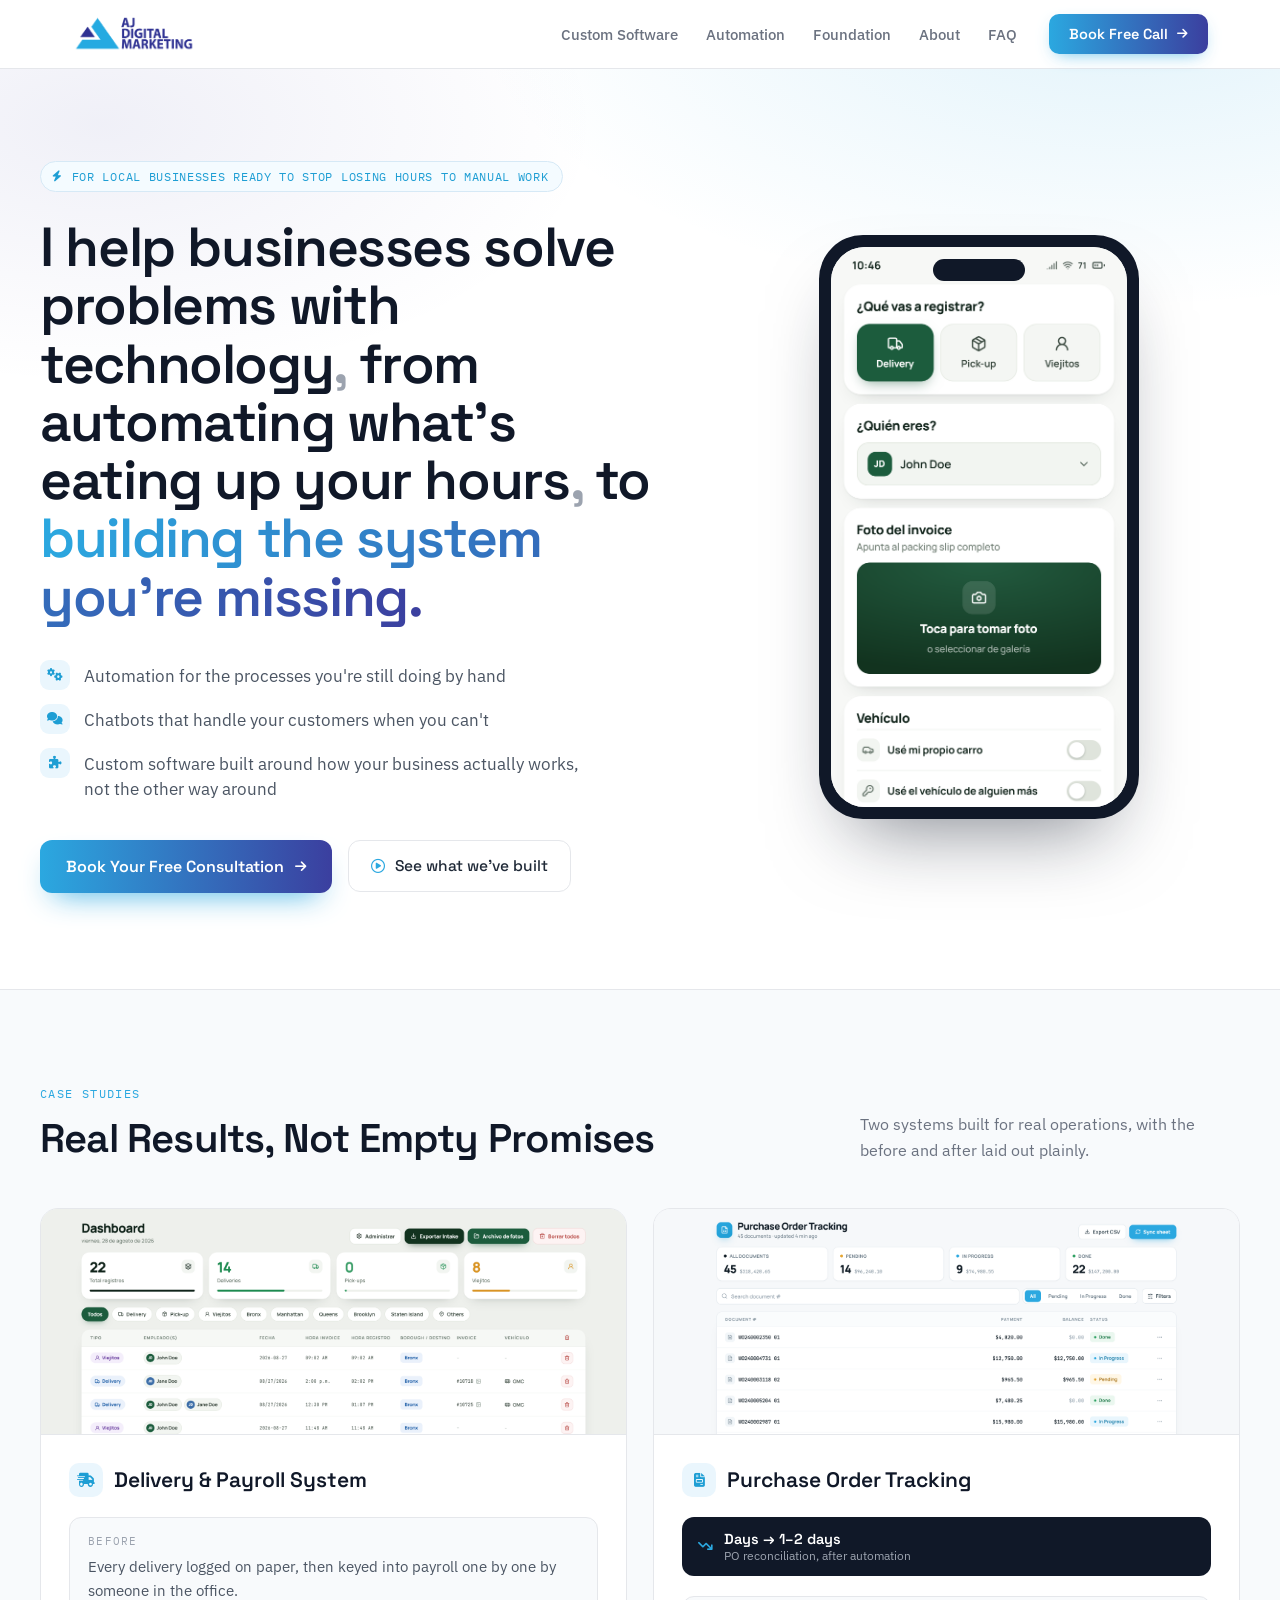
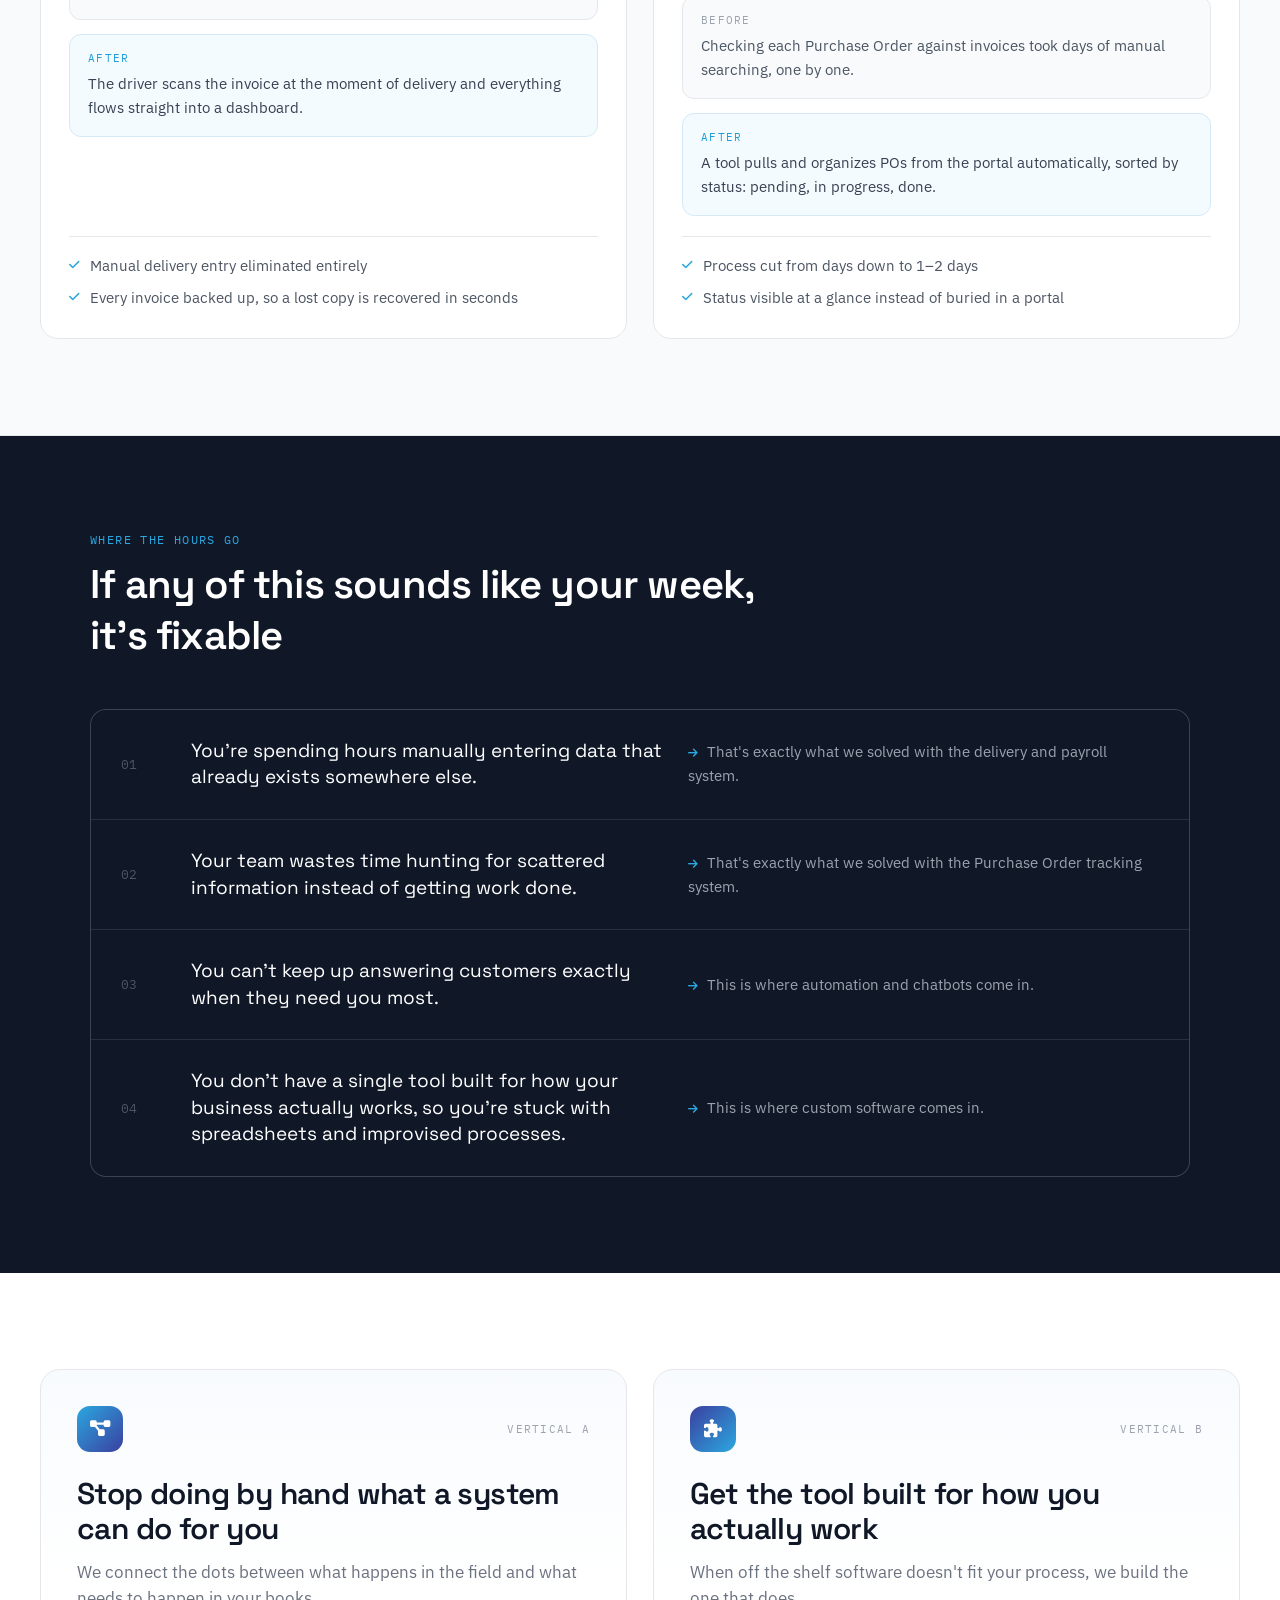
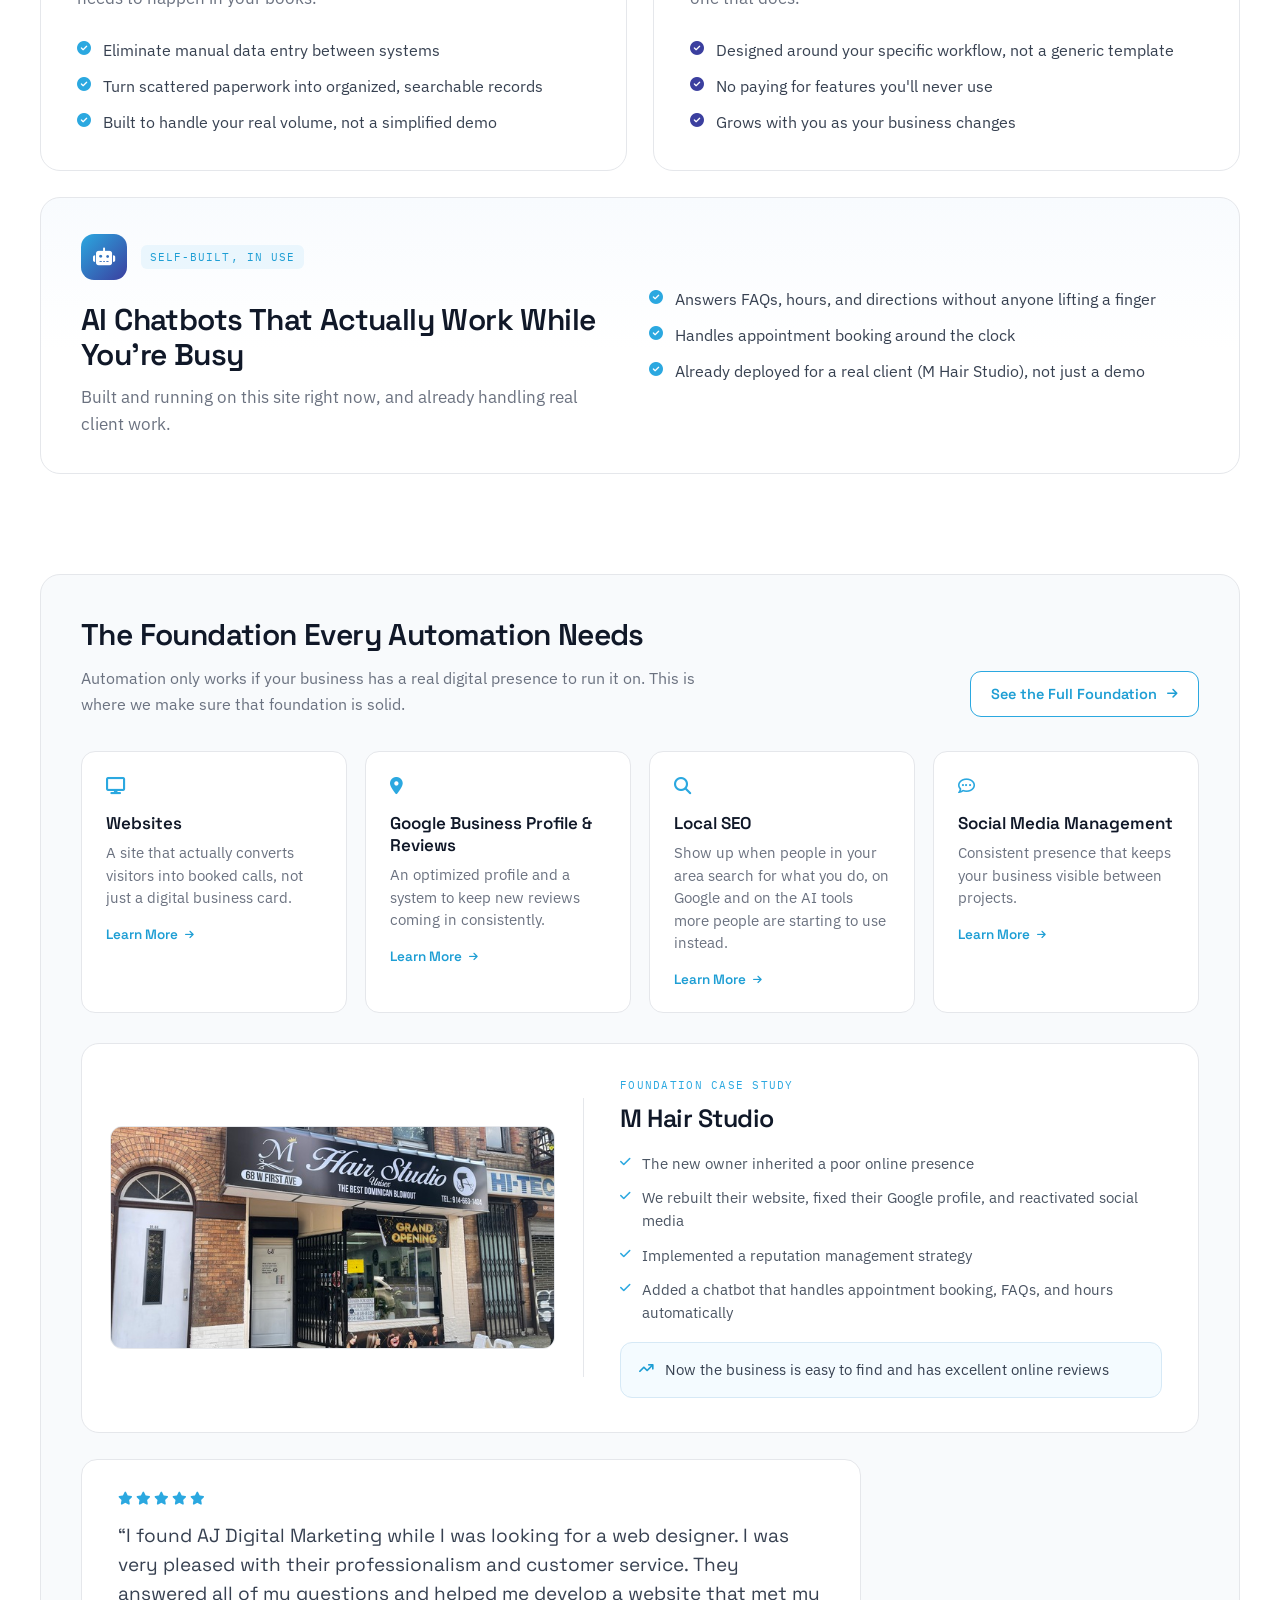
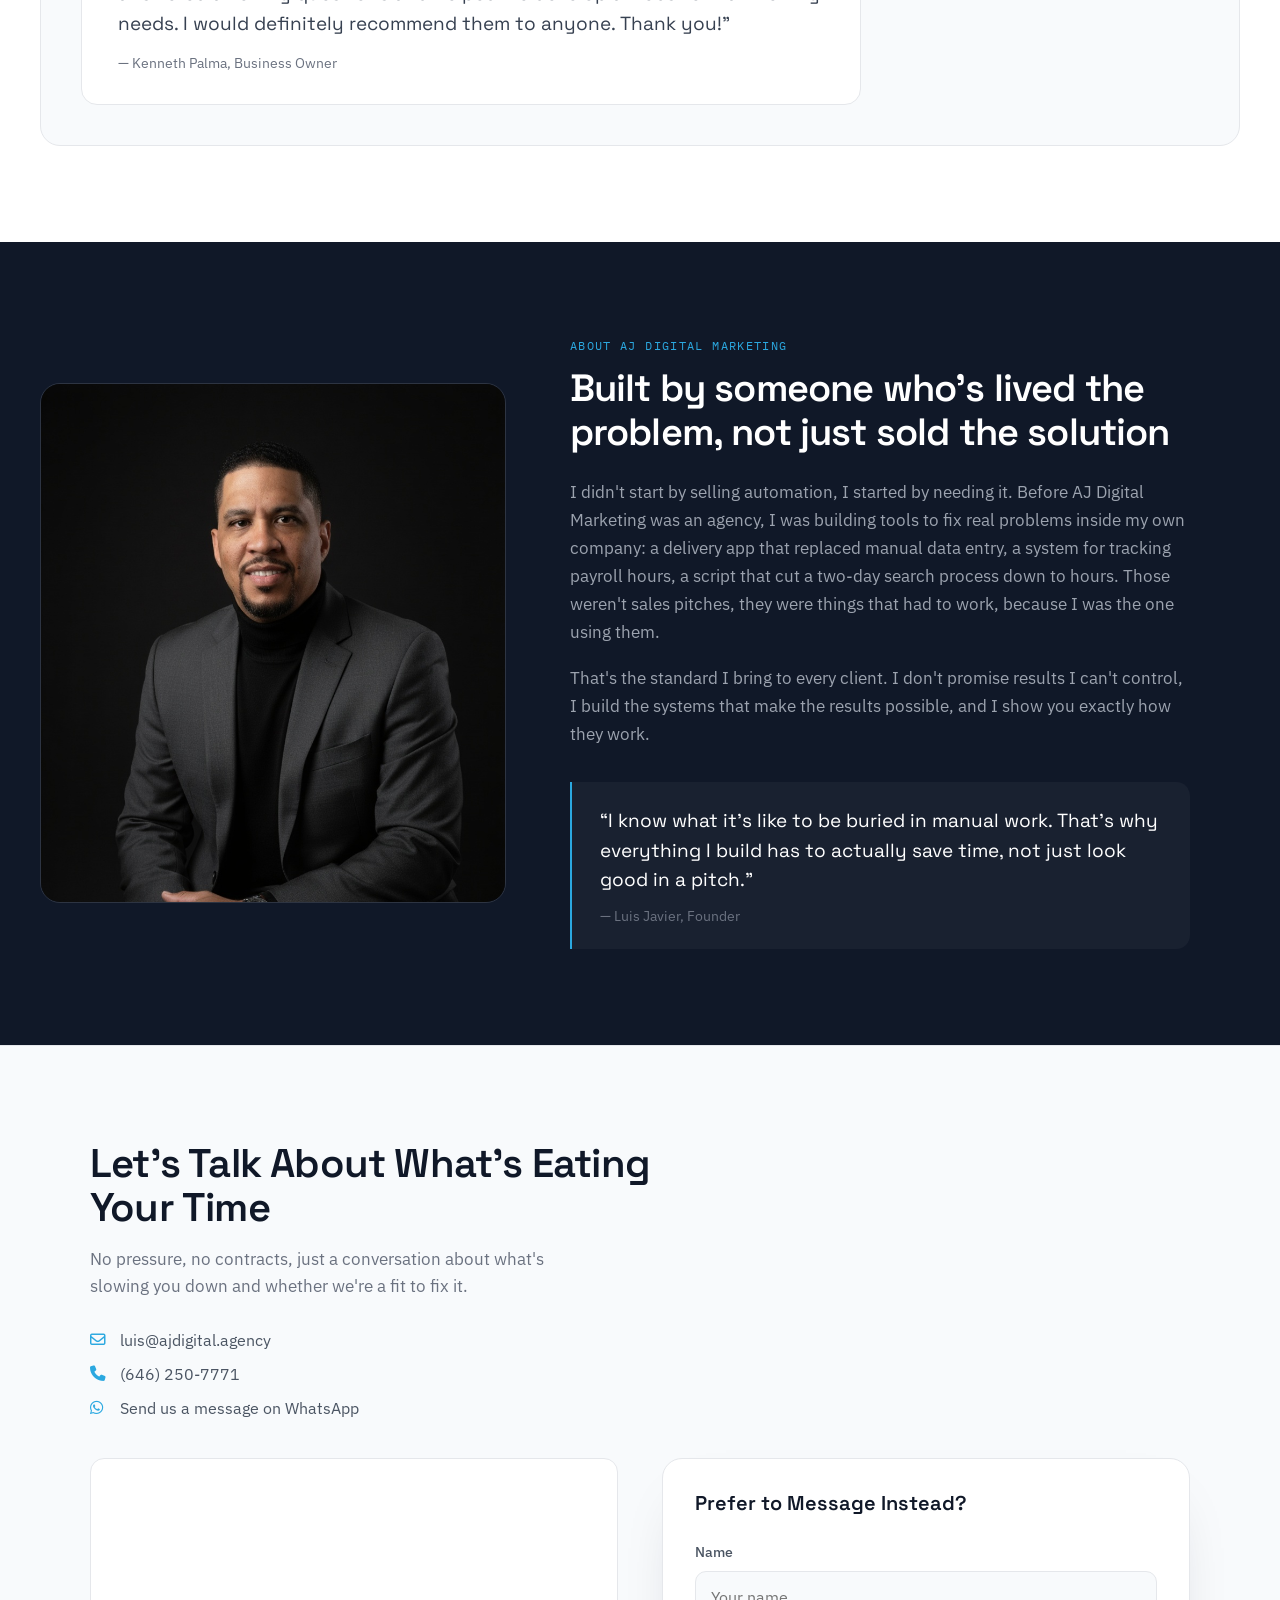
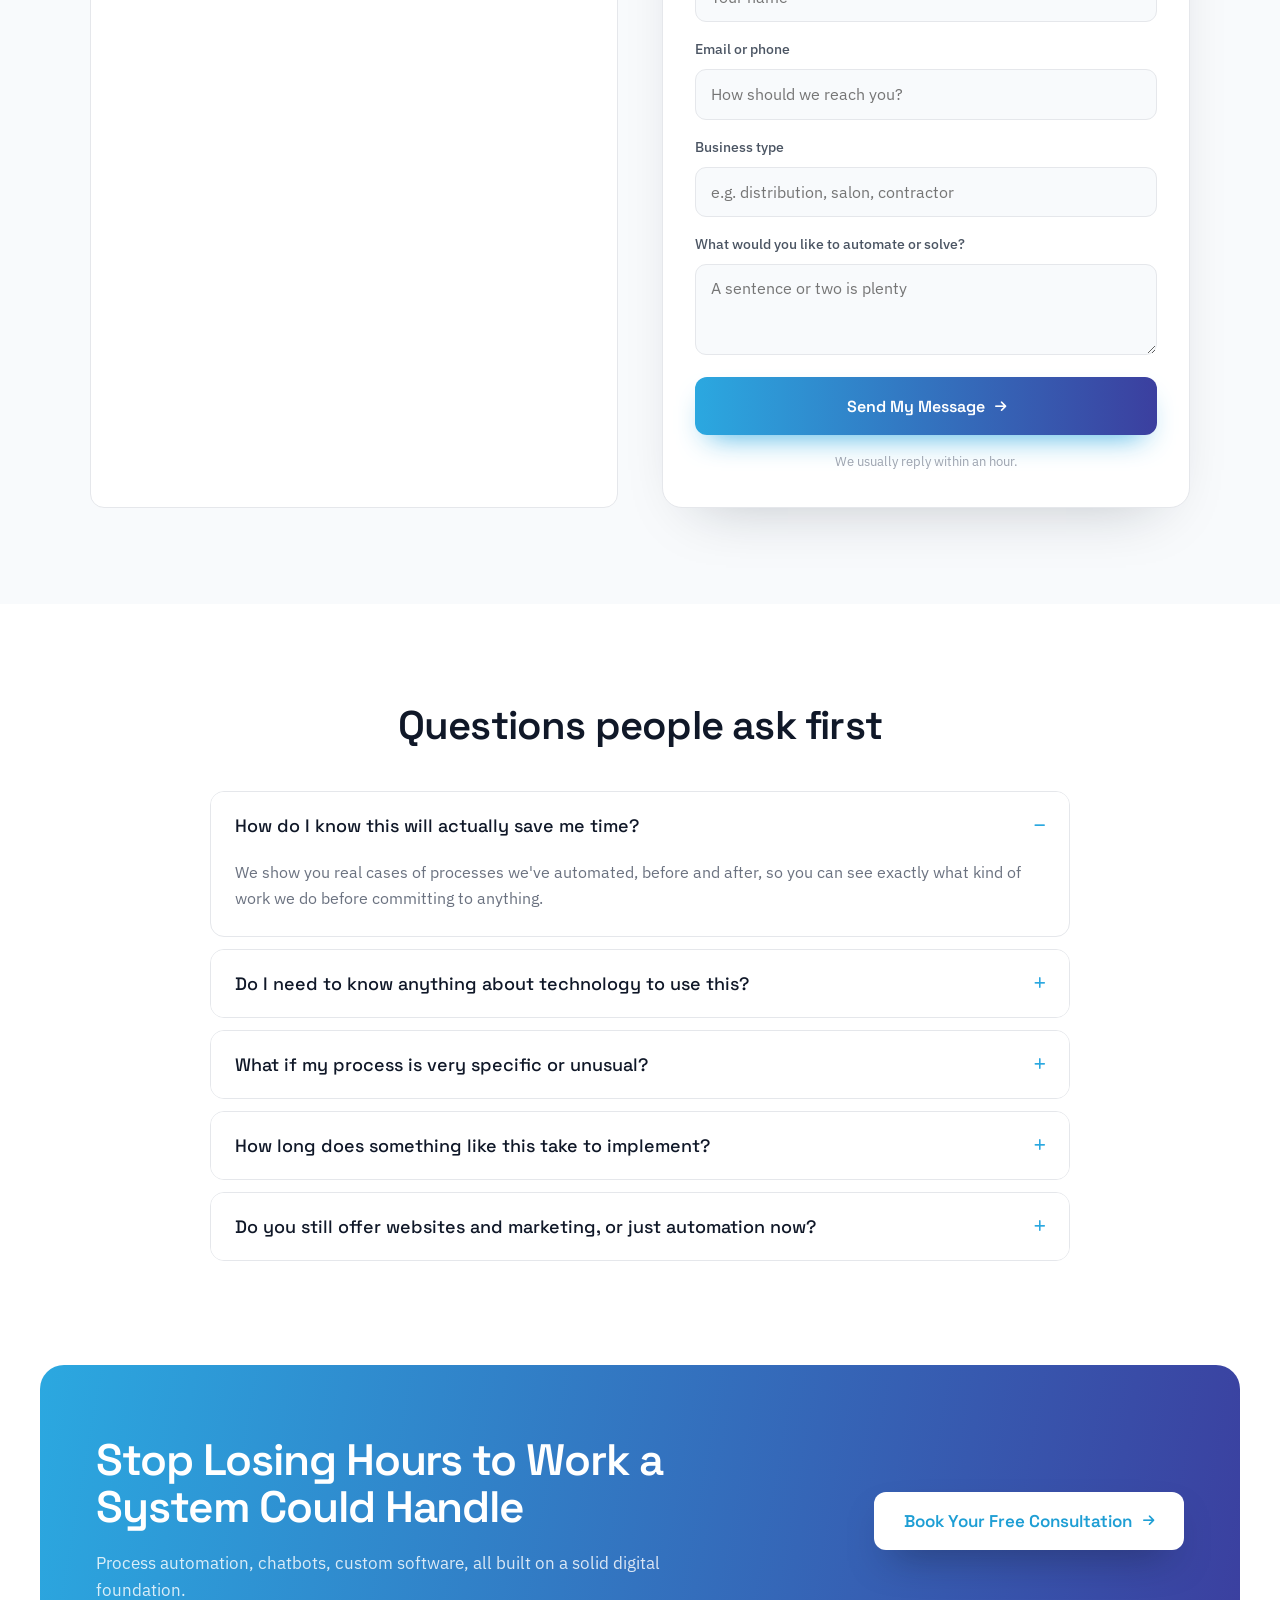
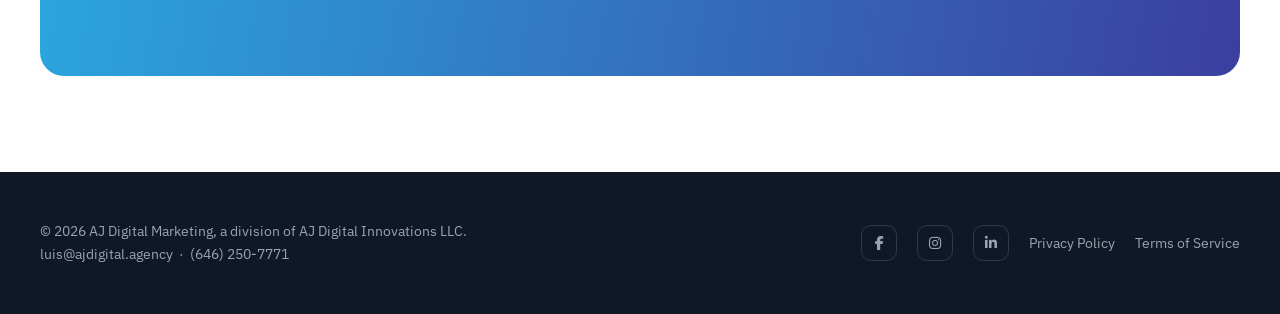
==== project/index.html @ 361bffbc "Replace emoji with Font Awesome icon on mobile booking CTA card The mobile "Book Your Free Call" car" ====
<!DOCTYPE html>
<html lang="en">
<head>
<meta charset="utf-8">
<meta name="viewport" content="width=device-width, initial-scale=1">
<title>AJ Digital Marketing — Automation, Chatbots &amp; Custom Software</title>
<meta name="description" content="Automation, AI chatbots, and custom software for local businesses ready to stop losing hours to manual work.">
<link rel="preconnect" href="https://fonts.googleapis.com" />
<link rel="preconnect" href="https://fonts.gstatic.com" crossorigin="" />
<link href="https://fonts.googleapis.com/css2?family=Space+Grotesk:wght@400;500;600;700&family=IBM+Plex+Sans:wght@400;500;600&family=IBM+Plex+Mono:wght@400;500&display=swap" rel="stylesheet" />
<link href="https://cdnjs.cloudflare.com/ajax/libs/font-awesome/6.5.2/css/all.min.css" rel="stylesheet" />
<link rel="stylesheet" href="styles.css">
<style>
  body { margin: 0; background: #ffffff; }
  * { box-sizing: border-box; }
  html { scroll-behavior: smooth; }
  a { color: #1E9ED4; text-decoration: none; }
  a:hover { color: #3B3F9F; }
  section[id] { scroll-margin-top: 90px; }
  ::selection { background: #2BA8E0; color: #fff; }
</style>
</head>
<body>
<div style="font-family: 'IBM Plex Sans', system-ui, sans-serif; color: #1f2937; background: #ffffff; overflow-x: clip;">

  <header style="position: sticky; top: 0; z-index: 50; background: rgba(255,255,255,0.88); backdrop-filter: blur(14px); border-bottom: 1px solid #e5e7eb;">
    <div style="max-width: 1200px; margin: 0 auto; padding: 14px 32px; display: flex; align-items: center; gap: 32px;">
      <a href="#top" style="display: flex; align-items: center; gap: 10px; flex-shrink: 0;">
        <img src="images/aj-logo.png" alt="AJ Digital Marketing" style="height: 38px; width: auto; display: block;" />
      </a>
      <nav style="display: flex; align-items: center; gap: 28px; margin-left: auto; font-size: 14.5px; font-weight: 500; color: #6b7280;">
        <a href="#results" class="nav-link" style="color: #6b7280;">Custom Software</a>
        <a href="#automation" class="nav-link" style="color: #6b7280;">Automation</a>
        <a href="#foundation" class="nav-link" style="color: #6b7280;">Foundation</a>
        <a href="#about" class="nav-link" style="color: #6b7280;">About</a>
        <a href="#faq" class="nav-link" style="color: #6b7280;">FAQ</a>
      </nav>
      <a href="#book" class="btn-nav-cta" style="flex-shrink: 0; display: inline-flex; align-items: center; gap: 9px; padding: 11px 20px; border-radius: 10px; background: linear-gradient(90deg, #2BA8E0 0%, #3B3F9F 100%); color: #fff; font-family: 'Space Grotesk', sans-serif; font-weight: 600; font-size: 14.5px; box-shadow: 0 6px 18px -8px rgba(43,168,224,0.85); transition: transform .18s ease, box-shadow .18s ease;">
        Book Free Call<i class="fa-solid fa-arrow-right" style="font-size: 12px;"></i>
      </a>
      <button id="mobile-menu-toggle" aria-label="Open menu" aria-expanded="false" style="display: none; background: none; border: none; cursor: pointer; padding: 8px; margin-left: auto;">
        <svg width="24" height="24" viewBox="0 0 24 24" fill="none" stroke="#101828" stroke-width="2" stroke-linecap="round" stroke-linejoin="round">
          <line x1="3" y1="6" x2="21" y2="6"></line>
          <line x1="3" y1="12" x2="21" y2="12"></line>
          <line x1="3" y1="18" x2="21" y2="18"></line>
        </svg>
      </button>
    </div>
  </header>

  <div id="mobile-menu-panel" style="display: none; position: fixed; top: 0; left: 0; right: 0; bottom: 0; z-index: 100; background: #fff; padding: 24px 32px;">
    <div style="display: flex; justify-content: flex-end; margin-bottom: 24px;">
      <button id="mobile-menu-close" aria-label="Close menu" style="background: none; border: none; cursor: pointer; padding: 8px;">
        <svg width="24" height="24" viewBox="0 0 24 24" fill="none" stroke="#101828" stroke-width="2" stroke-linecap="round" stroke-linejoin="round">
          <line x1="18" y1="6" x2="6" y2="18"></line>
          <line x1="6" y1="6" x2="18" y2="18"></line>
        </svg>
      </button>
    </div>
    <nav style="display: flex; flex-direction: column; gap: 28px; font-size: 20px; font-weight: 600; color: #101828;">
      <a href="#results" style="color: #101828;">Custom Software</a>
      <a href="#automation" style="color: #101828;">Automation</a>
      <a href="#foundation" style="color: #101828;">Foundation</a>
      <a href="#about" style="color: #101828;">About</a>
      <a href="#faq" style="color: #101828;">FAQ</a>
      <a href="#book" style="margin-top: 12px; background: linear-gradient(135deg, #2BA8E0, #3B3F9F); color: #fff; padding: 14px 20px; border-radius: 10px; text-align: center;">Book Free Call</a>
    </nav>
  </div>

  <section id="top" style="position: relative; padding: 92px 32px 96px; background: radial-gradient(1100px 520px at 88% -8%, rgba(43,168,224,0.14), transparent 60%), radial-gradient(800px 420px at 8% 6%, rgba(59,63,159,0.08), transparent 62%), #ffffff;">
    <div class="grid-2col" style="max-width: 1200px; margin: 0 auto; display: grid; grid-template-columns: 1.08fr 0.92fr; gap: 64px; align-items: center;">
      <div>
        <div style="display: inline-flex; align-items: center; gap: 9px; padding: 7px 14px 7px 11px; border: 1px solid #d6e9f6; background: #f4fbff; border-radius: 999px; font-family: 'IBM Plex Mono', monospace; font-size: 11.5px; letter-spacing: 0.06em; text-transform: uppercase; color: #1E9ED4;">
          <i class="fa-solid fa-bolt" style="font-size: 11px;"></i>For local businesses ready to stop losing hours to manual work
        </div>
        <h1 style="font-family: 'Space Grotesk', sans-serif; font-weight: 600; font-size: 55px; line-height: 1.06; letter-spacing: -0.025em; margin: 26px 0 0; color: #101828; text-wrap: pretty;">
          I help businesses solve problems with technology<span style="color: #9ca3af;">,</span> from automating what's eating up your hours<span style="color: #9ca3af;">,</span> to <span style="background: linear-gradient(90deg, #2BA8E0 0%, #3B3F9F 100%); -webkit-background-clip: text; background-clip: text; -webkit-text-fill-color: transparent;">building the system you're missing.</span>
        </h1>
        <div style="display: flex; flex-direction: column; gap: 14px; margin: 34px 0 0; max-width: 560px;">
          <div style="display: flex; gap: 14px; align-items: flex-start;">
            <span style="flex-shrink: 0; width: 30px; height: 30px; border-radius: 9px; background: #eaf6fd; color: #1E9ED4; display: grid; place-items: center; font-size: 12.5px;"><i class="fa-solid fa-gears"></i></span>
            <p style="margin: 4px 0 0; font-size: 16.5px; line-height: 1.5; color: #4b5563;">Automation for the processes you're still doing by hand</p>
          </div>
          <div style="display: flex; gap: 14px; align-items: flex-start;">
            <span style="flex-shrink: 0; width: 30px; height: 30px; border-radius: 9px; background: #eaf6fd; color: #1E9ED4; display: grid; place-items: center; font-size: 12.5px;"><i class="fa-solid fa-comments"></i></span>
            <p style="margin: 4px 0 0; font-size: 16.5px; line-height: 1.5; color: #4b5563;">Chatbots that handle your customers when you can't</p>
          </div>
          <div style="display: flex; gap: 14px; align-items: flex-start;">
            <span style="flex-shrink: 0; width: 30px; height: 30px; border-radius: 9px; background: #eaf6fd; color: #1E9ED4; display: grid; place-items: center; font-size: 12.5px;"><i class="fa-solid fa-puzzle-piece"></i></span>
            <p style="margin: 4px 0 0; font-size: 16.5px; line-height: 1.5; color: #4b5563;">Custom software built around how your business actually works, not the other way around</p>
          </div>
        </div>
        <div style="display: flex; align-items: center; gap: 16px; margin-top: 38px; flex-wrap: wrap;">
          <a href="#book" class="btn-hero-primary" style="display: inline-flex; align-items: center; gap: 11px; padding: 16px 26px; border-radius: 12px; background: linear-gradient(90deg, #2BA8E0 0%, #3B3F9F 100%); color: #fff; font-family: 'Space Grotesk', sans-serif; font-weight: 600; font-size: 16px; box-shadow: 0 14px 30px -14px rgba(43,168,224,0.95); transition: transform .18s ease, box-shadow .18s ease;">
            Book Your Free Consultation<i class="fa-solid fa-arrow-right" style="font-size: 13px;"></i>
          </a>
          <a href="#results" class="btn-hero-secondary" style="display: inline-flex; align-items: center; gap: 10px; padding: 15px 22px; border-radius: 12px; border: 1px solid #e5e7eb; background: #fff; color: #1f2937; font-family: 'Space Grotesk', sans-serif; font-weight: 500; font-size: 15.5px; transition: border-color .18s ease, background .18s ease;">
            <i class="fa-regular fa-circle-play" style="color: #2BA8E0; font-size: 14px;"></i>See what we've built
          </a>
        </div>
      </div>
      <div style="display: flex; justify-content: center;">
        <div style="width: 320px; padding: 12px; border-radius: 44px; background: #101828; box-shadow: 0 40px 80px -34px rgba(16,24,40,0.55);">
          <div style="position: relative; border-radius: 34px; overflow: hidden; background: #fff;">
            <div style="position: absolute; top: 12px; left: 50%; transform: translateX(-50%); width: 92px; height: 22px; border-radius: 999px; background: #101828; z-index: 2;"></div>
            <img src="images/driver-scan-app-crop.png" alt="Driver scan app: delivery intake screen" class="img-hero-phone" style="display: block; width: 100%; height: 560px; object-fit: cover; object-position: center top;" />
          </div>
        </div>
      </div>
    </div>
  </section>

  <section id="results" style="padding: 96px 32px; background: #f8fafc; border-top: 1px solid #e5e7eb; border-bottom: 1px solid #e5e7eb;">
    <div style="max-width: 1200px; margin: 0 auto;">
      <div style="display: flex; align-items: flex-end; justify-content: space-between; gap: 40px; flex-wrap: wrap;">
        <div>
          <div style="font-family: 'IBM Plex Mono', monospace; font-size: 11.5px; letter-spacing: 0.12em; text-transform: uppercase; color: #2BA8E0;">Case studies</div>
          <h2 style="font-family: 'Space Grotesk', sans-serif; font-weight: 600; font-size: 40px; letter-spacing: -0.02em; margin: 12px 0 0; color: #101828;">Real Results, Not Empty Promises</h2>
        </div>
        <p style="max-width: 380px; margin: 0; font-size: 15.5px; line-height: 1.65; color: #6b7280;">Two systems built for real operations, with the before and after laid out plainly.</p>
      </div>

      <div class="grid-2col" style="display: grid; grid-template-columns: repeat(2, 1fr); gap: 26px; margin-top: 44px;">
        <article style="background: #fff; border: 1px solid #e5e7eb; border-radius: 18px; overflow: hidden; display: flex; flex-direction: column;">
          <div style="aspect-ratio: 3156 / 1215; border-bottom: 1px solid #e5e7eb; background: #eef2ef;">
            <img src="images/delivery-dashboard-crop.png" alt="Delivery and payroll dashboard" style="display: block; width: 100%; height: 100%; object-fit: contain;" />
          </div>
          <div style="padding: 28px; display: flex; flex-direction: column; gap: 20px; flex: 1;">
            <div style="display: flex; align-items: center; gap: 11px;">
              <span style="width: 34px; height: 34px; border-radius: 10px; background: #eaf6fd; color: #1E9ED4; display: grid; place-items: center; font-size: 14px;"><i class="fa-solid fa-truck-fast"></i></span>
              <h3 style="font-family: 'Space Grotesk', sans-serif; font-weight: 600; font-size: 21px; margin: 0; color: #101828;">Delivery &amp; Payroll System</h3>
            </div>
            <div style="display: grid; gap: 14px;">
              <div style="padding: 16px 18px; border-radius: 12px; background: #f8fafc; border: 1px solid #e5e7eb;">
                <div style="font-family: 'IBM Plex Mono', monospace; font-size: 10.5px; letter-spacing: 0.12em; text-transform: uppercase; color: #9ca3af; margin-bottom: 7px;">Before</div>
                <p style="margin: 0; font-size: 15px; line-height: 1.6; color: #4b5563;">Every delivery logged on paper, then keyed into payroll one by one by someone in the office.</p>
              </div>
              <div style="padding: 16px 18px; border-radius: 12px; background: #f4fbff; border: 1px solid #d6e9f6;">
                <div style="font-family: 'IBM Plex Mono', monospace; font-size: 10.5px; letter-spacing: 0.12em; text-transform: uppercase; color: #1E9ED4; margin-bottom: 7px;">After</div>
                <p style="margin: 0; font-size: 15px; line-height: 1.6; color: #374151;">The driver scans the invoice at the moment of delivery and everything flows straight into a dashboard.</p>
              </div>
            </div>
            <div style="margin-top: auto; display: grid; gap: 10px; border-top: 1px solid #e5e7eb; padding-top: 18px;">
              <div style="display: flex; gap: 10px; font-size: 14.5px; color: #4b5563; line-height: 1.55;"><i class="fa-solid fa-check" style="color: #2BA8E0; font-size: 12px; margin-top: 4px;"></i>Manual delivery entry eliminated entirely</div>
              <div style="display: flex; gap: 10px; font-size: 14.5px; color: #4b5563; line-height: 1.55;"><i class="fa-solid fa-check" style="color: #2BA8E0; font-size: 12px; margin-top: 4px;"></i>Every invoice backed up, so a lost copy is recovered in seconds</div>
            </div>
          </div>
        </article>

        <article style="background: #fff; border: 1px solid #e5e7eb; border-radius: 18px; overflow: hidden; display: flex; flex-direction: column;">
          <div style="aspect-ratio: 3156 / 1215; border-bottom: 1px solid #e5e7eb; background: #f5f7fa;">
            <img src="images/po-tracker-crop.png" alt="Purchase Order tracking tool" style="display: block; width: 100%; height: 100%; object-fit: contain;" />
          </div>
          <div style="padding: 28px; display: flex; flex-direction: column; gap: 20px; flex: 1;">
            <div style="display: flex; align-items: center; gap: 11px;">
              <span style="width: 34px; height: 34px; border-radius: 10px; background: #eaf6fd; color: #1E9ED4; display: grid; place-items: center; font-size: 14px;"><i class="fa-solid fa-file-invoice"></i></span>
              <h3 style="font-family: 'Space Grotesk', sans-serif; font-weight: 600; font-size: 21px; margin: 0; color: #101828;">Purchase Order Tracking</h3>
            </div>
            <div style="display: flex; align-items: center; gap: 11px; padding: 13px 16px; border-radius: 12px; background: #101828;">
              <i class="fa-solid fa-arrow-trend-down" style="color: #2BA8E0; font-size: 13px;"></i>
              <div>
                <div style="font-family: 'Space Grotesk', sans-serif; font-weight: 600; font-size: 14.5px; color: #fff;">Days &rarr; 1–2 days</div>
                <div style="font-size: 12px; color: #9ca3af;">PO reconciliation, after automation</div>
              </div>
            </div>
            <div style="display: grid; gap: 14px;">
              <div style="padding: 16px 18px; border-radius: 12px; background: #f8fafc; border: 1px solid #e5e7eb;">
                <div style="font-family: 'IBM Plex Mono', monospace; font-size: 10.5px; letter-spacing: 0.12em; text-transform: uppercase; color: #9ca3af; margin-bottom: 7px;">Before</div>
                <p style="margin: 0; font-size: 15px; line-height: 1.6; color: #4b5563;">Checking each Purchase Order against invoices took days of manual searching, one by one.</p>
              </div>
              <div style="padding: 16px 18px; border-radius: 12px; background: #f4fbff; border: 1px solid #d6e9f6;">
                <div style="font-family: 'IBM Plex Mono', monospace; font-size: 10.5px; letter-spacing: 0.12em; text-transform: uppercase; color: #1E9ED4; margin-bottom: 7px;">After</div>
                <p style="margin: 0; font-size: 15px; line-height: 1.6; color: #374151;">A tool pulls and organizes POs from the portal automatically, sorted by status: pending, in progress, done.</p>
              </div>
            </div>
            <div style="margin-top: auto; display: grid; gap: 10px; border-top: 1px solid #e5e7eb; padding-top: 18px;">
              <div style="display: flex; gap: 10px; font-size: 14.5px; color: #4b5563; line-height: 1.55;"><i class="fa-solid fa-check" style="color: #2BA8E0; font-size: 12px; margin-top: 4px;"></i>Process cut from days down to 1–2 days</div>
              <div style="display: flex; gap: 10px; font-size: 14.5px; color: #4b5563; line-height: 1.55;"><i class="fa-solid fa-check" style="color: #2BA8E0; font-size: 12px; margin-top: 4px;"></i>Status visible at a glance instead of buried in a portal</div>
            </div>
          </div>
        </article>
      </div>
    </div>
  </section>

  <section style="padding: 96px 32px; background: #101828; color: #fff;">
    <div style="max-width: 1100px; margin: 0 auto;">
      <div style="font-family: 'IBM Plex Mono', monospace; font-size: 11.5px; letter-spacing: 0.12em; text-transform: uppercase; color: #2BA8E0;">Where the hours go</div>
      <h2 style="font-family: 'Space Grotesk', sans-serif; font-weight: 600; font-size: 40px; letter-spacing: -0.02em; margin: 12px 0 48px; color: #fff; max-width: 760px; text-wrap: pretty;">If any of this sounds like your week, it's fixable</h2>

      <div style="display: grid; gap: 1px; background: rgba(255,255,255,0.1); border: 1px solid rgba(255,255,255,0.1); border-radius: 16px; overflow: hidden;">
        <div class="grid-numrow" style="background: #101828; padding: 28px 30px; display: grid; grid-template-columns: 44px 1fr 1fr; gap: 26px; align-items: center;">
          <span style="font-family: 'IBM Plex Mono', monospace; font-size: 13px; color: #4b5563;">01</span>
          <p style="margin: 0; font-family: 'Space Grotesk', sans-serif; font-size: 19px; line-height: 1.4; color: #fff;">You're spending hours manually entering data that already exists somewhere else.</p>
          <p style="margin: 0; font-size: 15px; line-height: 1.6; color: #9ca3af;"><i class="fa-solid fa-arrow-right" style="color: #2BA8E0; font-size: 11px; margin-right: 9px;"></i>That's exactly what we solved with the delivery and payroll system.</p>
        </div>
        <div class="grid-numrow" style="background: #101828; padding: 28px 30px; display: grid; grid-template-columns: 44px 1fr 1fr; gap: 26px; align-items: center;">
          <span style="font-family: 'IBM Plex Mono', monospace; font-size: 13px; color: #4b5563;">02</span>
          <p style="margin: 0; font-family: 'Space Grotesk', sans-serif; font-size: 19px; line-height: 1.4; color: #fff;">Your team wastes time hunting for scattered information instead of getting work done.</p>
          <p style="margin: 0; font-size: 15px; line-height: 1.6; color: #9ca3af;"><i class="fa-solid fa-arrow-right" style="color: #2BA8E0; font-size: 11px; margin-right: 9px;"></i>That's exactly what we solved with the Purchase Order tracking system.</p>
        </div>
        <div class="grid-numrow" style="background: #101828; padding: 28px 30px; display: grid; grid-template-columns: 44px 1fr 1fr; gap: 26px; align-items: center;">
          <span style="font-family: 'IBM Plex Mono', monospace; font-size: 13px; color: #4b5563;">03</span>
          <p style="margin: 0; font-family: 'Space Grotesk', sans-serif; font-size: 19px; line-height: 1.4; color: #fff;">You can't keep up answering customers exactly when they need you most.</p>
          <p style="margin: 0; font-size: 15px; line-height: 1.6; color: #9ca3af;"><i class="fa-solid fa-arrow-right" style="color: #2BA8E0; font-size: 11px; margin-right: 9px;"></i>This is where automation and chatbots come in.</p>
        </div>
        <div class="grid-numrow" style="background: #101828; padding: 28px 30px; display: grid; grid-template-columns: 44px 1fr 1fr; gap: 26px; align-items: center;">
          <span style="font-family: 'IBM Plex Mono', monospace; font-size: 13px; color: #4b5563;">04</span>
          <p style="margin: 0; font-family: 'Space Grotesk', sans-serif; font-size: 19px; line-height: 1.4; color: #fff;">You don't have a single tool built for how your business actually works, so you're stuck with spreadsheets and improvised processes.</p>
          <p style="margin: 0; font-size: 15px; line-height: 1.6; color: #9ca3af;"><i class="fa-solid fa-arrow-right" style="color: #2BA8E0; font-size: 11px; margin-right: 9px;"></i>This is where custom software comes in.</p>
        </div>
      </div>
    </div>
  </section>

  <section id="automation" style="padding: 96px 32px 40px; background: #ffffff;">
    <div style="max-width: 1200px; margin: 0 auto;">
      <div class="grid-2col" style="display: grid; grid-template-columns: repeat(2, 1fr); gap: 26px; align-items: start;">
        <div style="border: 1px solid #e5e7eb; border-radius: 20px; padding: 36px; background: linear-gradient(180deg, #f8fbfe 0%, #ffffff 55%);">
          <div style="display: flex; align-items: center; justify-content: space-between; gap: 16px;">
            <span style="width: 46px; height: 46px; border-radius: 13px; background: linear-gradient(135deg, #2BA8E0 0%, #3B3F9F 100%); color: #fff; display: grid; place-items: center; font-size: 18px;"><i class="fa-solid fa-diagram-project"></i></span>
            <span style="font-family: 'IBM Plex Mono', monospace; font-size: 10.5px; letter-spacing: 0.12em; text-transform: uppercase; color: #9ca3af;">Vertical A</span>
          </div>
          <h3 style="font-family: 'Space Grotesk', sans-serif; font-weight: 600; font-size: 30px; line-height: 1.18; letter-spacing: -0.02em; margin: 24px 0 12px; color: #101828;">Stop doing by hand what a system can do for you</h3>
          <p style="margin: 0; font-size: 16.5px; line-height: 1.6; color: #6b7280;">We connect the dots between what happens in the field and what needs to happen in your books.</p>
          <div style="display: grid; gap: 12px; margin-top: 26px;">
            <div style="display: flex; gap: 12px; font-size: 15.5px; line-height: 1.55; color: #374151;"><i class="fa-solid fa-circle-check" style="color: #2BA8E0; font-size: 14px; margin-top: 3px;"></i>Eliminate manual data entry between systems</div>
            <div style="display: flex; gap: 12px; font-size: 15.5px; line-height: 1.55; color: #374151;"><i class="fa-solid fa-circle-check" style="color: #2BA8E0; font-size: 14px; margin-top: 3px;"></i>Turn scattered paperwork into organized, searchable records</div>
            <div style="display: flex; gap: 12px; font-size: 15.5px; line-height: 1.55; color: #374151;"><i class="fa-solid fa-circle-check" style="color: #2BA8E0; font-size: 14px; margin-top: 3px;"></i>Built to handle your real volume, not a simplified demo</div>
          </div>
        </div>

        <div id="software" style="border: 1px solid #e5e7eb; border-radius: 20px; padding: 36px; background: linear-gradient(180deg, #f8fbfe 0%, #ffffff 55%);">
          <div style="display: flex; align-items: center; justify-content: space-between; gap: 16px;">
            <span style="width: 46px; height: 46px; border-radius: 13px; background: linear-gradient(135deg, #3B3F9F 0%, #2BA8E0 100%); color: #fff; display: grid; place-items: center; font-size: 18px;"><i class="fa-solid fa-puzzle-piece"></i></span>
            <span style="font-family: 'IBM Plex Mono', monospace; font-size: 10.5px; letter-spacing: 0.12em; text-transform: uppercase; color: #9ca3af;">Vertical B</span>
          </div>
          <h3 style="font-family: 'Space Grotesk', sans-serif; font-weight: 600; font-size: 30px; line-height: 1.18; letter-spacing: -0.02em; margin: 24px 0 12px; color: #101828;">Get the tool built for how you actually work</h3>
          <p style="margin: 0; font-size: 16.5px; line-height: 1.6; color: #6b7280;">When off the shelf software doesn't fit your process, we build the one that does.</p>
          <div style="display: grid; gap: 12px; margin-top: 26px;">
            <div style="display: flex; gap: 12px; font-size: 15.5px; line-height: 1.55; color: #374151;"><i class="fa-solid fa-circle-check" style="color: #3B3F9F; font-size: 14px; margin-top: 3px;"></i>Designed around your specific workflow, not a generic template</div>
            <div style="display: flex; gap: 12px; font-size: 15.5px; line-height: 1.55; color: #374151;"><i class="fa-solid fa-circle-check" style="color: #3B3F9F; font-size: 14px; margin-top: 3px;"></i>No paying for features you'll never use</div>
            <div style="display: flex; gap: 12px; font-size: 15.5px; line-height: 1.55; color: #374151;"><i class="fa-solid fa-circle-check" style="color: #3B3F9F; font-size: 14px; margin-top: 3px;"></i>Grows with you as your business changes</div>
          </div>
        </div>
      </div>

      <div id="chatbots" class="grid-2col" style="margin-top: 26px; border: 1px solid #e5e7eb; border-radius: 20px; padding: 36px 40px; background: linear-gradient(180deg, #f8fbfe 0%, #ffffff 55%); display: grid; grid-template-columns: 1fr 1.05fr; gap: 44px; align-items: center;">
        <div>
          <div style="display: flex; align-items: center; gap: 14px;">
            <span style="width: 46px; height: 46px; border-radius: 13px; background: linear-gradient(135deg, #2BA8E0 0%, #3B3F9F 100%); color: #fff; display: grid; place-items: center; font-size: 18px; flex-shrink: 0;"><i class="fa-solid fa-robot"></i></span>
            <span style="font-family: 'IBM Plex Mono', monospace; font-size: 10.5px; letter-spacing: 0.1em; text-transform: uppercase; padding: 5px 9px; border-radius: 6px; background: #eaf6fd; color: #1E9ED4;">Self-built, in use</span>
          </div>
          <h3 style="font-family: 'Space Grotesk', sans-serif; font-weight: 600; font-size: 30px; line-height: 1.18; letter-spacing: -0.02em; margin: 22px 0 12px; color: #101828;">AI Chatbots That Actually Work While You're Busy</h3>
          <p style="margin: 0; font-size: 16.5px; line-height: 1.6; color: #6b7280;">Built and running on this site right now, and already handling real client work.</p>
        </div>
        <div style="display: grid; gap: 12px;">
          <div style="display: flex; gap: 12px; font-size: 15.5px; line-height: 1.55; color: #374151;"><i class="fa-solid fa-circle-check" style="color: #2BA8E0; font-size: 14px; margin-top: 3px;"></i>Answers FAQs, hours, and directions without anyone lifting a finger</div>
          <div style="display: flex; gap: 12px; font-size: 15.5px; line-height: 1.55; color: #374151;"><i class="fa-solid fa-circle-check" style="color: #2BA8E0; font-size: 14px; margin-top: 3px;"></i>Handles appointment booking around the clock</div>
          <div style="display: flex; gap: 12px; font-size: 15.5px; line-height: 1.55; color: #374151;"><i class="fa-solid fa-circle-check" style="color: #2BA8E0; font-size: 14px; margin-top: 3px;"></i>Already deployed for a real client (M Hair Studio), not just a demo</div>
        </div>
      </div>
    </div>
  </section>

  <section id="foundation" style="padding: 60px 32px 96px; background: #ffffff;">
    <div style="max-width: 1200px; margin: 0 auto; border: 1px solid #e5e7eb; border-radius: 20px; padding: 40px; background: #f8fafc;">
      <div style="display: flex; align-items: flex-end; justify-content: space-between; gap: 40px; flex-wrap: wrap;">
        <div style="max-width: 640px;">
          <h2 style="font-family: 'Space Grotesk', sans-serif; font-weight: 600; font-size: 30px; letter-spacing: -0.02em; margin: 0; color: #101828;">The Foundation Every Automation Needs</h2>
          <p style="margin: 12px 0 0; font-size: 16px; line-height: 1.6; color: #6b7280;">Automation only works if your business has a real digital presence to run it on. This is where we make sure that foundation is solid.</p>
        </div>
        <a href="services.html" class="btn-outline-accent" style="display: inline-flex; align-items: center; gap: 10px; padding: 13px 20px; border-radius: 11px; border: 1px solid #2BA8E0; background: #fff; color: #1E9ED4; font-family: 'Space Grotesk', sans-serif; font-weight: 600; font-size: 14.5px; transition: background .18s ease, color .18s ease;">See the Full Foundation<i class="fa-solid fa-arrow-right" style="font-size: 12px;"></i></a>
      </div>
      <div class="grid-4col" style="display: grid; grid-template-columns: repeat(4, 1fr); gap: 18px; margin-top: 34px;">
        <a href="services.html#websites" class="foundation-card" style="display: block; background: #fff; border: 1px solid #e5e7eb; border-radius: 14px; padding: 24px; transition: border-color .18s ease, transform .18s ease;">
          <i class="fa-solid fa-display" style="color: #2BA8E0; font-size: 17px;"></i>
          <h4 style="font-family: 'Space Grotesk', sans-serif; font-weight: 600; font-size: 17px; margin: 16px 0 8px; color: #101828;">Websites</h4>
          <p style="margin: 0; font-size: 14.5px; line-height: 1.55; color: #6b7280;">A site that actually converts visitors into booked calls, not just a digital business card.</p>
          <span style="display: inline-flex; align-items: center; gap: 7px; margin-top: 16px; font-family: 'Space Grotesk', sans-serif; font-weight: 600; font-size: 13.5px; color: #1E9ED4;">Learn More<i class="fa-solid fa-arrow-right" style="font-size: 10px;"></i></span>
        </a>
        <a href="services.html#google-business-profile" class="foundation-card" style="display: block; background: #fff; border: 1px solid #e5e7eb; border-radius: 14px; padding: 24px; transition: border-color .18s ease, transform .18s ease;">
          <i class="fa-solid fa-location-dot" style="color: #2BA8E0; font-size: 17px;"></i>
          <h4 style="font-family: 'Space Grotesk', sans-serif; font-weight: 600; font-size: 17px; margin: 16px 0 8px; color: #101828;">Google Business Profile &amp; Reviews</h4>
          <p style="margin: 0; font-size: 14.5px; line-height: 1.55; color: #6b7280;">An optimized profile and a system to keep new reviews coming in consistently.</p>
          <span style="display: inline-flex; align-items: center; gap: 7px; margin-top: 16px; font-family: 'Space Grotesk', sans-serif; font-weight: 600; font-size: 13.5px; color: #1E9ED4;">Learn More<i class="fa-solid fa-arrow-right" style="font-size: 10px;"></i></span>
        </a>
        <a href="services.html#local-seo" class="foundation-card" style="display: block; background: #fff; border: 1px solid #e5e7eb; border-radius: 14px; padding: 24px; transition: border-color .18s ease, transform .18s ease;">
          <i class="fa-solid fa-magnifying-glass" style="color: #2BA8E0; font-size: 17px;"></i>
          <h4 style="font-family: 'Space Grotesk', sans-serif; font-weight: 600; font-size: 17px; margin: 16px 0 8px; color: #101828;">Local SEO</h4>
          <p style="margin: 0; font-size: 14.5px; line-height: 1.55; color: #6b7280;">Show up when people in your area search for what you do, on Google and on the AI tools more people are starting to use instead.</p>
          <span style="display: inline-flex; align-items: center; gap: 7px; margin-top: 16px; font-family: 'Space Grotesk', sans-serif; font-weight: 600; font-size: 13.5px; color: #1E9ED4;">Learn More<i class="fa-solid fa-arrow-right" style="font-size: 10px;"></i></span>
        </a>
        <a href="services.html#social-media-management" class="foundation-card" style="display: block; background: #fff; border: 1px solid #e5e7eb; border-radius: 14px; padding: 24px; transition: border-color .18s ease, transform .18s ease;">
          <i class="fa-regular fa-comment-dots" style="color: #2BA8E0; font-size: 17px;"></i>
          <h4 style="font-family: 'Space Grotesk', sans-serif; font-weight: 600; font-size: 17px; margin: 16px 0 8px; color: #101828;">Social Media Management</h4>
          <p style="margin: 0; font-size: 14.5px; line-height: 1.55; color: #6b7280;">Consistent presence that keeps your business visible between projects.</p>
          <span style="display: inline-flex; align-items: center; gap: 7px; margin-top: 16px; font-family: 'Space Grotesk', sans-serif; font-weight: 600; font-size: 13.5px; color: #1E9ED4;">Learn More<i class="fa-solid fa-arrow-right" style="font-size: 10px;"></i></span>
        </a>
      </div>
      <article class="grid-2col" style="margin: 30px 0 0; background: #fff; border: 1px solid #e5e7eb; border-radius: 18px; overflow: hidden; display: grid; grid-template-columns: 0.9fr 1.1fr;">
        <div style="align-self: center; padding: 28px; border-right: 1px solid #e5e7eb;">
          <img src="images/m-hair-studio.jpg" alt="M Hair Studio storefront" style="display: block; width: 100%; aspect-ratio: 2 / 1; object-fit: cover; border-radius: 12px; border: 1px solid #e5e7eb;" />
        </div>
        <div style="padding: 34px 36px; display: flex; flex-direction: column; gap: 18px;">
          <div>
            <div style="font-family: 'IBM Plex Mono', monospace; font-size: 10.5px; letter-spacing: 0.12em; text-transform: uppercase; color: #2BA8E0;">Foundation case study</div>
            <h3 style="font-family: 'Space Grotesk', sans-serif; font-weight: 600; font-size: 25px; letter-spacing: -0.02em; margin: 10px 0 0; color: #101828;">M Hair Studio</h3>
          </div>
          <div style="display: grid; gap: 11px;">
            <div style="display: flex; gap: 11px; font-size: 15px; line-height: 1.55; color: #4b5563;"><i class="fa-solid fa-check" style="color: #2BA8E0; font-size: 12px; margin-top: 4px;"></i>The new owner inherited a poor online presence</div>
            <div style="display: flex; gap: 11px; font-size: 15px; line-height: 1.55; color: #4b5563;"><i class="fa-solid fa-check" style="color: #2BA8E0; font-size: 12px; margin-top: 4px;"></i>We rebuilt their website, fixed their Google profile, and reactivated social media</div>
            <div style="display: flex; gap: 11px; font-size: 15px; line-height: 1.55; color: #4b5563;"><i class="fa-solid fa-check" style="color: #2BA8E0; font-size: 12px; margin-top: 4px;"></i>Implemented a reputation management strategy</div>
            <div style="display: flex; gap: 11px; font-size: 15px; line-height: 1.55; color: #4b5563;"><i class="fa-solid fa-check" style="color: #2BA8E0; font-size: 12px; margin-top: 4px;"></i>Added a chatbot that handles appointment booking, FAQs, and hours automatically</div>
          </div>
          <div style="margin-top: auto; padding: 15px 18px; border-radius: 12px; background: #f4fbff; border: 1px solid #d6e9f6; display: flex; gap: 11px; font-size: 15px; line-height: 1.55; color: #374151;">
            <i class="fa-solid fa-arrow-trend-up" style="color: #1E9ED4; font-size: 13px; margin-top: 4px;"></i>Now the business is easy to find and has excellent online reviews
          </div>
        </div>
      </article>
      <figure style="margin: 26px 0 0; background: #fff; border: 1px solid #e5e7eb; border-radius: 16px; padding: 32px 36px; display: grid; gap: 16px; max-width: 780px;">
        <div style="display: flex; gap: 3px; color: #2BA8E0; font-size: 13px;">
          <i class="fa-solid fa-star"></i><i class="fa-solid fa-star"></i><i class="fa-solid fa-star"></i><i class="fa-solid fa-star"></i><i class="fa-solid fa-star"></i>
        </div>
        <blockquote style="margin: 0; font-family: 'Space Grotesk', sans-serif; font-weight: 400; font-size: 19px; line-height: 1.55; color: #374151; text-wrap: pretty;">“I found AJ Digital Marketing while I was looking for a web designer. I was very pleased with their professionalism and customer service. They answered all of my questions and helped me develop a website that met my needs. I would definitely recommend them to anyone. Thank you!”</blockquote>
        <figcaption style="font-size: 14px; color: #6b7280;">— Kenneth Palma, Business Owner</figcaption>
      </figure>
    </div>
  </section>

  <section id="about" style="padding: 96px 32px; background: #101828; color: #fff;">
    <div class="grid-2col" style="max-width: 1200px; margin: 0 auto; display: grid; grid-template-columns: 0.82fr 1.18fr; gap: 64px; align-items: center;">
      <div style="position: relative;">
        <img src="images/luis-javier.jpg" alt="Luis Javier, Founder of AJ Digital Marketing" class="img-about-photo" style="width: 100%; height: 520px; object-fit: cover; object-position: center top; border-radius: 20px; display: block; border: 1px solid rgba(255,255,255,0.12);" />
      </div>
      <div>
        <div style="font-family: 'IBM Plex Mono', monospace; font-size: 11.5px; letter-spacing: 0.12em; text-transform: uppercase; color: #2BA8E0;">About AJ Digital Marketing</div>
        <h2 style="font-family: 'Space Grotesk', sans-serif; font-weight: 600; font-size: 38px; line-height: 1.14; letter-spacing: -0.022em; margin: 14px 0 24px; color: #fff; max-width: 620px; text-wrap: pretty;">Built by someone who's lived the problem, not just sold the solution</h2>
        <p style="margin: 0 0 18px; font-size: 16.5px; line-height: 1.7; color: #9ca3af; max-width: 620px;">I didn't start by selling automation, I started by needing it. Before AJ Digital Marketing was an agency, I was building tools to fix real problems inside my own company: a delivery app that replaced manual data entry, a system for tracking payroll hours, a script that cut a two-day search process down to hours. Those weren't sales pitches, they were things that had to work, because I was the one using them.</p>
        <p style="margin: 0; font-size: 16.5px; line-height: 1.7; color: #9ca3af; max-width: 620px;">That's the standard I bring to every client. I don't promise results I can't control, I build the systems that make the results possible, and I show you exactly how they work.</p>
        <figure style="margin: 34px 0 0; padding: 24px 28px; border-left: 2px solid #2BA8E0; background: rgba(255,255,255,0.04); border-radius: 0 14px 14px 0; max-width: 620px;">
          <blockquote style="margin: 0; font-family: 'Space Grotesk', sans-serif; font-size: 19px; line-height: 1.55; color: #fff; text-wrap: pretty;">“I know what it's like to be buried in manual work. That's why everything I build has to actually save time, not just look good in a pitch.”</blockquote>
          <figcaption style="margin-top: 12px; font-size: 14px; color: #6b7280;">— Luis Javier, Founder</figcaption>
        </figure>
      </div>
    </div>
  </section>

  <section id="book" style="padding: 96px 32px; background: #f8fafc; border-top: 1px solid #e5e7eb;">
    <div style="max-width: 1100px; margin: 0 auto;">

      <div style="max-width: 600px; margin-bottom: 40px;">
        <h2 style="font-family: 'Space Grotesk', sans-serif; font-weight: 600; font-size: 40px; line-height: 1.1; letter-spacing: -0.02em; margin: 0 0 16px; color: #101828;">Let's Talk About What's Eating Your Time</h2>
        <p style="margin: 0; font-size: 16.5px; line-height: 1.65; color: #6b7280; max-width: 460px;">No pressure, no contracts, just a conversation about what's slowing you down and whether we're a fit to fix it.</p>
        <div style="margin-top: 30px; display: grid; gap: 14px;">
          <a href="mailto:luis@ajdigital.agency" class="contact-link" style="display: flex; align-items: center; gap: 12px; font-size: 15.5px; color: #4b5563;"><i class="fa-regular fa-envelope" style="color: #2BA8E0; width: 18px;"></i>luis@ajdigital.agency</a>
          <a href="tel:+16462507771" class="contact-link" style="display: flex; align-items: center; gap: 12px; font-size: 15.5px; color: #4b5563;"><i class="fa-solid fa-phone" style="color: #2BA8E0; width: 18px;"></i>(646) 250-7771</a>
          <a href="https://wa.me/16462507771" class="contact-link" style="display: flex; align-items: center; gap: 12px; font-size: 15.5px; color: #4b5563;"><i class="fa-brands fa-whatsapp" style="color: #2BA8E0; width: 18px;"></i>Send us a message on WhatsApp</a>
        </div>
      </div>

      <div class="grid-2col" style="display: grid; grid-template-columns: 1fr 1fr; gap: 44px; align-items: stretch;">
        <div class="mobile-book-cta" style="display: none; border: 1px solid #e5e7eb; border-radius: 14px; background: #fff; padding: 32px 24px; text-align: center;">
          <div style="width: 46px; height: 46px; border-radius: 13px; background: linear-gradient(135deg, #2BA8E0 0%, #3B3F9F 100%); color: #fff; display: grid; place-items: center; font-size: 18px; margin: 0 auto 12px;">
            <i class="fa-solid fa-calendar-days"></i>
          </div>
          <h3 style="font-family: 'Space Grotesk', sans-serif; font-weight: 600; font-size: 20px; color: #101828; margin: 0 0 6px;">Book Your Free Call</h3>
          <p style="margin: 0 0 20px; font-size: 14.5px; color: #6b7280;">20 min · Pick a time that works for you</p>
          <button
            data-cal-link="aj-digital-marketing/15min"
            data-cal-namespace="15min"
            data-cal-config='{"layout":"month_view","useSlotsViewOnSmallScreen":"true"}'
            style="width: 100%; background: linear-gradient(135deg, #2BA8E0, #3B3F9F); color: #fff; border: none; padding: 14px 20px; border-radius: 10px; font-size: 15.5px; font-weight: 600; cursor: pointer;">
            Book Now →
          </button>
        </div>
        <div class="cal-form-box" style="border: 1px solid #e5e7eb; border-radius: 14px; background: #fff; height: 650px; overflow: hidden;">
          <div id="cal-booking" style="height: 100%; overflow-y: auto; overflow-x: hidden;"></div>
        </div>
        <form id="booking-form" class="cal-form-box" style="background: #fff; border: 1px solid #e5e7eb; border-radius: 20px; padding: 32px; box-shadow: 0 26px 60px -34px rgba(16,24,40,0.28); display: grid; gap: 18px; height: 650px; overflow-y: auto;">
        <input type="hidden" name="access_key" value="66d73074-ac35-4635-87a5-22d0b4049ff3">
        <input type="hidden" name="subject" value="New consultation request — AJ Digital Marketing website">
        <input type="checkbox" name="botcheck" style="display:none" tabindex="-1" autocomplete="off">
        <h3 style="font-family: 'Space Grotesk', sans-serif; font-weight: 600; font-size: 20px; line-height: 1.2; color: #101828; margin: 0 0 4px;">Prefer to Message Instead?</h3>
        <label style="display: grid; gap: 8px; font-size: 13.5px; font-weight: 500; color: #4b5563;">Name
          <input type="text" name="name" required placeholder="Your name" class="form-input" style="font-family: 'IBM Plex Sans', sans-serif; font-size: 15.5px; padding: 13px 15px; border: 1px solid #e5e7eb; border-radius: 11px; background: #f8fafc; color: #1f2937; outline: none; transition: border-color .16s ease, background .16s ease;" />
        </label>
        <label style="display: grid; gap: 8px; font-size: 13.5px; font-weight: 500; color: #4b5563;">Email or phone
          <input type="text" name="email_or_phone" required placeholder="How should we reach you?" class="form-input" style="font-family: 'IBM Plex Sans', sans-serif; font-size: 15.5px; padding: 13px 15px; border: 1px solid #e5e7eb; border-radius: 11px; background: #f8fafc; color: #1f2937; outline: none; transition: border-color .16s ease, background .16s ease;" />
        </label>
        <label style="display: grid; gap: 8px; font-size: 13.5px; font-weight: 500; color: #4b5563;">Business type
          <input type="text" name="business_type" placeholder="e.g. distribution, salon, contractor" class="form-input" style="font-family: 'IBM Plex Sans', sans-serif; font-size: 15.5px; padding: 13px 15px; border: 1px solid #e5e7eb; border-radius: 11px; background: #f8fafc; color: #1f2937; outline: none; transition: border-color .16s ease, background .16s ease;" />
        </label>
        <label style="display: grid; gap: 8px; font-size: 13.5px; font-weight: 500; color: #4b5563;">What would you like to automate or solve?
          <textarea name="message" rows="3" placeholder="A sentence or two is plenty" class="form-input" style="font-family: 'IBM Plex Sans', sans-serif; font-size: 15.5px; padding: 13px 15px; border: 1px solid #e5e7eb; border-radius: 11px; background: #f8fafc; color: #1f2937; outline: none; resize: vertical; transition: border-color .16s ease, background .16s ease;"></textarea>
        </label>
        <button type="submit" class="btn-hero-primary" style="margin-top: 4px; display: inline-flex; align-items: center; justify-content: center; gap: 10px; padding: 16px 24px; border: none; border-radius: 12px; background: linear-gradient(90deg, #2BA8E0 0%, #3B3F9F 100%); color: #fff; font-family: 'Space Grotesk', sans-serif; font-weight: 600; font-size: 16px; cursor: pointer; box-shadow: 0 14px 30px -14px rgba(43,168,224,0.95); transition: transform .18s ease, box-shadow .18s ease;">
          Send My Message<i class="fa-solid fa-arrow-right" style="font-size: 13px;"></i>
        </button>
        <p id="booking-form-note" style="margin: 0; font-size: 12.5px; color: #9ca3af; text-align: center;">We usually reply within an hour.</p>
        </form>
      </div>
    </div>
  </section>

  <section id="faq" style="padding: 96px 32px; background: #ffffff;">
    <div style="max-width: 860px; margin: 0 auto;">
      <h2 style="font-family: 'Space Grotesk', sans-serif; font-weight: 600; font-size: 40px; letter-spacing: -0.02em; margin: 0 0 40px; color: #101828; text-align: center;">Questions people ask first</h2>
      <div style="display: grid; gap: 12px;">
        <div class="faq-item open" style="border: 1px solid #e5e7eb; border-radius: 14px; overflow: hidden; background: #fff;">
          <button type="button" class="faq-toggle" style="width: 100%; display: flex; align-items: center; justify-content: space-between; gap: 20px; padding: 22px 24px; border: none; background: #fff; cursor: pointer; text-align: left; font-family: 'Space Grotesk', sans-serif; font-weight: 500; font-size: 18px; color: #101828;">
            How do I know this will actually save me time?<i class="fa-solid fa-minus faq-icon" style="color: #2BA8E0; font-size: 13px;"></i>
          </button>
          <p class="faq-answer" style="margin: 0; padding: 0 24px 24px; font-size: 16px; line-height: 1.65; color: #6b7280; display: block;">We show you real cases of processes we've automated, before and after, so you can see exactly what kind of work we do before committing to anything.</p>
        </div>
        <div class="faq-item" style="border: 1px solid #e5e7eb; border-radius: 14px; overflow: hidden; background: #fff;">
          <button type="button" class="faq-toggle" style="width: 100%; display: flex; align-items: center; justify-content: space-between; gap: 20px; padding: 22px 24px; border: none; background: #fff; cursor: pointer; text-align: left; font-family: 'Space Grotesk', sans-serif; font-weight: 500; font-size: 18px; color: #101828;">
            Do I need to know anything about technology to use this?<i class="fa-solid fa-plus faq-icon" style="color: #2BA8E0; font-size: 13px;"></i>
          </button>
          <p class="faq-answer" style="margin: 0; padding: 0 24px 24px; font-size: 16px; line-height: 1.65; color: #6b7280; display: none;">No. We build the tools so your team can use them without technical training. You focus on your business, we make sure it works.</p>
        </div>
        <div class="faq-item" style="border: 1px solid #e5e7eb; border-radius: 14px; overflow: hidden; background: #fff;">
          <button type="button" class="faq-toggle" style="width: 100%; display: flex; align-items: center; justify-content: space-between; gap: 20px; padding: 22px 24px; border: none; background: #fff; cursor: pointer; text-align: left; font-family: 'Space Grotesk', sans-serif; font-weight: 500; font-size: 18px; color: #101828;">
            What if my process is very specific or unusual?<i class="fa-solid fa-plus faq-icon" style="color: #2BA8E0; font-size: 13px;"></i>
          </button>
          <p class="faq-answer" style="margin: 0; padding: 0 24px 24px; font-size: 16px; line-height: 1.65; color: #6b7280; display: none;">That's exactly why we offer custom software in addition to standard automation. If a tool doesn't already exist for your exact problem, we build it.</p>
        </div>
        <div class="faq-item" style="border: 1px solid #e5e7eb; border-radius: 14px; overflow: hidden; background: #fff;">
          <button type="button" class="faq-toggle" style="width: 100%; display: flex; align-items: center; justify-content: space-between; gap: 20px; padding: 22px 24px; border: none; background: #fff; cursor: pointer; text-align: left; font-family: 'Space Grotesk', sans-serif; font-weight: 500; font-size: 18px; color: #101828;">
            How long does something like this take to implement?<i class="fa-solid fa-plus faq-icon" style="color: #2BA8E0; font-size: 13px;"></i>
          </button>
          <p class="faq-answer" style="margin: 0; padding: 0 24px 24px; font-size: 16px; line-height: 1.65; color: #6b7280; display: none;">It depends on the project. On the free call, we give you a real estimate based on what you actually need, not a generic answer.</p>
        </div>
        <div class="faq-item" style="border: 1px solid #e5e7eb; border-radius: 14px; overflow: hidden; background: #fff;">
          <button type="button" class="faq-toggle" style="width: 100%; display: flex; align-items: center; justify-content: space-between; gap: 20px; padding: 22px 24px; border: none; background: #fff; cursor: pointer; text-align: left; font-family: 'Space Grotesk', sans-serif; font-weight: 500; font-size: 18px; color: #101828;">
            Do you still offer websites and marketing, or just automation now?<i class="fa-solid fa-plus faq-icon" style="color: #2BA8E0; font-size: 13px;"></i>
          </button>
          <p class="faq-answer" style="margin: 0; padding: 0 24px 24px; font-size: 16px; line-height: 1.65; color: #6b7280; display: none;">Yes, we still offer websites, local SEO, and Google Business Profile management. In fact, they're the foundation that makes automation work well.</p>
        </div>
      </div>
    </div>
  </section>

  <section style="padding: 8px 32px 96px; background: #ffffff;">
    <div class="grid-2col" style="max-width: 1200px; margin: 0 auto; border-radius: 24px; padding: 72px 56px; background: linear-gradient(100deg, #2BA8E0 0%, #3B3F9F 100%); color: #fff; display: grid; grid-template-columns: 1.2fr auto; gap: 48px; align-items: center;">
      <div>
        <h2 style="font-family: 'Space Grotesk', sans-serif; font-weight: 600; font-size: 44px; line-height: 1.08; letter-spacing: -0.025em; margin: 0; color: #fff; text-wrap: pretty;">Stop Losing Hours to Work a System Could Handle</h2>
        <p style="margin: 18px 0 0; font-size: 17px; line-height: 1.6; color: rgba(255,255,255,0.82); max-width: 620px;">Process automation, chatbots, custom software, all built on a solid digital foundation.</p>
      </div>
      <a href="#book" class="btn-cta-white" style="justify-self: end; display: inline-flex; align-items: center; gap: 11px; padding: 18px 30px; border-radius: 12px; background: #fff; color: #1E9ED4; font-family: 'Space Grotesk', sans-serif; font-weight: 600; font-size: 17px; box-shadow: 0 18px 40px -18px rgba(16,24,40,0.6); transition: transform .18s ease;">
        Book Your Free Consultation<i class="fa-solid fa-arrow-right" style="font-size: 13px;"></i>
      </a>
    </div>
  </section>

  <footer style="padding: 48px 32px; background: #101828; color: #9ca3af;">
    <div style="max-width: 1200px; margin: 0 auto; display: flex; align-items: center; justify-content: space-between; gap: 32px; flex-wrap: wrap;">
      <div style="font-size: 13.5px; line-height: 1.7;">
        © 2026 AJ Digital Marketing, a division of AJ Digital Innovations LLC.<br />
        <a href="mailto:luis@ajdigital.agency" class="footer-link" style="color: #9ca3af;">luis@ajdigital.agency</a> &nbsp;·&nbsp; <a href="tel:+16462507771" class="footer-link" style="color: #9ca3af;">(646) 250-7771</a>
      </div>
      <div style="display: flex; align-items: center; gap: 20px;">
        <a href="https://www.facebook.com/ajdigitalm" aria-label="Facebook" class="social-icon" style="width: 36px; height: 36px; border-radius: 10px; border: 1px solid rgba(255,255,255,0.14); display: grid; place-items: center; color: #9ca3af; font-size: 14px;"><i class="fa-brands fa-facebook-f"></i></a>
        <a href="https://www.instagram.com/ajdigitalm/" aria-label="Instagram" class="social-icon" style="width: 36px; height: 36px; border-radius: 10px; border: 1px solid rgba(255,255,255,0.14); display: grid; place-items: center; color: #9ca3af; font-size: 14px;"><i class="fa-brands fa-instagram"></i></a>
        <a href="https://www.linkedin.com/in/luisfjavier/" aria-label="LinkedIn" class="social-icon" style="width: 36px; height: 36px; border-radius: 10px; border: 1px solid rgba(255,255,255,0.14); display: grid; place-items: center; color: #9ca3af; font-size: 14px;"><i class="fa-brands fa-linkedin-in"></i></a>
        <a href="privacy-policy.html" class="footer-link" style="color: #9ca3af; font-size: 13.5px;">Privacy Policy</a>
        <a href="terms-of-service.html" class="footer-link" style="color: #9ca3af; font-size: 13.5px;">Terms of Service</a>
      </div>
    </div>
  </footer>
</div>

<script>
  // FAQ accordion
  document.querySelectorAll('.faq-item').forEach(function (item) {
    var btn = item.querySelector('.faq-toggle');
    var answer = item.querySelector('.faq-answer');
    var icon = item.querySelector('.faq-icon');
    btn.addEventListener('click', function () {
      var isOpen = item.classList.toggle('open');
      answer.style.display = isOpen ? 'block' : 'none';
      icon.classList.toggle('fa-plus', !isOpen);
      icon.classList.toggle('fa-minus', isOpen);
    });
  });

  // Booking form -> Web3Forms
  var form = document.getElementById('booking-form');
  var note = document.getElementById('booking-form-note');
  form.addEventListener('submit', function (e) {
    e.preventDefault();
    var submitBtn = form.querySelector('button[type="submit"]');
    submitBtn.disabled = true;
    note.textContent = 'Sending…';
    fetch('https://api.web3forms.com/submit', {
      method: 'POST',
      headers: { 'Accept': 'application/json' },
      body: new FormData(form)
    })
      .then(function (res) { return res.json(); })
      .then(function (result) {
        if (result.success) {
          form.reset();
          note.textContent = "Thanks — we'll reach out shortly to confirm your call.";
        } else {
          note.textContent = 'Something went wrong — please email luis@ajdigital.agency directly.';
        }
      })
      .catch(function () {
        note.textContent = 'Something went wrong — please email luis@ajdigital.agency directly.';
      })
      .finally(function () { submitBtn.disabled = false; });
  });
</script>

<!-- Cal.com inline embed -->
<script type="text/javascript">
  (function (C, A, L) {
    let p = function (a, ar) { a.q.push(ar); };
    let d = C.document;
    C.Cal = C.Cal || function () {
      let cal = C.Cal; let ar = arguments;
      if (!cal.loaded) {
        cal.ns = {}; cal.q = cal.q || [];
        d.head.appendChild(d.createElement("script")).src = A;
        cal.loaded = true;
      }
      if (ar[0] === L) {
        const api = function () { p(api, arguments); };
        const namespace = ar[1];
        api.q = api.q || [];
        if (typeof namespace === "string") {
          cal.ns[namespace] = cal.ns[namespace] || api;
          p(cal.ns[namespace], ar);
          p(cal, ["initNamespace", namespace]);
        } else p(cal, ar);
        return;
      }
      p(cal, ar);
    };
  })(window, "https://app.cal.com/embed/embed.js", "init");
  Cal("init", "15min", { origin: "https://cal.com" });
  Cal.ns["15min"]("inline", {
    elementOrSelector: "#cal-booking",
    config: { layout: "month_view" },
    calLink: "aj-digital-marketing/15min"
  });
  Cal.ns["15min"]("ui", {
    styles: { branding: { brandColor: "#2BA8E0" } },
    hideEventTypeDetails: false,
    layout: "month_view"
  });
</script>
<script src="mobile-menu.js"></script>
</body>
</html>
---- project/styles.css ----
/* AJ Digital Marketing — shared interactive styles (hover/focus states) */

a.nav-link:hover { color: #1f2937; }

a.btn-nav-cta:hover {
  color: #fff;
  transform: translateY(-1px);
  box-shadow: 0 12px 26px -10px rgba(59,63,159,0.8);
}

a.btn-hero-primary:hover,
button.btn-hero-primary:hover {
  color: #fff;
  transform: translateY(-2px);
  box-shadow: 0 20px 38px -16px rgba(59,63,159,0.85);
}

a.btn-hero-secondary:hover {
  color: #1f2937;
  border-color: #2BA8E0;
  background: #f8fafc;
}

a.btn-outline-accent:hover {
  background: #2BA8E0;
  color: #fff;
}

a.foundation-card:hover {
  border-color: #2BA8E0;
  transform: translateY(-3px);
}

a.contact-link:hover { color: #1E9ED4; }

.form-input:focus {
  border-color: #2BA8E0;
  background: #fff;
}

button.faq-toggle:hover { background: #f8fafc; }

a.btn-cta-white:hover {
  color: #3B3F9F;
  transform: translateY(-2px);
}

a.social-icon:hover {
  color: #fff;
  border-color: #2BA8E0;
  background: rgba(43,168,224,0.12);
}

a.footer-link:hover { color: #fff; }

a.subnav-link:hover {
  color: #1E9ED4;
  border-bottom-color: #2BA8E0;
}

/* ===== Mobile responsiveness ===== */

/* -- Mobile hamburger menu -- */
@media (max-width: 860px) {
  header nav { display: none !important; }
  header .btn-nav-cta { display: none !important; }
  #mobile-menu-toggle { display: block !important; }
}
@media (min-width: 861px) {
  #mobile-menu-panel { display: none !important; }
}

/* -- Stack fixed multi-column grids -- */
@media (max-width: 768px) {
  .grid-2col { grid-template-columns: 1fr !important; }
  .grid-4col { grid-template-columns: 1fr !important; }
  .cal-form-box { height: 480px !important; }
}
@media (max-width: 640px) {
  .grid-numrow { grid-template-columns: 1fr !important; }
  .grid-numrow > *:first-child { margin-bottom: 4px; }
}

/* -- Fixed-height cover images that over-crop once the column narrows -- */
@media (max-width: 768px) {
  .img-about-photo { height: 360px !important; }
}

/* -- Hero heading and section padding sanity on small phones -- */
@media (max-width: 640px) {
  h1 { font-size: 32px !important; line-height: 1.15 !important; }
  section[style*="padding: 96px 32px"],
  section[style*="padding: 80px 32px"],
  section[style*="padding: 76px 32px 44px"],
  section[style*="padding: 72px 32px 40px"],
  article[style*="padding: 56px 32px 88px"] {
    padding: 56px 20px !important;
  }
}

/* ===== Mobile refinements (batch 2) ===== */

/* 1. Hero phone mockup: scale width and height together proportionally,
      so the mockup shrinks with side margin on mobile without ever
      cropping the app screenshot inside it. */
@media (max-width: 768px) {
  #top div[style*="width: 320px"] {
    width: 80% !important;
    max-width: 320px !important;
  }
  .img-hero-phone {
    height: auto !important;
    aspect-ratio: 296 / 560 !important;
  }
}

/* 3. Booking section: swap inline calendar for a popup-trigger CTA card on mobile */
@media (max-width: 768px) {
  #book .grid-2col {
    grid-template-columns: 1fr !important;
  }
  .mobile-book-cta {
    display: block !important;
    order: 1;
  }
  #book div.cal-form-box {
    display: none !important;
  }
  #book form.cal-form-box {
    order: 2;
    height: auto !important;
    overflow: visible !important;
  }
}

/* 4. Closing CTA heading too large on mobile */
@media (max-width: 640px) {
  h2[style*="font-size: 44px"] {
    font-size: 30px !important;
    line-height: 1.15 !important;
  }
}

/* 5. Services subnav: fade hint that it scrolls horizontally */
.subnav-fade-wrapper {
  position: relative;
}
.subnav-fade-wrapper::after {
  content: '';
  position: absolute;
  top: 0;
  right: 0;
  bottom: 0;
  width: 36px;
  background: linear-gradient(to right, rgba(248,250,252,0), rgba(248,250,252,1));
  pointer-events: none;
}
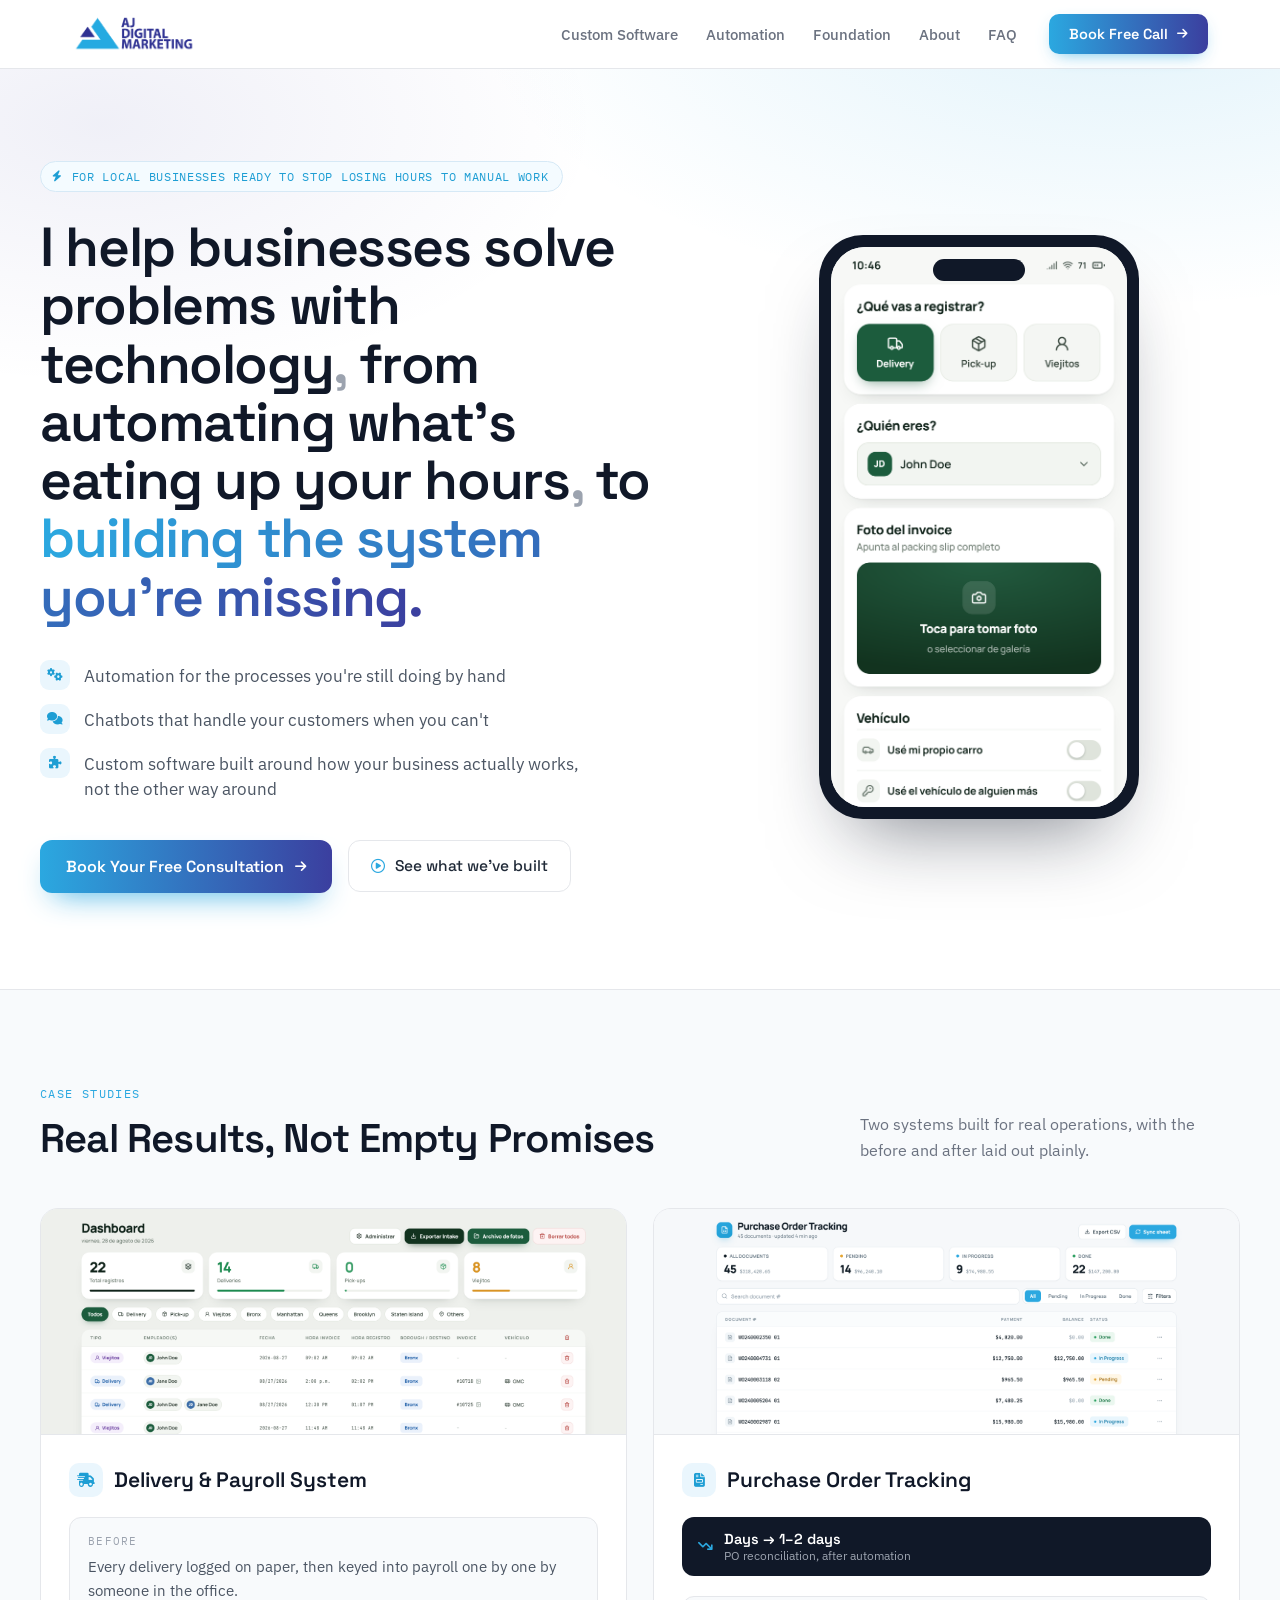
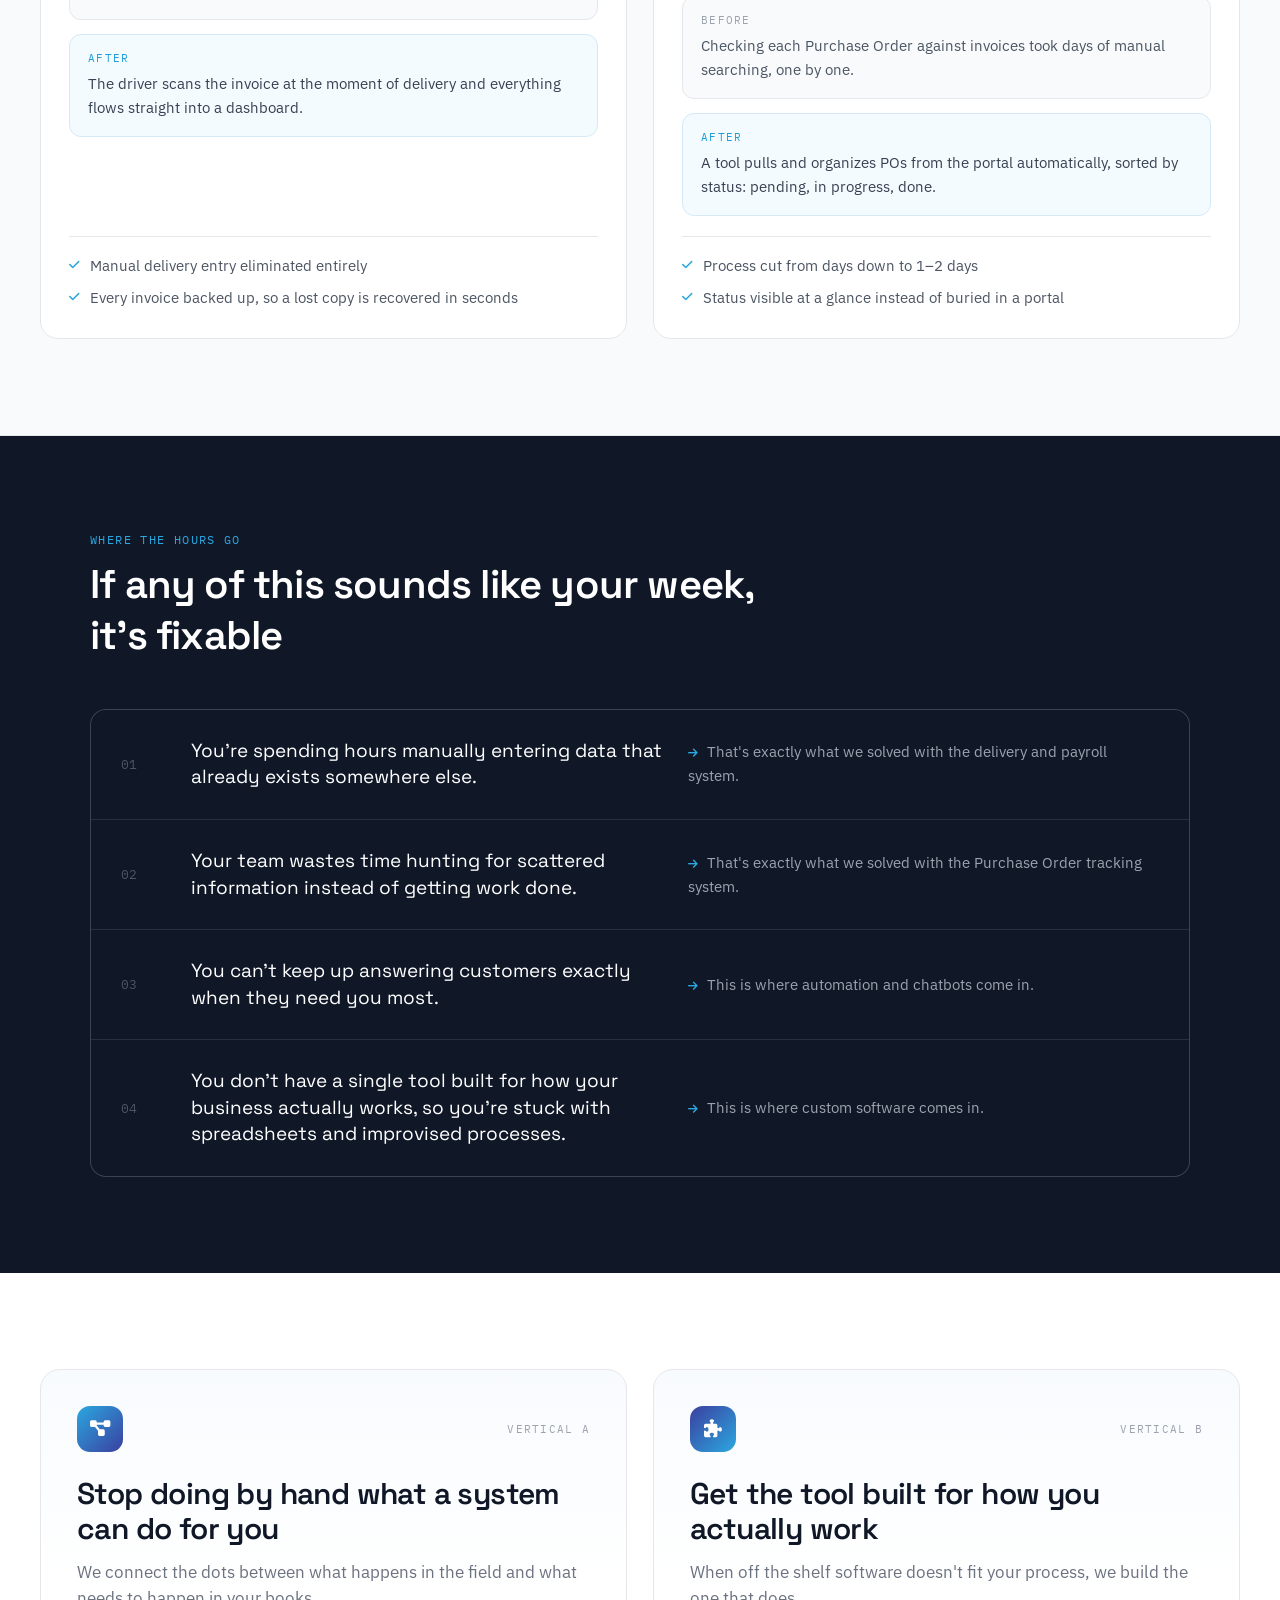
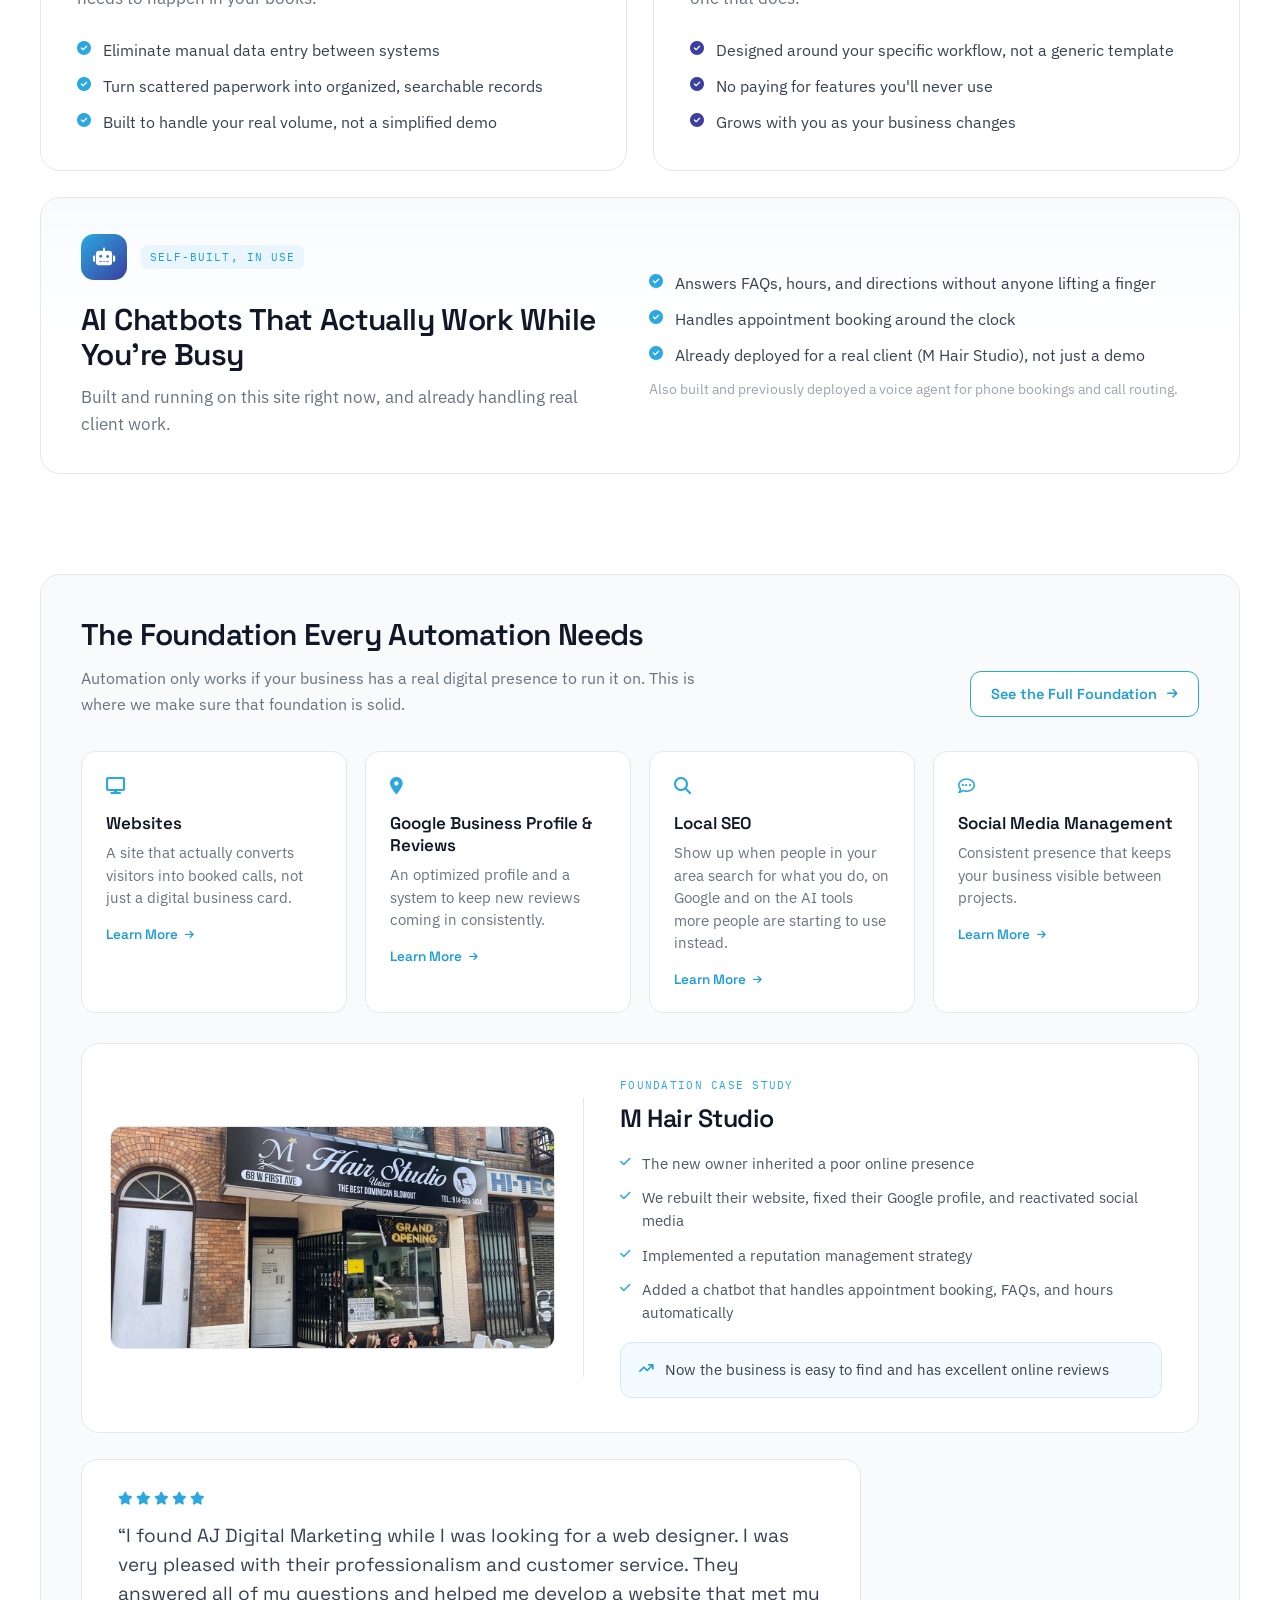
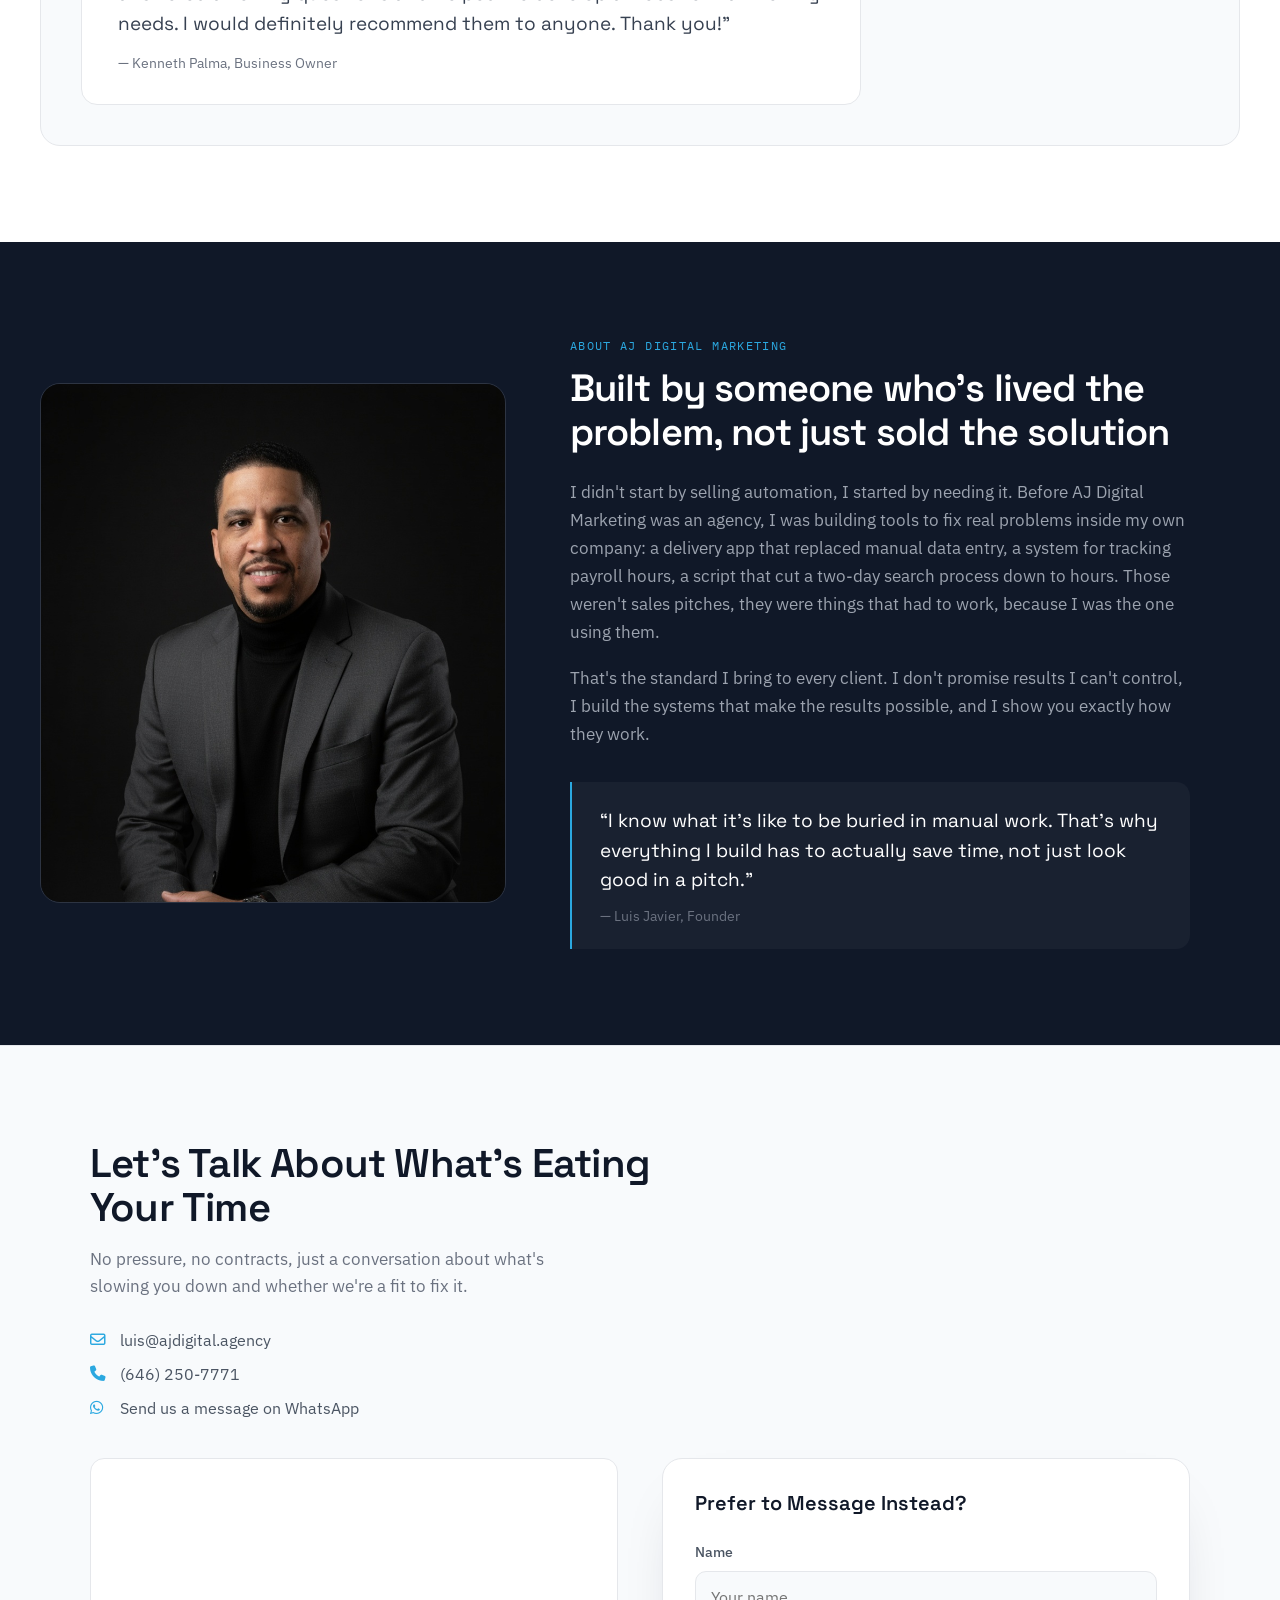
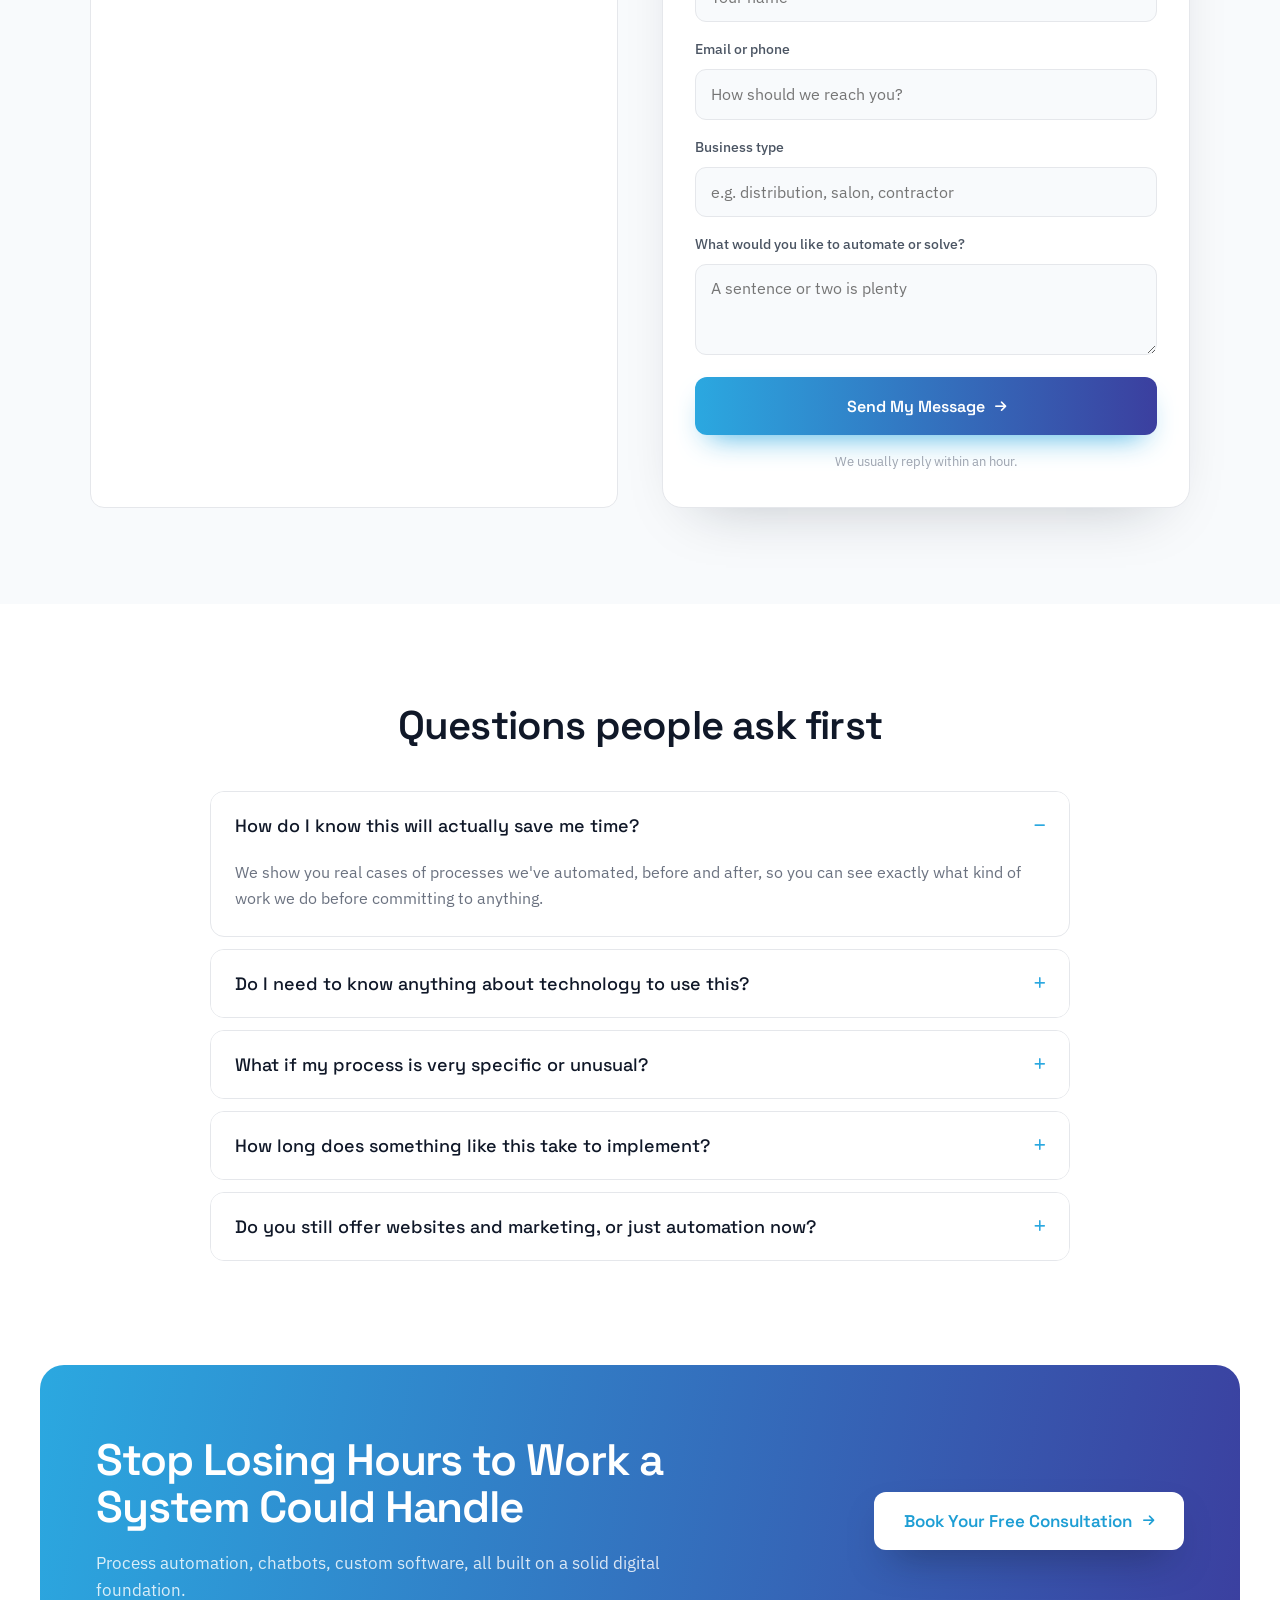
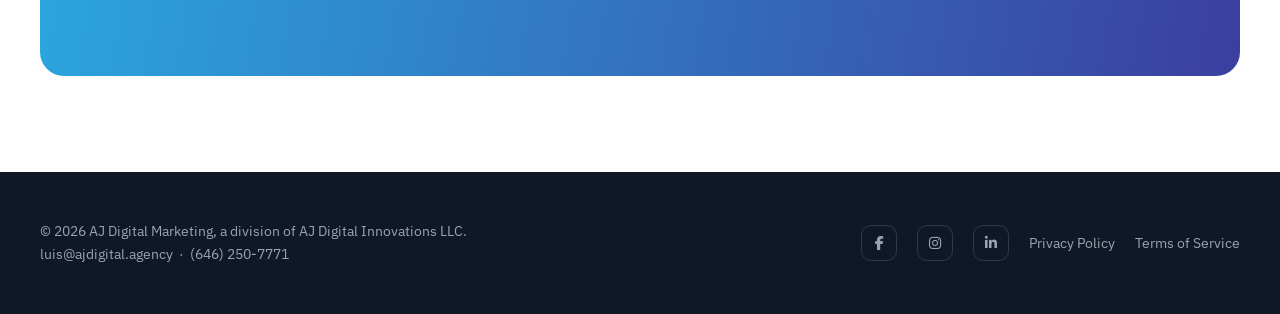
==== commit 0342b5f6: "Add voice-agent line, GTranslate widget, Canary space reservation, scroll-to-top 1. AI Chatbots card" ====
--- a/project/index.html
+++ b/project/index.html
@@ -258,6 +258,7 @@
           <div style="display: flex; gap: 12px; font-size: 15.5px; line-height: 1.55; color: #374151;"><i class="fa-solid fa-circle-check" style="color: #2BA8E0; font-size: 14px; margin-top: 3px;"></i>Answers FAQs, hours, and directions without anyone lifting a finger</div>
           <div style="display: flex; gap: 12px; font-size: 15.5px; line-height: 1.55; color: #374151;"><i class="fa-solid fa-circle-check" style="color: #2BA8E0; font-size: 14px; margin-top: 3px;"></i>Handles appointment booking around the clock</div>
           <div style="display: flex; gap: 12px; font-size: 15.5px; line-height: 1.55; color: #374151;"><i class="fa-solid fa-circle-check" style="color: #2BA8E0; font-size: 14px; margin-top: 3px;"></i>Already deployed for a real client (M Hair Studio), not just a demo</div>
+          <p style="margin: 0; font-size: 13.5px; line-height: 1.5; color: #9ca3af;">Also built and previously deployed a voice agent for phone bookings and call routing.</p>
         </div>
       </div>
     </div>
@@ -551,6 +552,26 @@
     layout: "month_view"
   });
 </script>
+
+<button id="scroll-top-btn" aria-label="Scroll to top" style="display: none; position: fixed; left: 20px; bottom: 20px; z-index: 90; width: 48px; height: 48px; border-radius: 50%; border: none; background: linear-gradient(135deg, #2BA8E0, #3B3F9F); color: #fff; cursor: pointer; box-shadow: 0 8px 20px -6px rgba(16,24,40,0.35); align-items: center; justify-content: center; font-size: 18px;">
+  <i class="fa-solid fa-arrow-up"></i>
+</button>
+
+<div class="gtranslate_wrapper"></div>
+<script>
+window.gtranslateSettings = {
+  "default_language":"en",
+  "languages":["en","es"],
+  "wrapper_selector":".gtranslate_wrapper",
+  "switcher_horizontal_position":"inline",
+  "flag_style":"3d",
+  "alt_flags":{"en":"usa","es":"mexico"}
+}
+</script>
+<script src="https://cdn.gtranslate.net/widgets/latest/float.js" defer></script>
+<!-- Reserved: Canary chat widget goes bottom-right, below GTranslate, once its real embed snippet is ready. Position it at right: 20px; bottom: 20px; (right: 12px; bottom: 12px; under 640px) so it sits under GTranslate without overlapping. -->
+
 <script src="mobile-menu.js"></script>
+<script src="scroll-top.js"></script>
 </body>
 </html>
--- a/project/styles.css
+++ b/project/styles.css
@@ -155,3 +155,35 @@
   background: linear-gradient(to right, rgba(248,250,252,0), rgba(248,250,252,1));
   pointer-events: none;
 }
+
+/* ===== Floating widgets: scroll-to-top (bottom-left), GTranslate + reserved
+   Canary space (bottom-right, GTranslate above, Canary below) ===== */
+
+#scroll-top-btn:hover {
+  transform: translateY(-2px);
+  box-shadow: 0 12px 24px -6px rgba(16,24,40,0.45);
+}
+
+/* GTranslate's float widget renders inside this wrapper (wrapper_selector).
+   bottom: 90px leaves a reserved ~60px gap below it, at bottom: 20px, for
+   the Canary chat widget once its real embed snippet is added. */
+.gtranslate_wrapper {
+  position: fixed;
+  right: 20px;
+  bottom: 90px;
+  z-index: 90;
+  transform: scale(0.7);
+  transform-origin: bottom right;
+}
+
+@media (max-width: 640px) {
+  .gtranslate_wrapper {
+    right: 12px;
+    bottom: 76px;
+    transform: scale(0.6);
+    transform-origin: bottom right;
+  }
+  #scroll-top-btn {
+    left: 12px;
+  }
+}
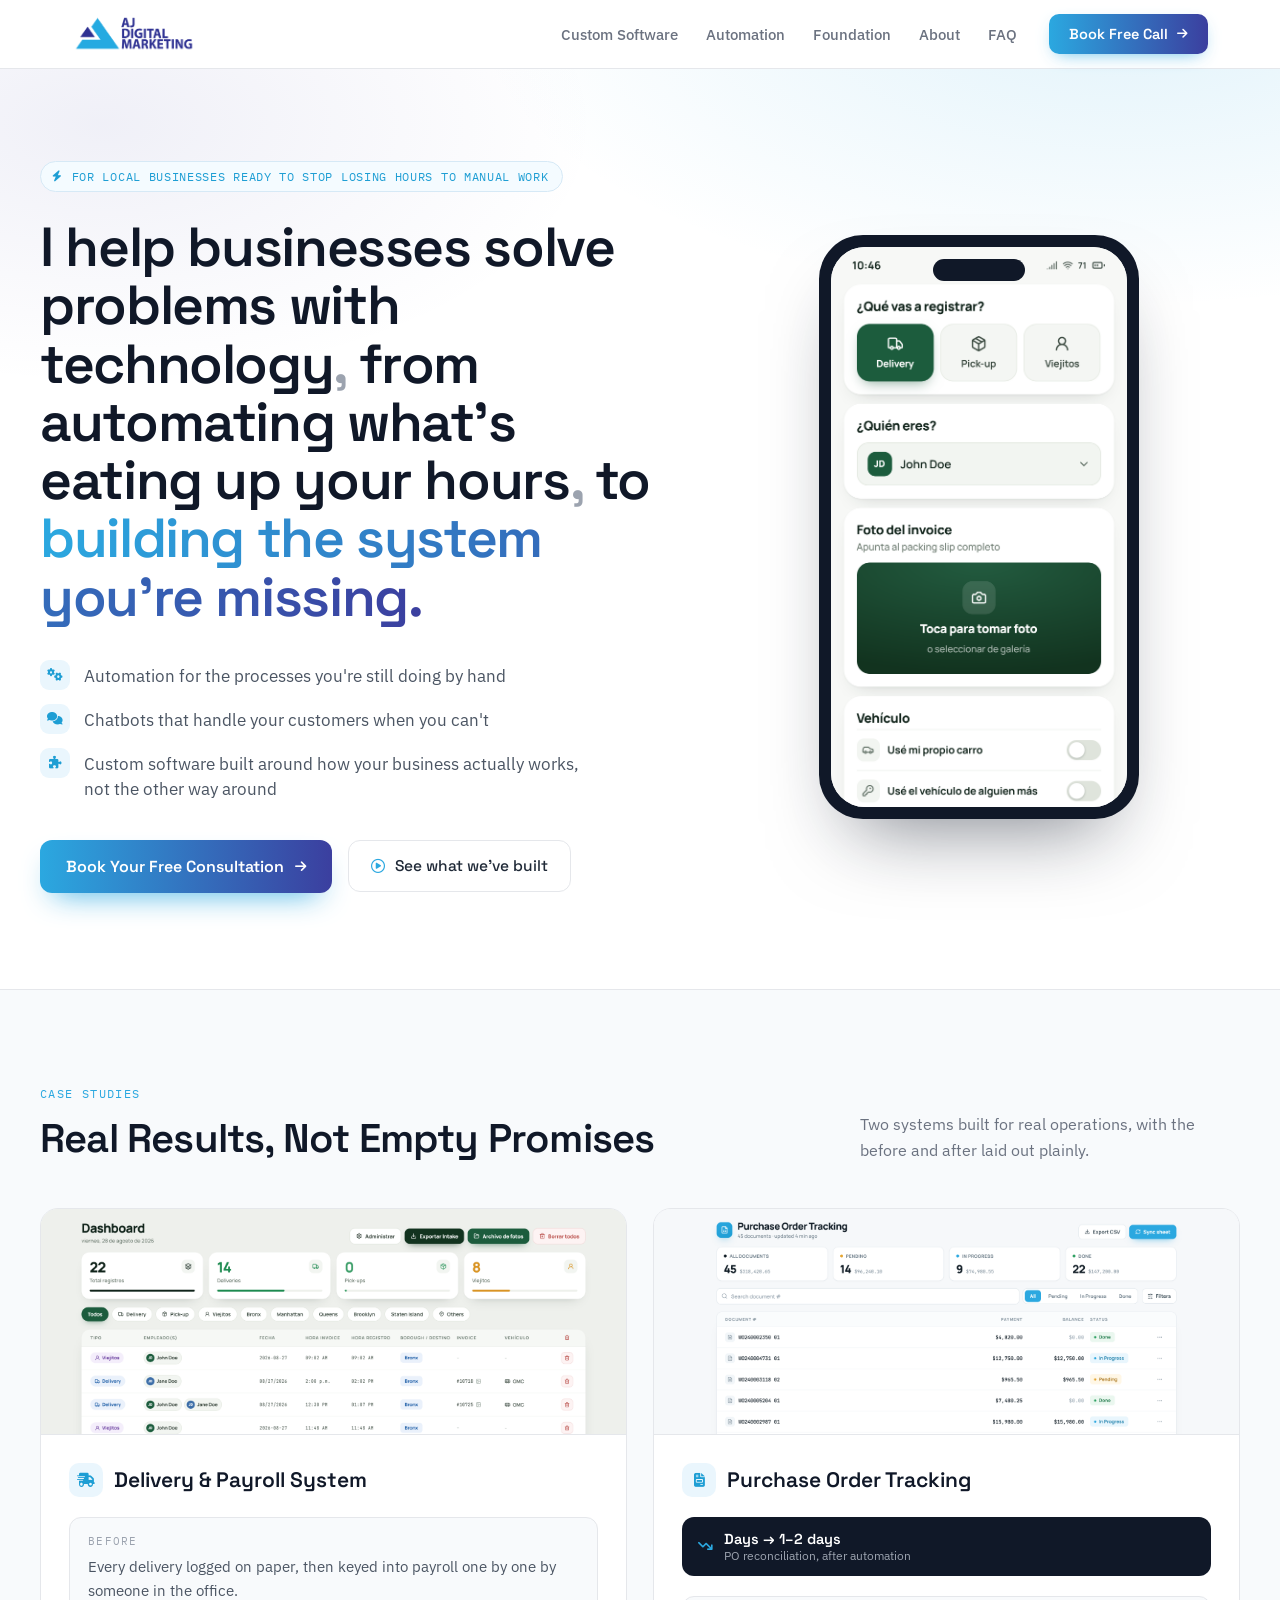
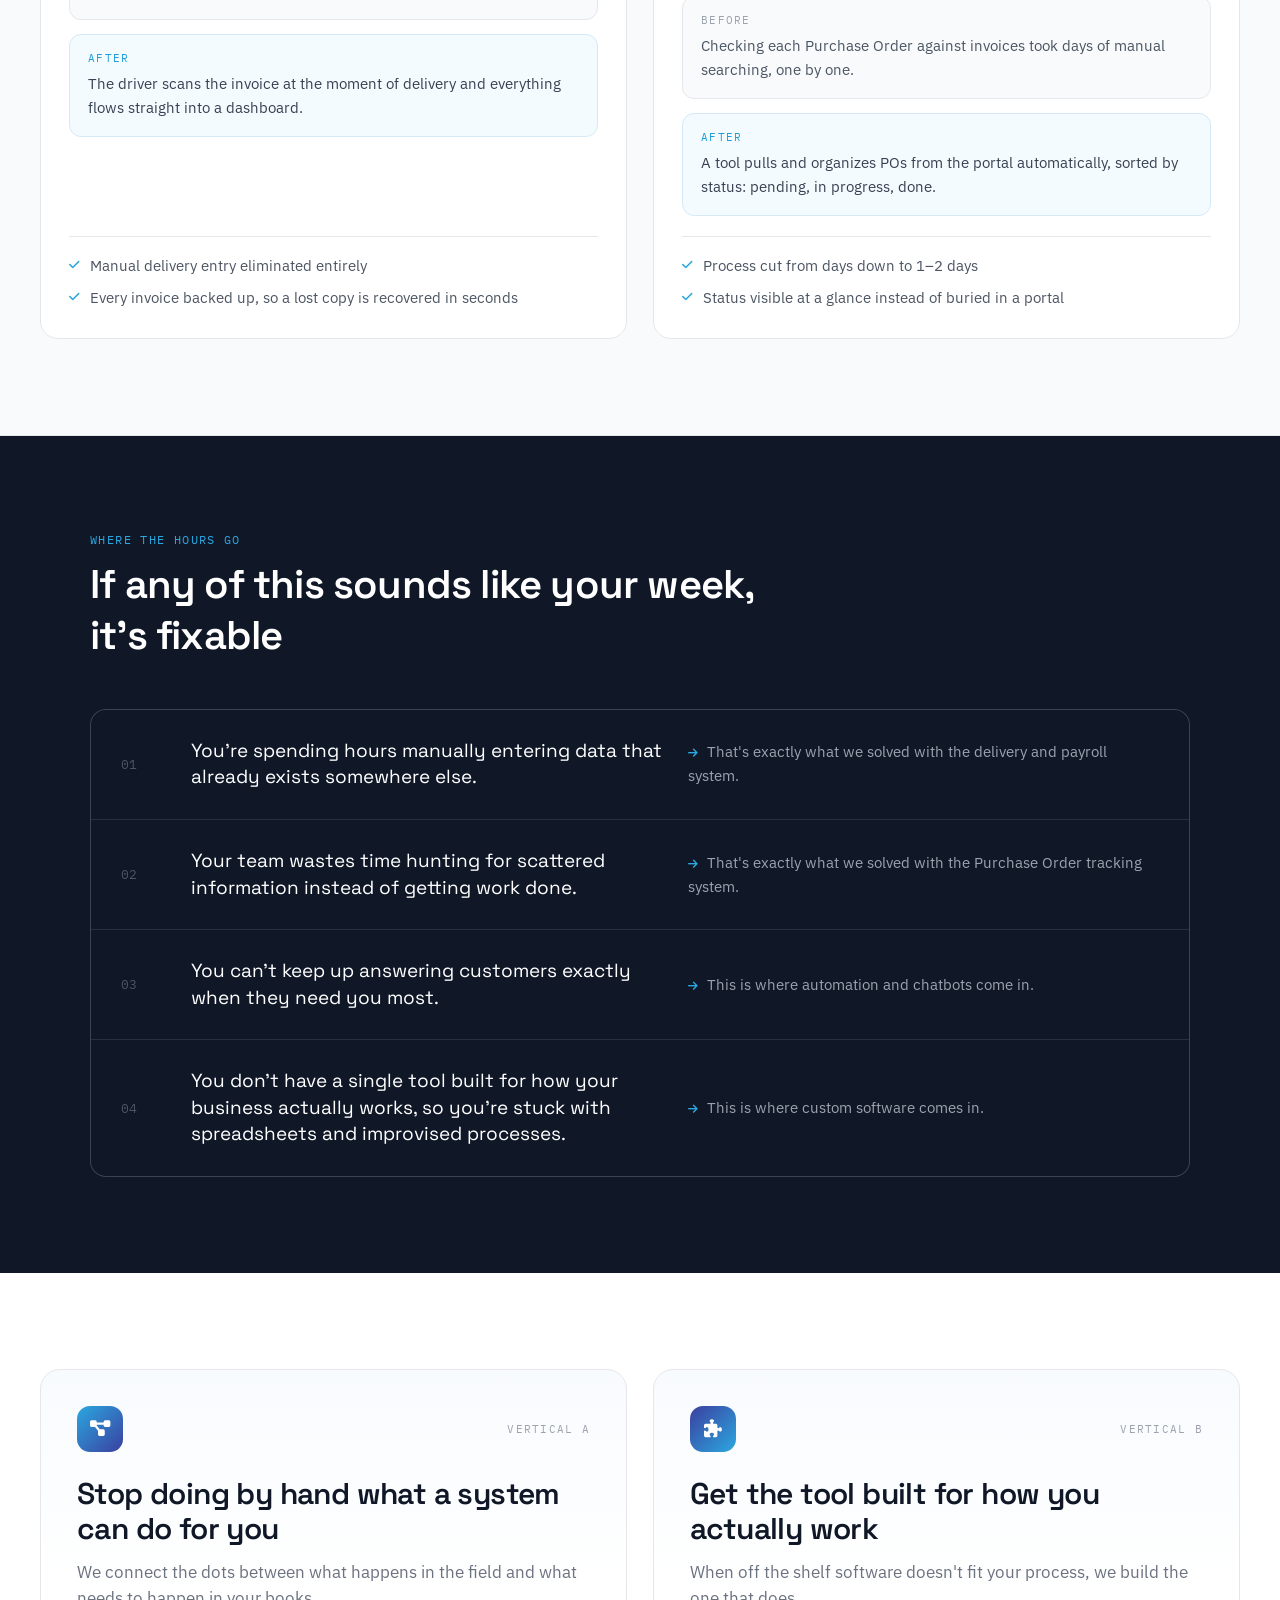
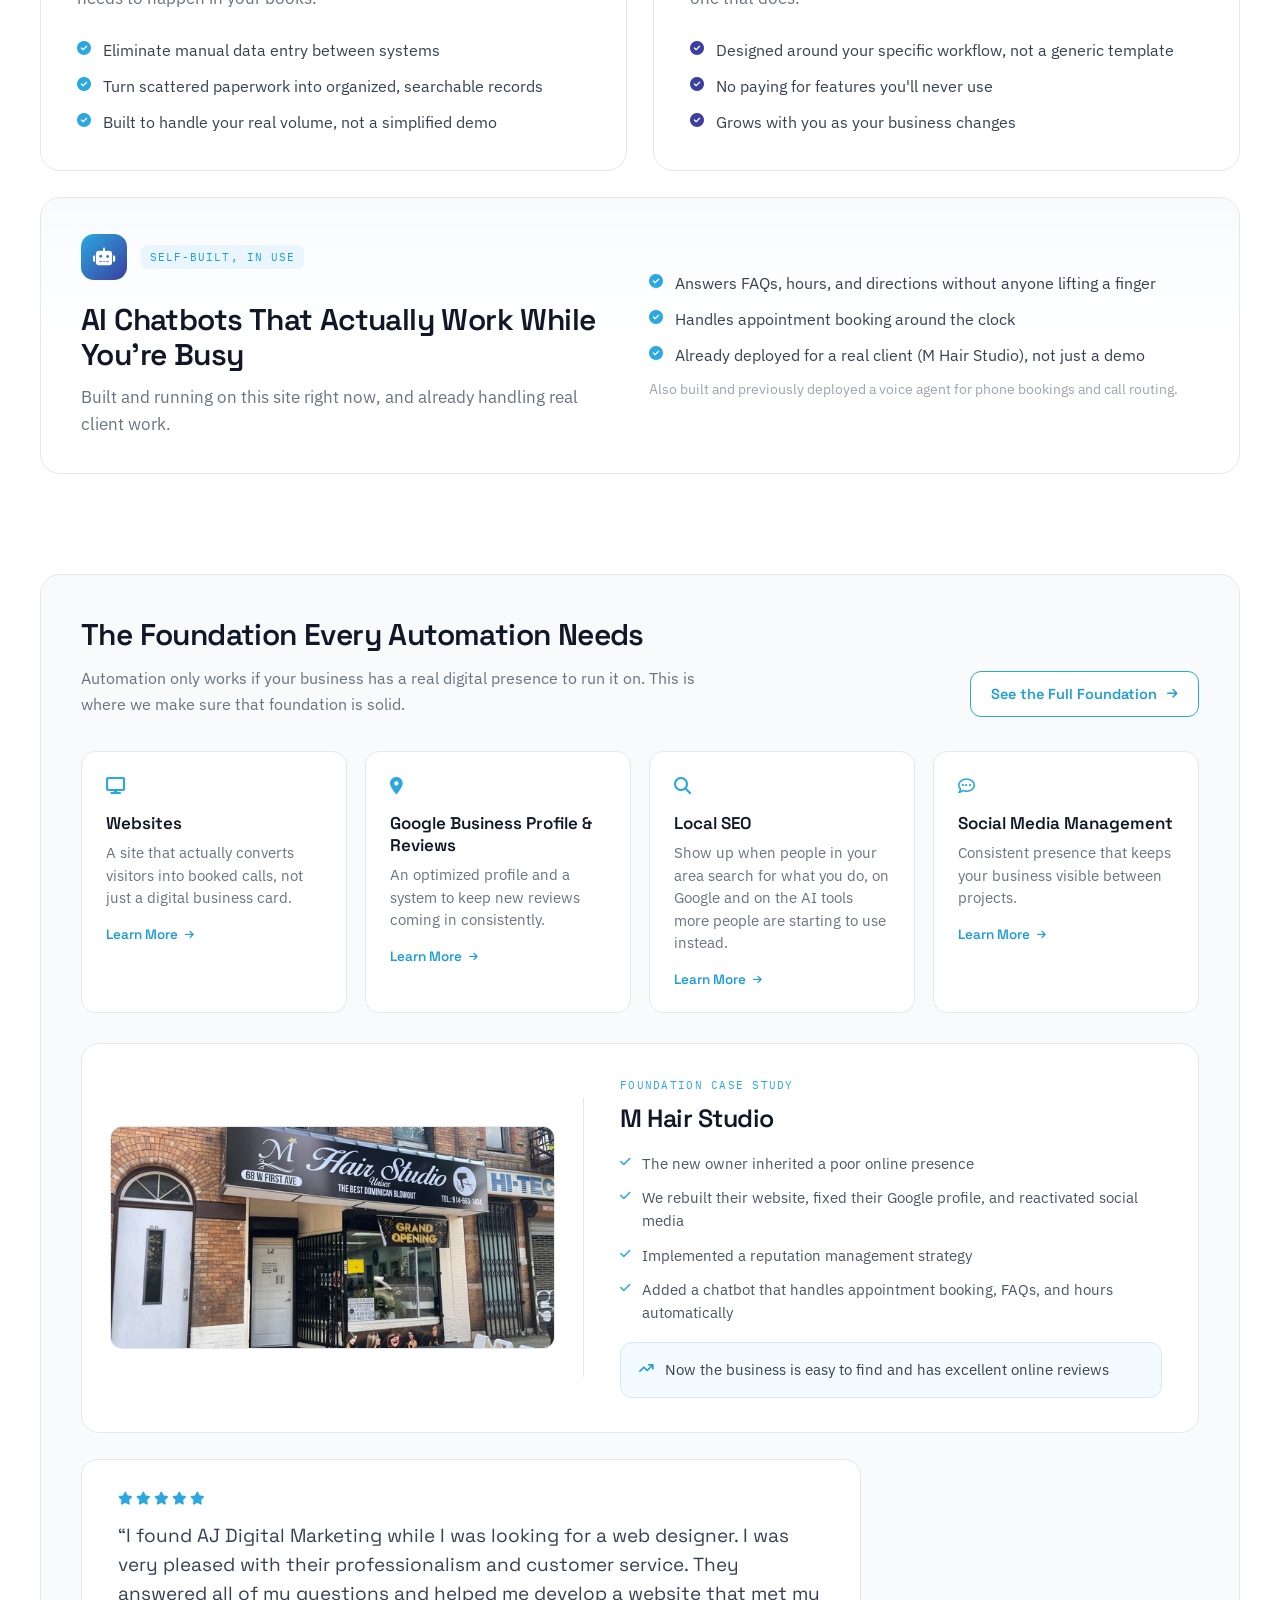
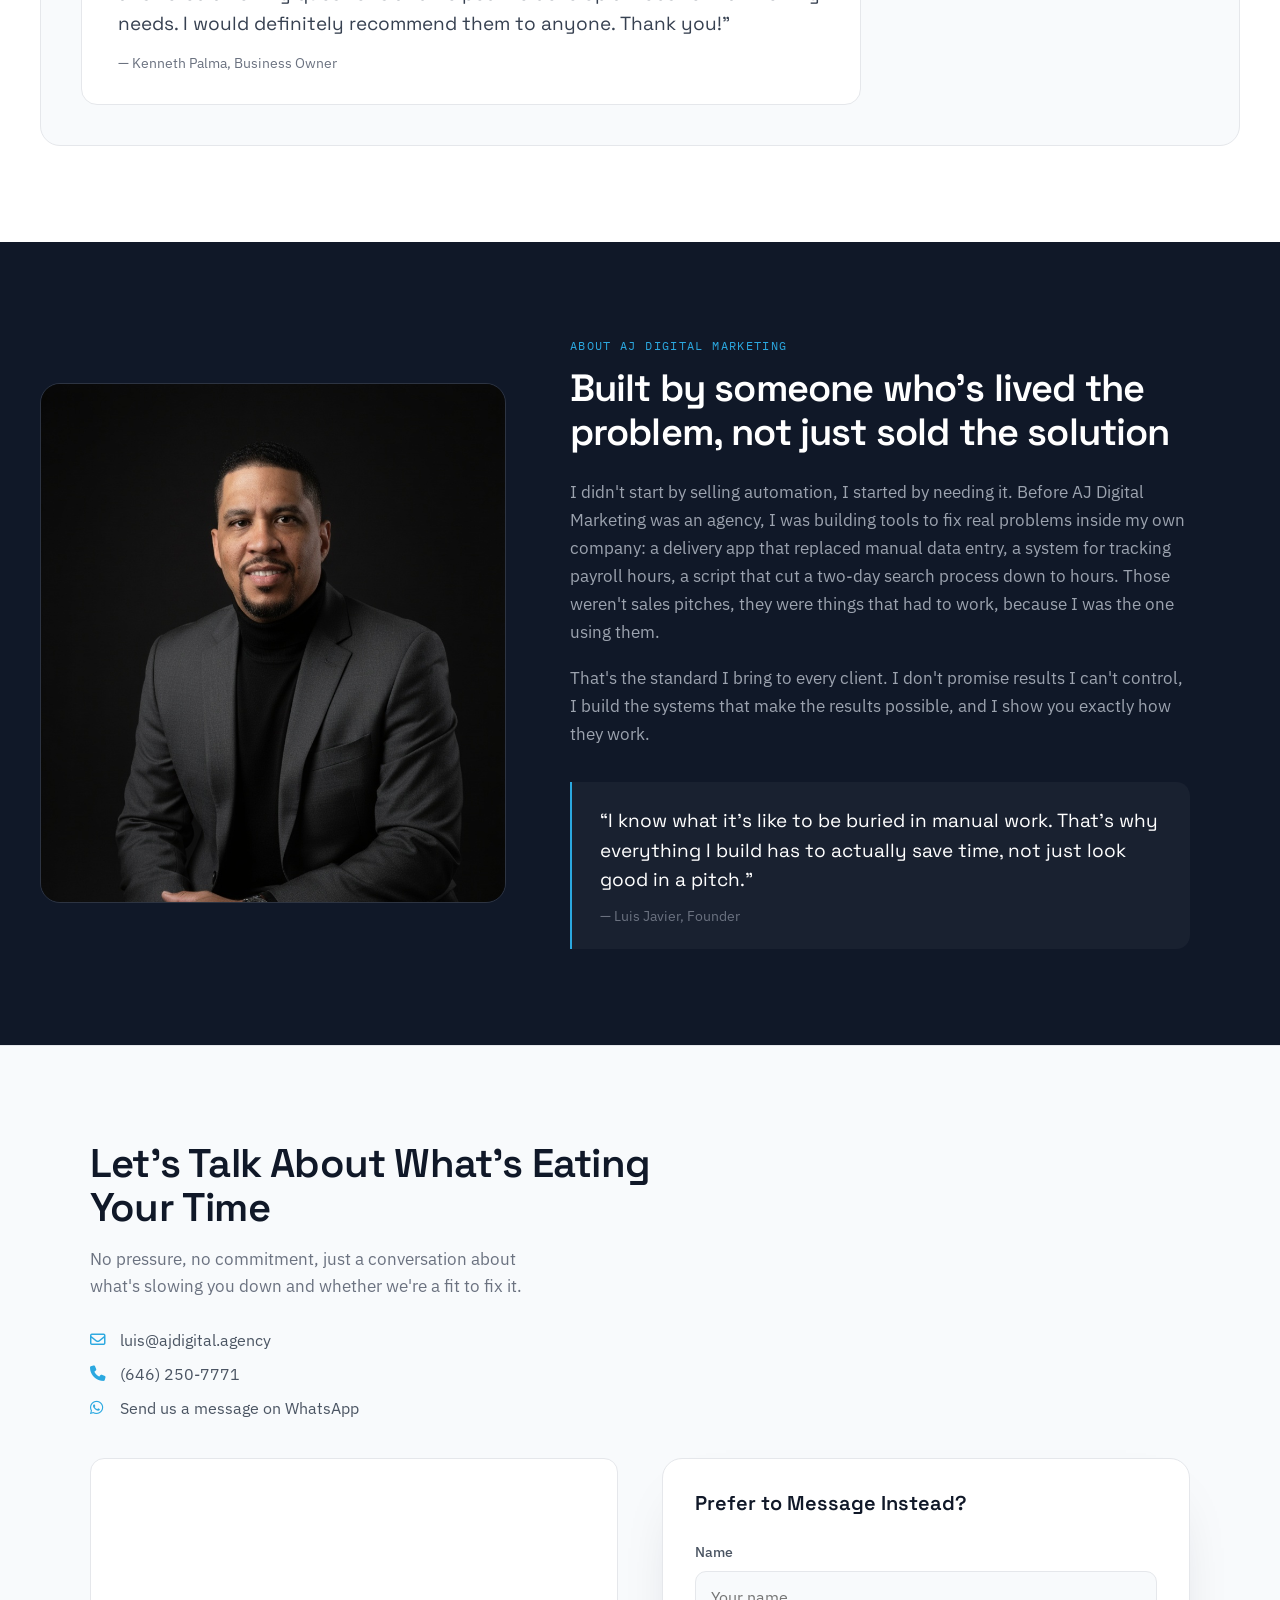
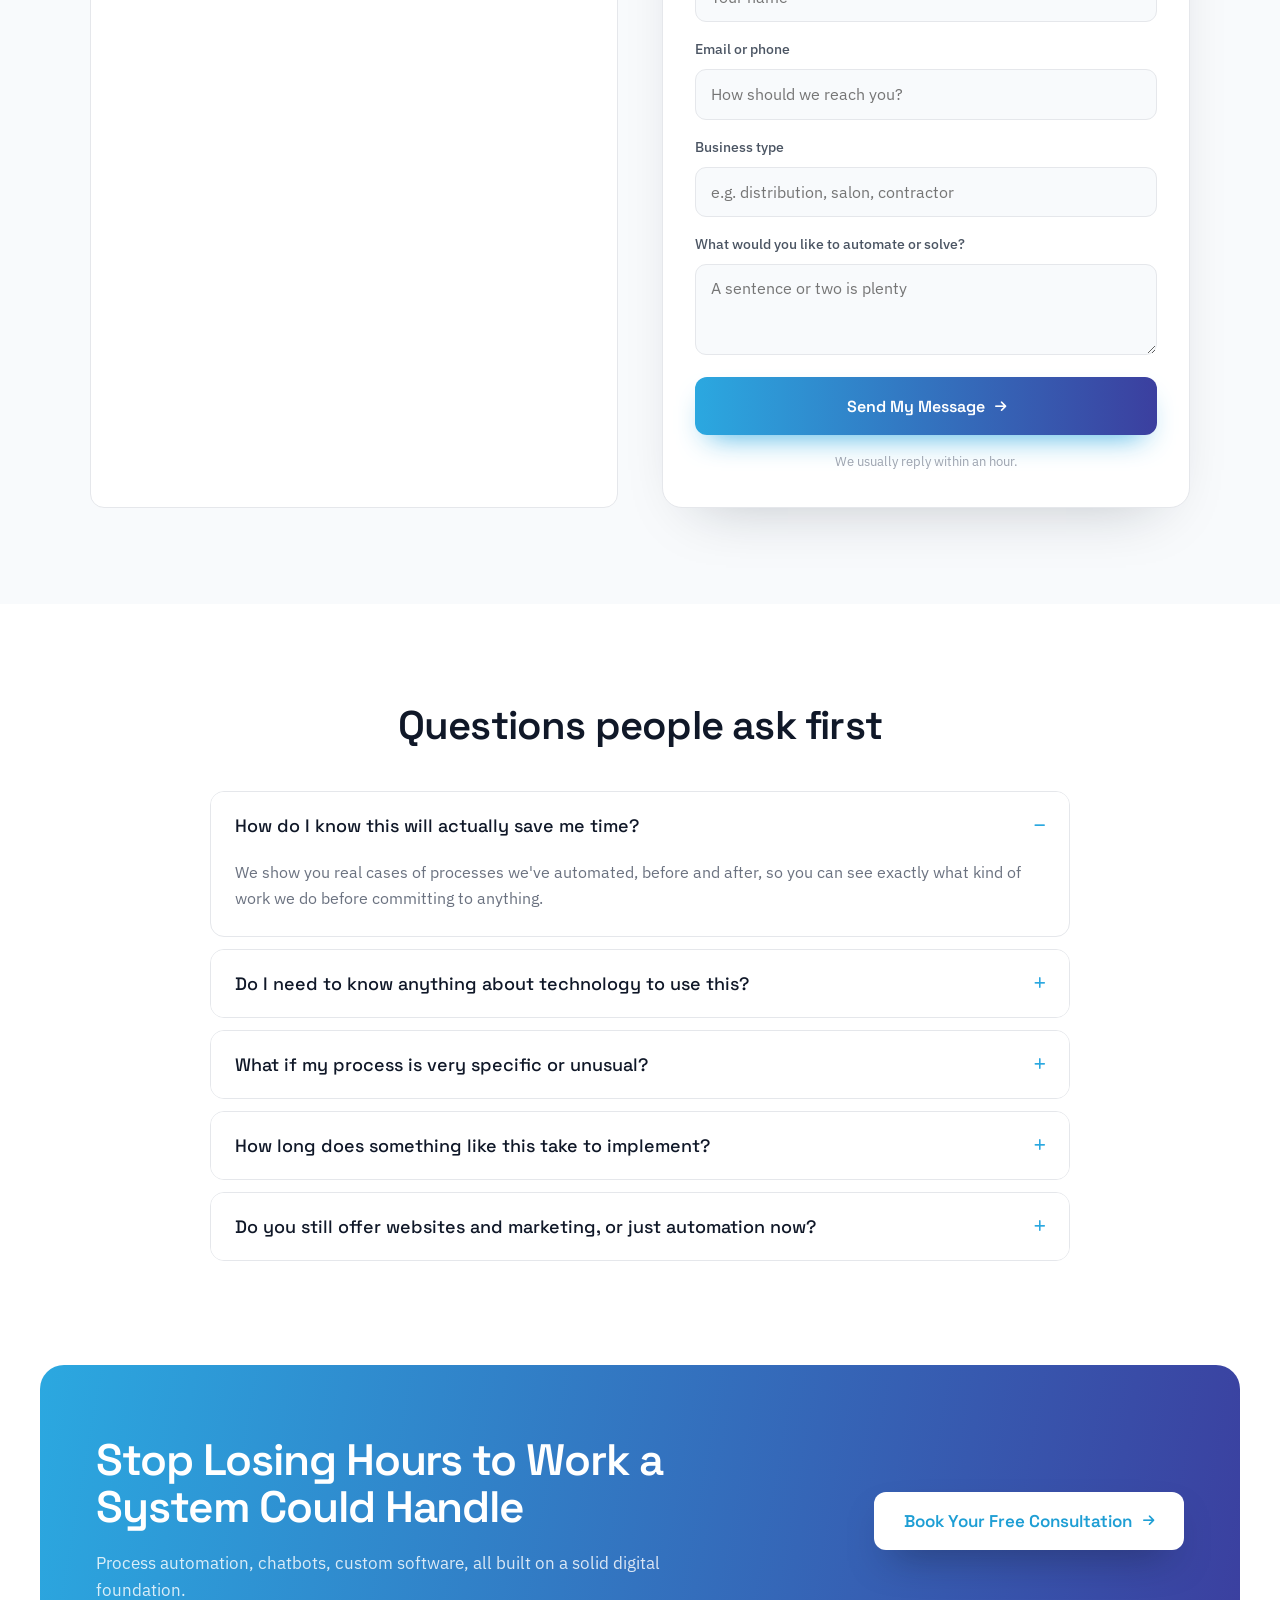
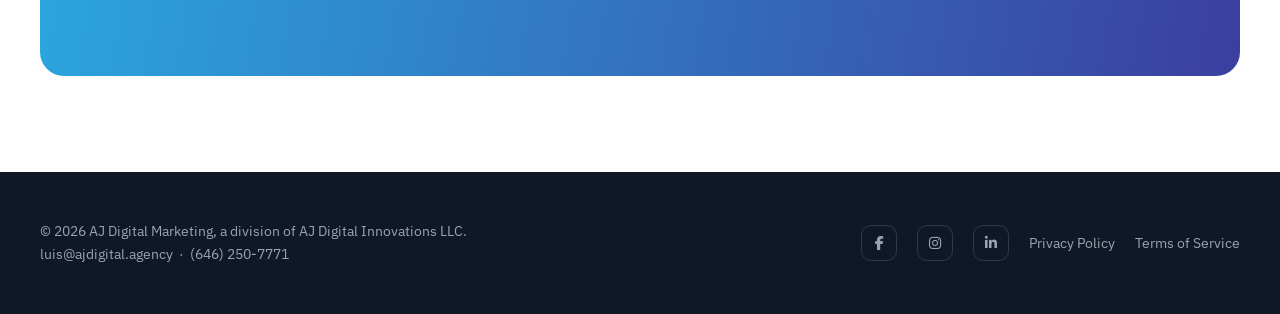
==== commit fba4272f: "Delta 21: ToS and privacy updates, no commitment copy, new chat widget id, GHL calendar replaces Cal" ====
--- a/project/index.html
+++ b/project/index.html
@@ -19,13 +19,114 @@
   section[id] { scroll-margin-top: 90px; }
   ::selection { background: #2BA8E0; color: #fff; }
 </style>
+<script type="application/ld+json">
+{
+  "@context": "https://schema.org",
+  "@type": "Organization",
+  "name": "AJ Digital Marketing",
+  "alternateName": "AJ Digital Innovations LLC",
+  "url": "https://ajdigital.agency",
+  "logo": "https://ajdigital.agency/images/aj-logo.png",
+  "description": "AJ Digital Marketing designs and builds automation systems, custom software, AI chatbots and voice agents, websites, and local SEO foundations for small businesses in the New York City area.",
+  "founder": {
+    "@type": "Person",
+    "name": "Luis Javier",
+    "jobTitle": "Founder"
+  },
+  "foundingDate": "2024",
+  "email": "luis@ajdigital.agency",
+  "telephone": "+16462507771",
+  "sameAs": [
+    "https://www.facebook.com/ajdigitalm",
+    "https://www.instagram.com/ajdigitalm/",
+    "https://www.linkedin.com/in/luisfjavier/"
+  ]
+}
+</script>
+
+<script type="application/ld+json">
+{
+  "@context": "https://schema.org",
+  "@type": "ProfessionalService",
+  "name": "AJ Digital Marketing",
+  "image": "https://ajdigital.agency/images/aj-logo.png",
+  "url": "https://ajdigital.agency",
+  "telephone": "+16462507771",
+  "email": "luis@ajdigital.agency",
+  "areaServed": {
+    "@type": "City",
+    "name": "New York City, NY"
+  },
+  "hasOfferCatalog": {
+    "@type": "OfferCatalog",
+    "name": "Services",
+    "itemListElement": [
+      { "@type": "Offer", "itemOffered": { "@type": "Service", "name": "Business Process Automation" } },
+      { "@type": "Offer", "itemOffered": { "@type": "Service", "name": "Custom Software Solutions" } },
+      { "@type": "Offer", "itemOffered": { "@type": "Service", "name": "AI Chatbots & Voice Agents" } },
+      { "@type": "Offer", "itemOffered": { "@type": "Service", "name": "Websites & Local SEO" } },
+      { "@type": "Offer", "itemOffered": { "@type": "Service", "name": "Google Business Profile Management" } },
+      { "@type": "Offer", "itemOffered": { "@type": "Service", "name": "Social Media Management" } }
+    ]
+  },
+  "review": {
+    "@type": "Review",
+    "author": { "@type": "Person", "name": "Kenneth Palma" },
+    "reviewRating": { "@type": "Rating", "ratingValue": "5", "bestRating": "5" },
+    "reviewBody": "I found AJ Digital Marketing while I was looking for a web designer. I was very pleased with their professionalism and customer service. They answered all of my questions and helped me develop a website that met my needs. I would definitely recommend them to anyone. Thank you!"
+  }
+}
+</script>
+
+<script type="application/ld+json">
+{
+  "@context": "https://schema.org",
+  "@type": "WebSite",
+  "name": "AJ Digital Marketing",
+  "url": "https://ajdigital.agency"
+}
+</script>
+
+<script type="application/ld+json">
+{
+  "@context": "https://schema.org",
+  "@type": "FAQPage",
+  "mainEntity": [
+    {
+      "@type": "Question",
+      "name": "How do I know this will actually save me time?",
+      "acceptedAnswer": { "@type": "Answer", "text": "We show you real cases of processes we've automated, before and after, so you can see exactly what kind of work we do before committing to anything." }
+    },
+    {
+      "@type": "Question",
+      "name": "Do I need to know anything about technology to use this?",
+      "acceptedAnswer": { "@type": "Answer", "text": "No. We build the tools so your team can use them without technical training. You focus on your business, we make sure it works." }
+    },
+    {
+      "@type": "Question",
+      "name": "What if my process is very specific or unusual?",
+      "acceptedAnswer": { "@type": "Answer", "text": "That's exactly why we offer custom software in addition to standard automation. If a tool doesn't already exist for your exact problem, we build it." }
+    },
+    {
+      "@type": "Question",
+      "name": "How long does something like this take to implement?",
+      "acceptedAnswer": { "@type": "Answer", "text": "It depends on the project. On the free call, we give you a real estimate based on what you actually need, not a generic answer." }
+    },
+    {
+      "@type": "Question",
+      "name": "Do you still offer websites and marketing, or just automation now?",
+      "acceptedAnswer": { "@type": "Answer", "text": "Yes, we still offer websites, local SEO, and Google Business Profile management. In fact, they're the foundation that makes automation work well." }
+    }
+  ]
+}
+</script>
 </head>
 <body>
 <div style="font-family: 'IBM Plex Sans', system-ui, sans-serif; color: #1f2937; background: #ffffff; overflow-x: clip;">
 
   <header style="position: sticky; top: 0; z-index: 50; background: rgba(255,255,255,0.88); backdrop-filter: blur(14px); border-bottom: 1px solid #e5e7eb;">
     <div style="max-width: 1200px; margin: 0 auto; padding: 14px 32px; display: flex; align-items: center; gap: 32px;">
-      <a href="#top" style="display: flex; align-items: center; gap: 10px; flex-shrink: 0;">
+      <a href="/" style="display: flex; align-items: center; gap: 10px; flex-shrink: 0;">
         <img src="images/aj-logo.png" alt="AJ Digital Marketing" style="height: 38px; width: auto; display: block;" />
       </a>
       <nav style="display: flex; align-items: center; gap: 28px; margin-left: auto; font-size: 14.5px; font-weight: 500; color: #6b7280;">
@@ -352,7 +453,7 @@
 
       <div style="max-width: 600px; margin-bottom: 40px;">
         <h2 style="font-family: 'Space Grotesk', sans-serif; font-weight: 600; font-size: 40px; line-height: 1.1; letter-spacing: -0.02em; margin: 0 0 16px; color: #101828;">Let's Talk About What's Eating Your Time</h2>
-        <p style="margin: 0; font-size: 16.5px; line-height: 1.65; color: #6b7280; max-width: 460px;">No pressure, no contracts, just a conversation about what's slowing you down and whether we're a fit to fix it.</p>
+        <p style="margin: 0; font-size: 16.5px; line-height: 1.65; color: #6b7280; max-width: 460px;">No pressure, no commitment, just a conversation about what's slowing you down and whether we're a fit to fix it.</p>
         <div style="margin-top: 30px; display: grid; gap: 14px;">
           <a href="mailto:luis@ajdigital.agency" class="contact-link" style="display: flex; align-items: center; gap: 12px; font-size: 15.5px; color: #4b5563;"><i class="fa-regular fa-envelope" style="color: #2BA8E0; width: 18px;"></i>luis@ajdigital.agency</a>
           <a href="tel:+16462507771" class="contact-link" style="display: flex; align-items: center; gap: 12px; font-size: 15.5px; color: #4b5563;"><i class="fa-solid fa-phone" style="color: #2BA8E0; width: 18px;"></i>(646) 250-7771</a>
@@ -367,16 +468,16 @@
           </div>
           <h3 style="font-family: 'Space Grotesk', sans-serif; font-weight: 600; font-size: 20px; color: #101828; margin: 0 0 6px;">Book Your Free Call</h3>
           <p style="margin: 0 0 20px; font-size: 14.5px; color: #6b7280;">20 min · Pick a time that works for you</p>
-          <button
-            data-cal-link="aj-digital-marketing/15min"
-            data-cal-namespace="15min"
-            data-cal-config='{"layout":"month_view","useSlotsViewOnSmallScreen":"true"}'
-            style="width: 100%; background: linear-gradient(135deg, #2BA8E0, #3B3F9F); color: #fff; border: none; padding: 14px 20px; border-radius: 10px; font-size: 15.5px; font-weight: 600; cursor: pointer;">
+          <a
+            href="https://links.ajdigital.agency/widget/booking/iiUAK7duvRT7ahCFDg10"
+            target="_blank"
+            rel="noopener"
+            style="display: block; text-align: center; box-sizing: border-box; width: 100%; background: linear-gradient(135deg, #2BA8E0, #3B3F9F); color: #fff; border: none; padding: 14px 20px; border-radius: 10px; font-size: 15.5px; font-weight: 600; cursor: pointer;">
             Book Now →
-          </button>
+          </a>
         </div>
         <div class="cal-form-box" style="border: 1px solid #e5e7eb; border-radius: 14px; background: #fff; height: 650px; overflow: hidden;">
-          <div id="cal-booking" style="height: 100%; overflow-y: auto; overflow-x: hidden;"></div>
+          <div id="cal-booking" style="height: 100%; overflow-y: auto; overflow-x: hidden;"><iframe src="https://links.ajdigital.agency/widget/booking/iiUAK7duvRT7ahCFDg10" allow="payment" style="width: 100%;border:none;overflow: hidden;" scrolling="no" id="iiUAK7duvRT7ahCFDg10_1792480526064"></iframe><br><script src="https://links.ajdigital.agency/js/form_embed.js" type="text/javascript"></script></div>
         </div>
         <form id="booking-form" class="cal-form-box" style="background: #fff; border: 1px solid #e5e7eb; border-radius: 20px; padding: 32px; box-shadow: 0 26px 60px -34px rgba(16,24,40,0.28); display: grid; gap: 18px; height: 650px; overflow-y: auto;">
         <input type="hidden" name="access_key" value="66d73074-ac35-4635-87a5-22d0b4049ff3">
@@ -514,45 +615,6 @@
   });
 </script>
 
-<!-- Cal.com inline embed -->
-<script type="text/javascript">
-  (function (C, A, L) {
-    let p = function (a, ar) { a.q.push(ar); };
-    let d = C.document;
-    C.Cal = C.Cal || function () {
-      let cal = C.Cal; let ar = arguments;
-      if (!cal.loaded) {
-        cal.ns = {}; cal.q = cal.q || [];
-        d.head.appendChild(d.createElement("script")).src = A;
-        cal.loaded = true;
-      }
-      if (ar[0] === L) {
-        const api = function () { p(api, arguments); };
-        const namespace = ar[1];
-        api.q = api.q || [];
-        if (typeof namespace === "string") {
-          cal.ns[namespace] = cal.ns[namespace] || api;
-          p(cal.ns[namespace], ar);
-          p(cal, ["initNamespace", namespace]);
-        } else p(cal, ar);
-        return;
-      }
-      p(cal, ar);
-    };
-  })(window, "https://app.cal.com/embed/embed.js", "init");
-  Cal("init", "15min", { origin: "https://cal.com" });
-  Cal.ns["15min"]("inline", {
-    elementOrSelector: "#cal-booking",
-    config: { layout: "month_view" },
-    calLink: "aj-digital-marketing/15min"
-  });
-  Cal.ns["15min"]("ui", {
-    styles: { branding: { brandColor: "#2BA8E0" } },
-    hideEventTypeDetails: false,
-    layout: "month_view"
-  });
-</script>
-
 <button id="scroll-top-btn" aria-label="Scroll to top" style="display: none; position: fixed; left: 20px; bottom: 20px; z-index: 90; width: 48px; height: 48px; border-radius: 50%; border: none; background: linear-gradient(135deg, #2BA8E0, #3B3F9F); color: #fff; cursor: pointer; box-shadow: 0 8px 20px -6px rgba(16,24,40,0.35); align-items: center; justify-content: center; font-size: 18px;">
   <i class="fa-solid fa-arrow-up"></i>
 </button>
@@ -569,7 +631,7 @@
 }
 </script>
 <script src="https://cdn.gtranslate.net/widgets/latest/float.js" defer></script>
-<!-- Reserved: Canary chat widget goes bottom-right, below GTranslate, once its real embed snippet is ready. Position it at right: 20px; bottom: 20px; (right: 12px; bottom: 12px; under 640px) so it sits under GTranslate without overlapping. -->
+<script src="https://widgets.leadconnectorhq.com/loader.js" data-resources-url="https://widgets.leadconnectorhq.com/chat-widget/loader.js" data-widget-id="6ad2969ee19e4c46e8906d6e"></script>
 
 <script src="mobile-menu.js"></script>
 <script src="scroll-top.js"></script>
--- a/project/styles.css
+++ b/project/styles.css
@@ -165,21 +165,30 @@
 }
 
 /* GTranslate's float widget renders inside this wrapper (wrapper_selector).
-   bottom: 90px leaves a reserved ~60px gap below it, at bottom: 20px, for
-   the Canary chat widget once its real embed snippet is added. */
+   bottom: 120px clears Canary's widget (bottom: 16px, ~80px tall, so its
+   top edge sits at ~96px) with a clean ~24px gap above it. Measured live:
+   the previous bottom: 90px value overlapped Canary by ~6px. */
 .gtranslate_wrapper {
   position: fixed;
   right: 20px;
-  bottom: 90px;
+  bottom: 120px;
   z-index: 90;
   transform: scale(0.7);
   transform-origin: bottom right;
 }
 
+.gtranslate_wrapper .gt_float_switcher {
+  border-radius: 14px !important;
+}
+
+.gtranslate_wrapper .gt_float_switcher img {
+  border-radius: 8px !important;
+}
+
 @media (max-width: 640px) {
   .gtranslate_wrapper {
     right: 12px;
-    bottom: 76px;
+    bottom: 110px;
     transform: scale(0.6);
     transform-origin: bottom right;
   }
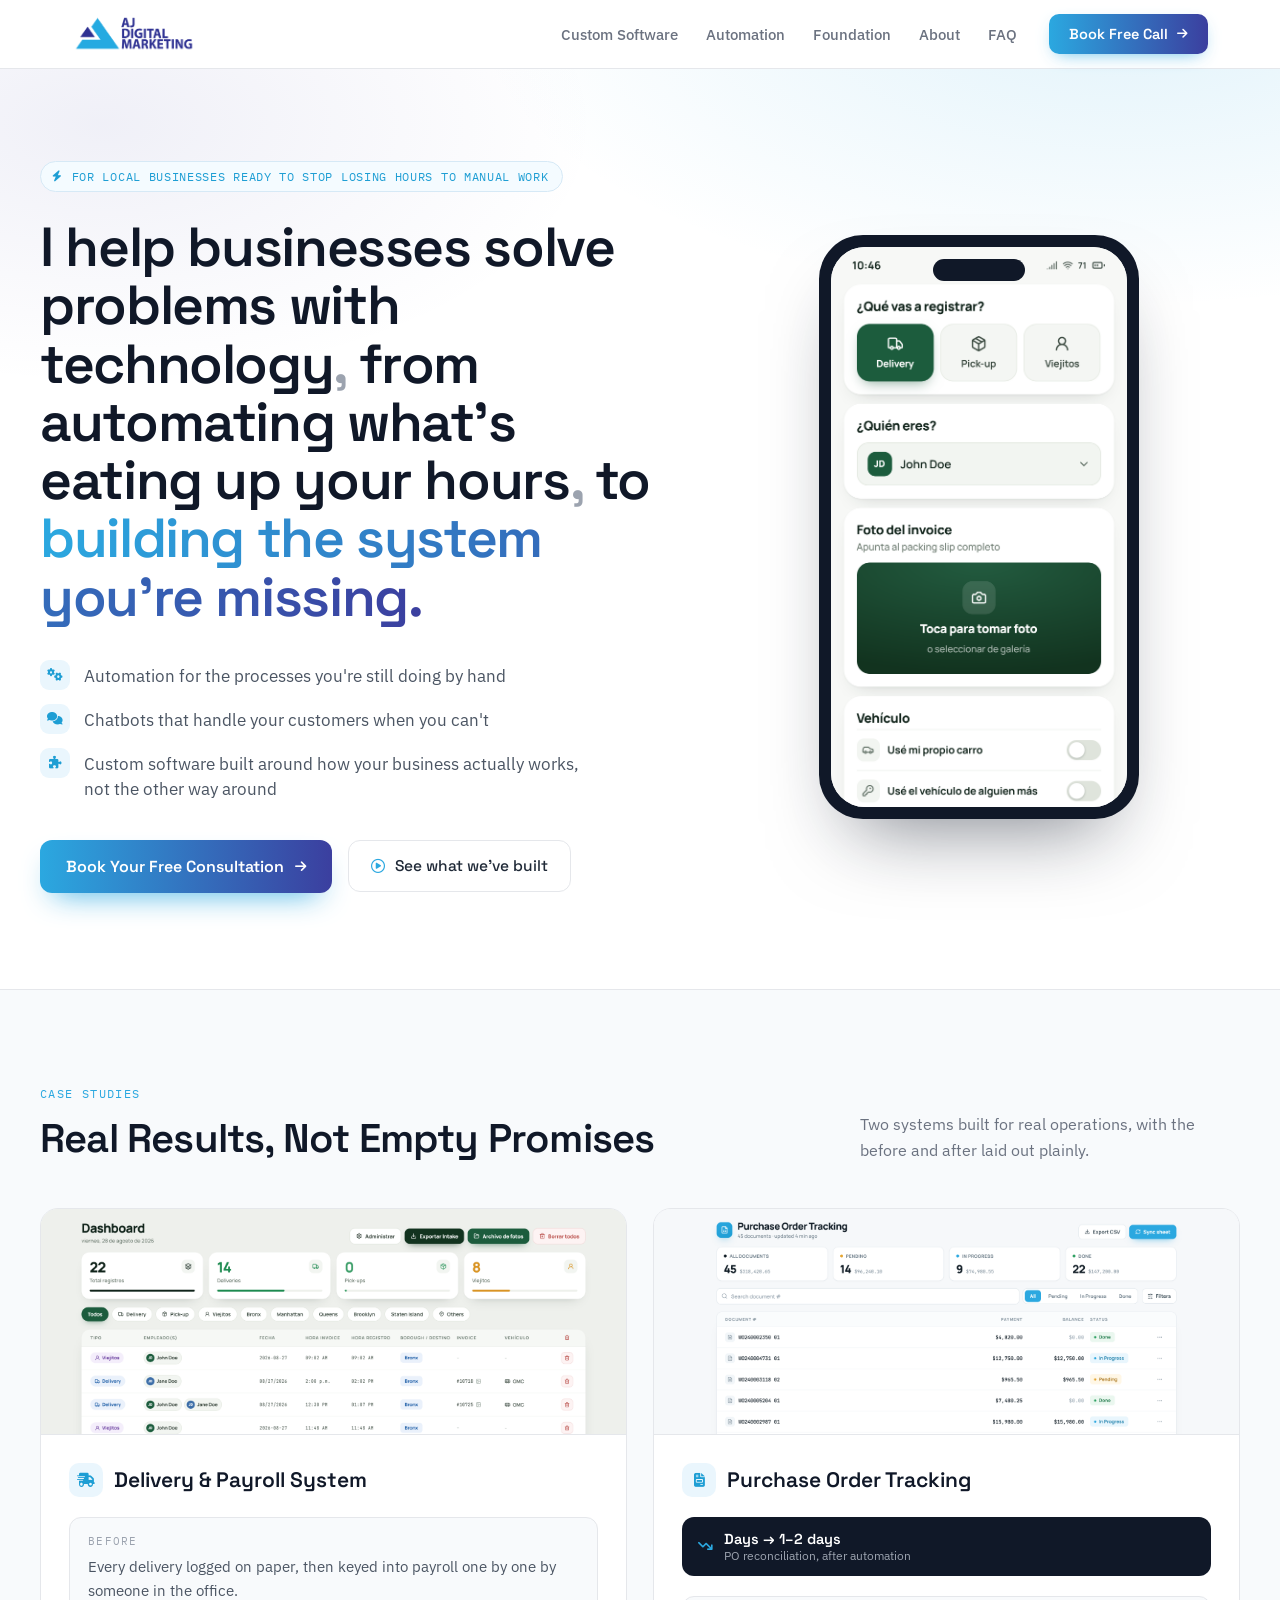
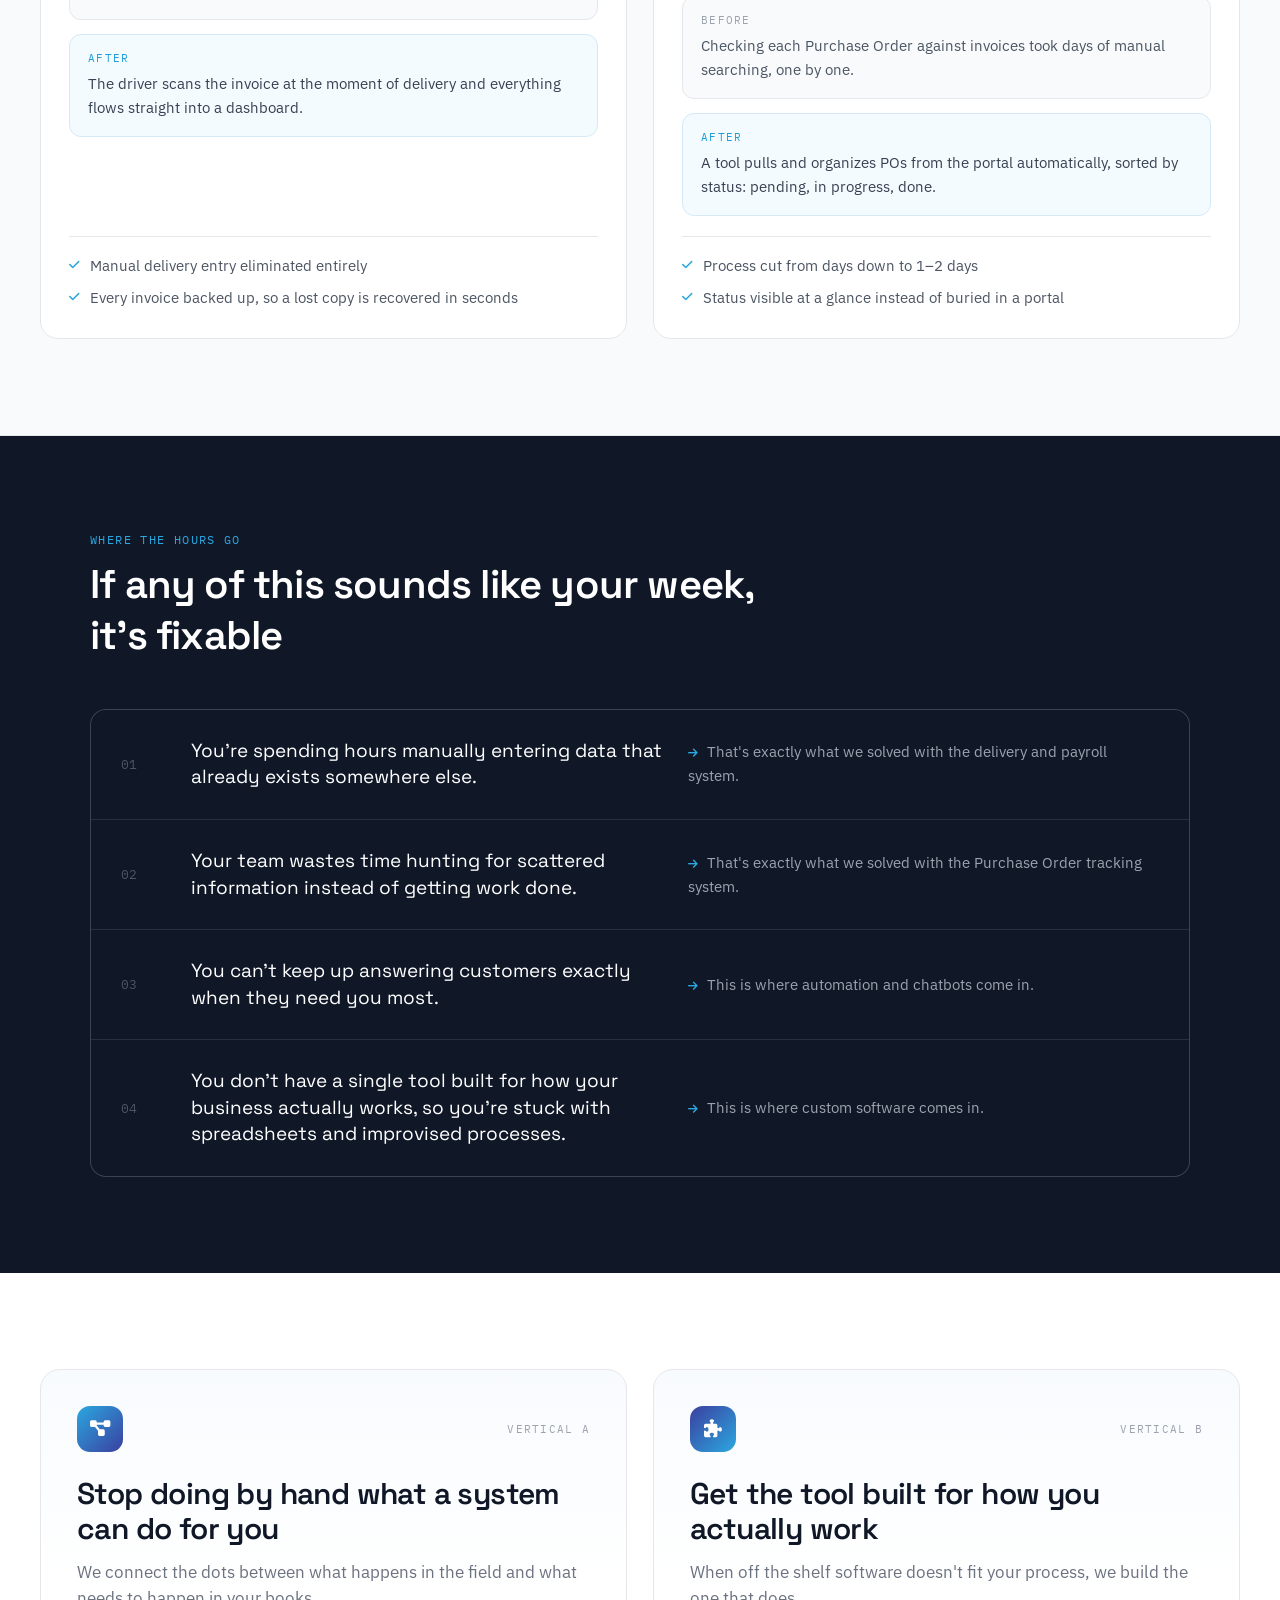
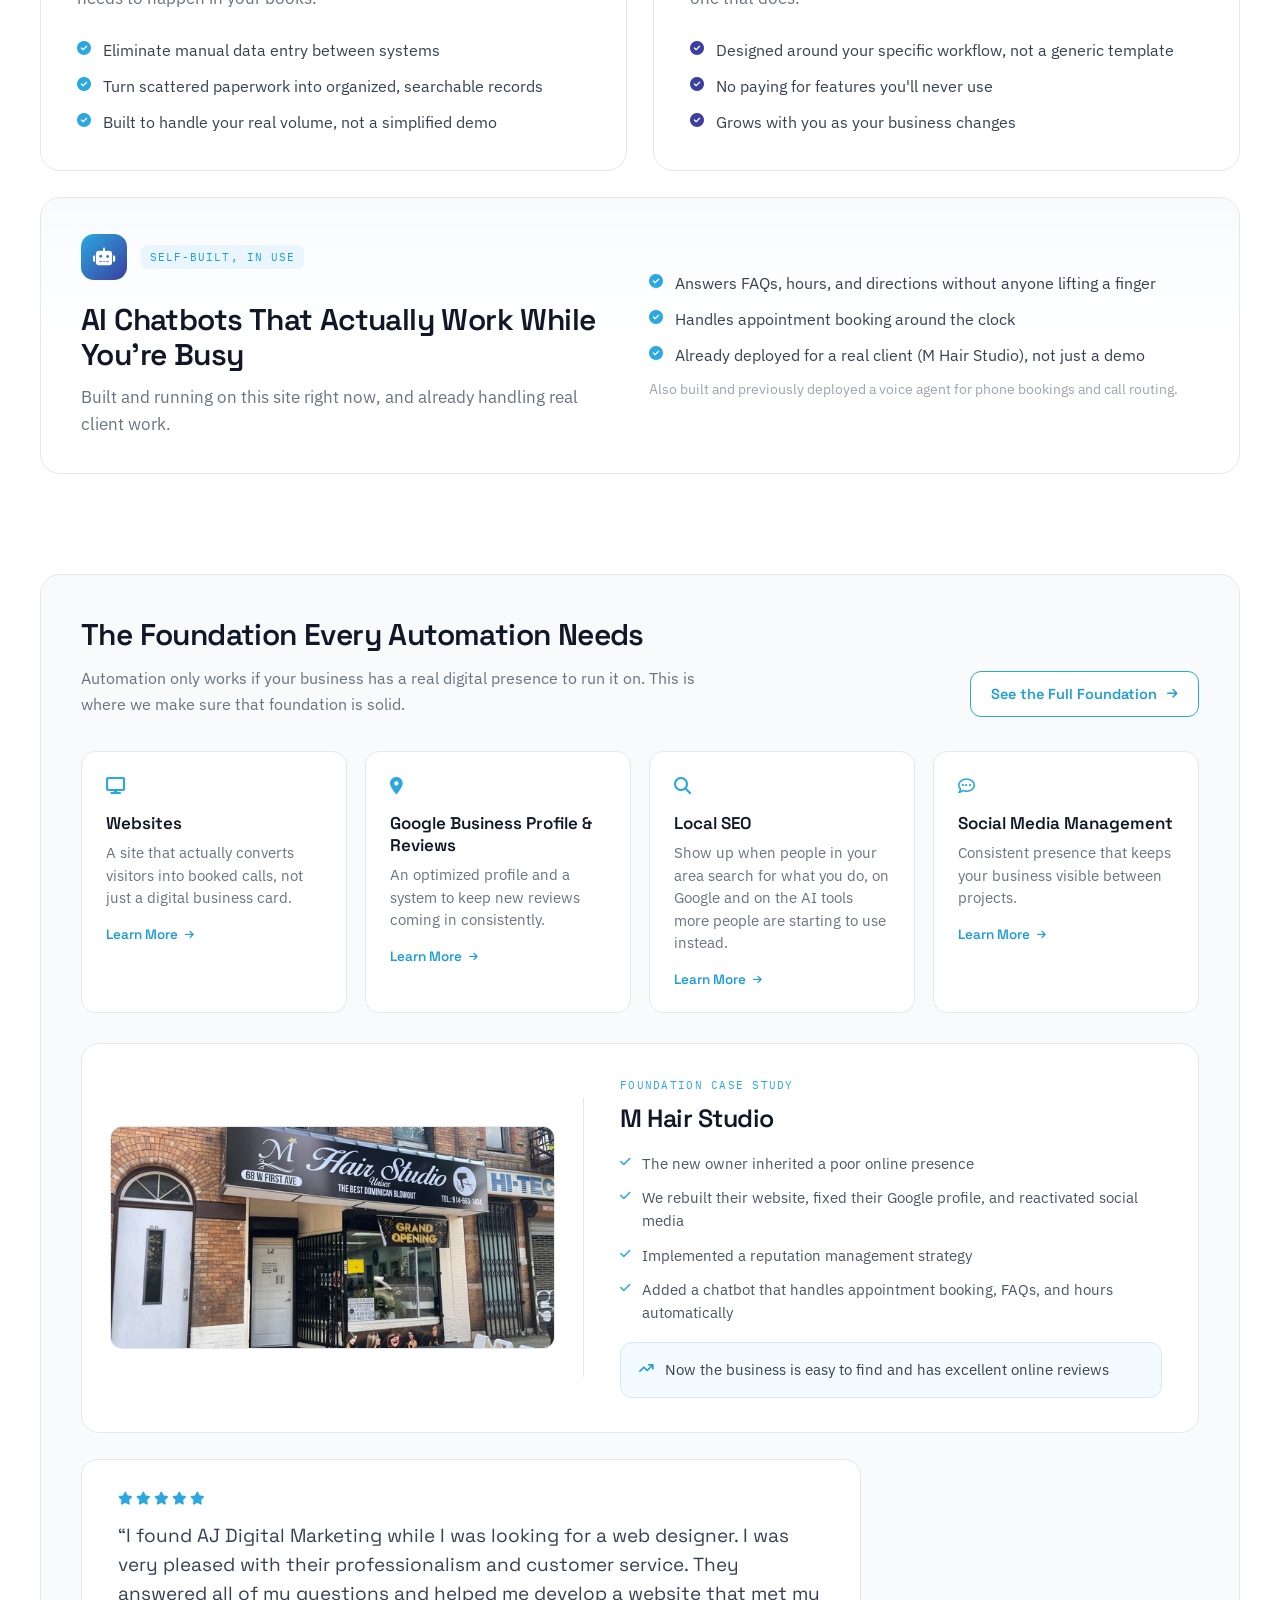
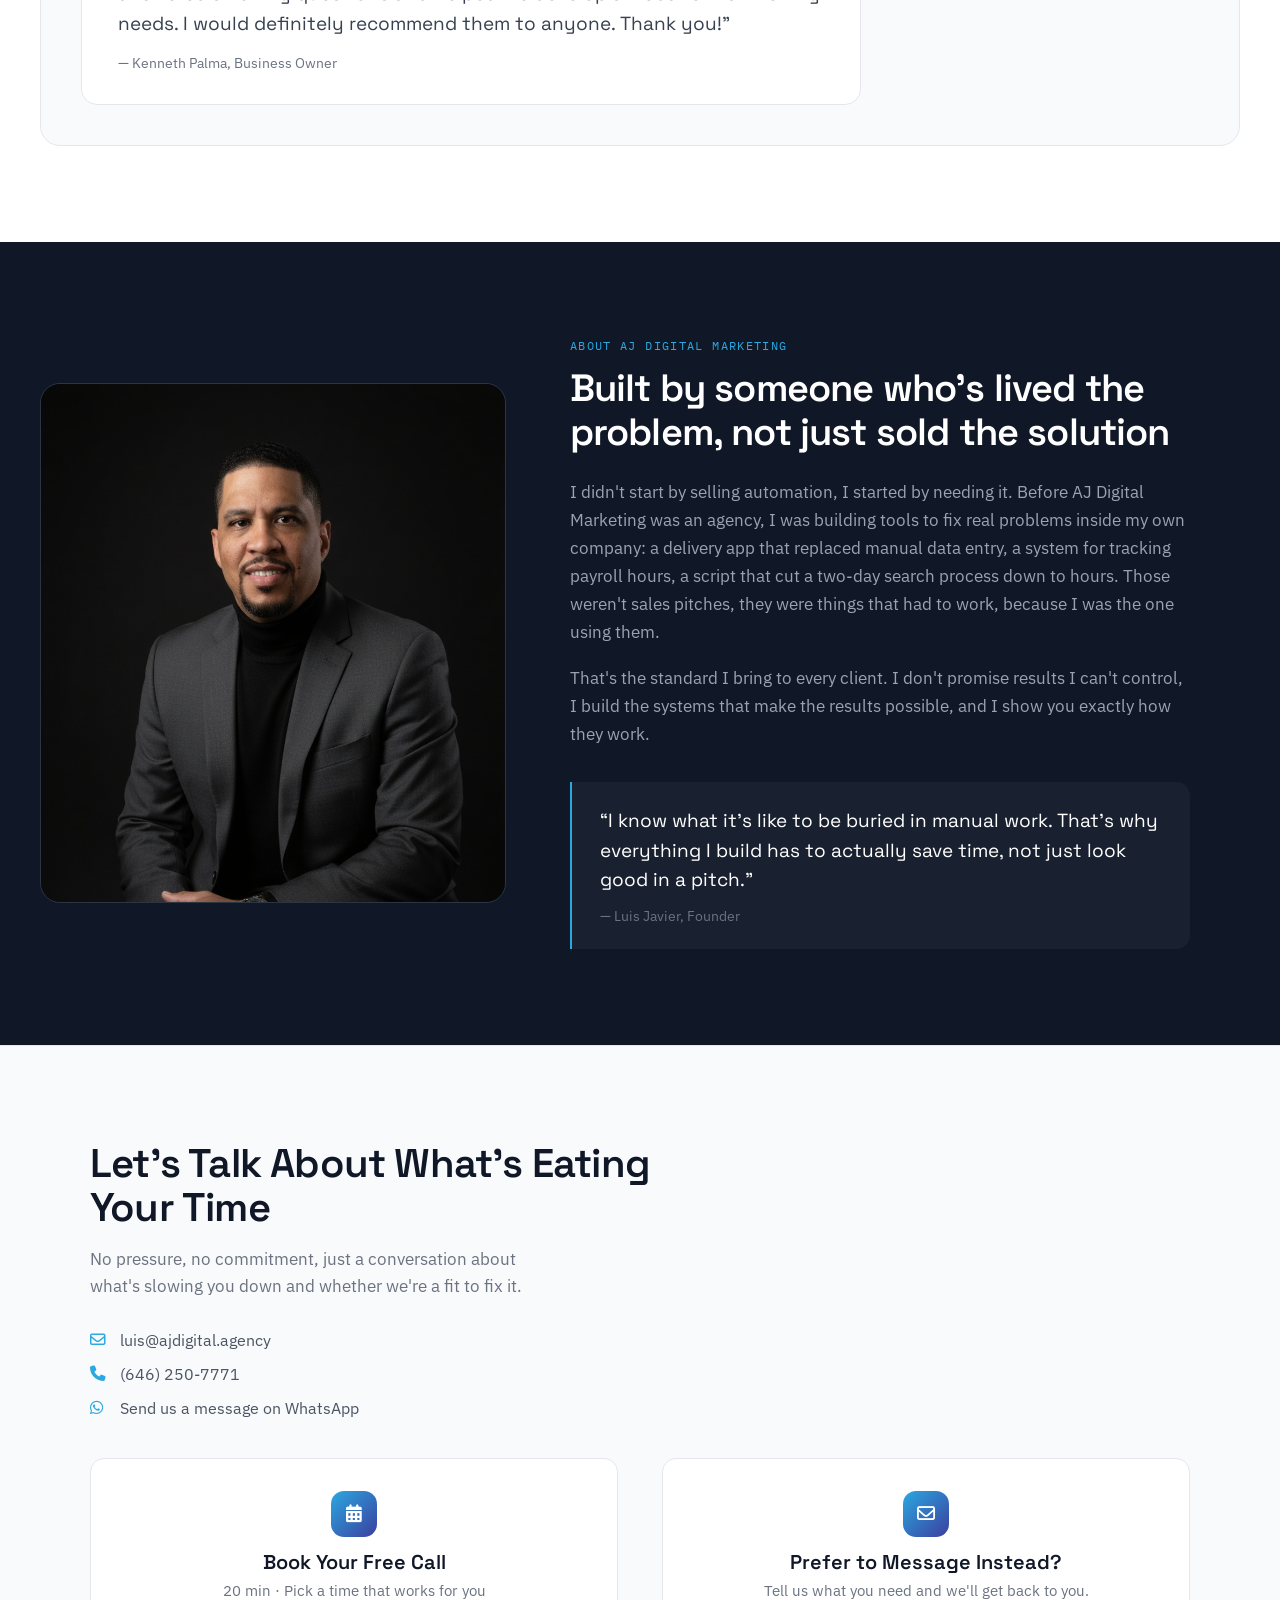
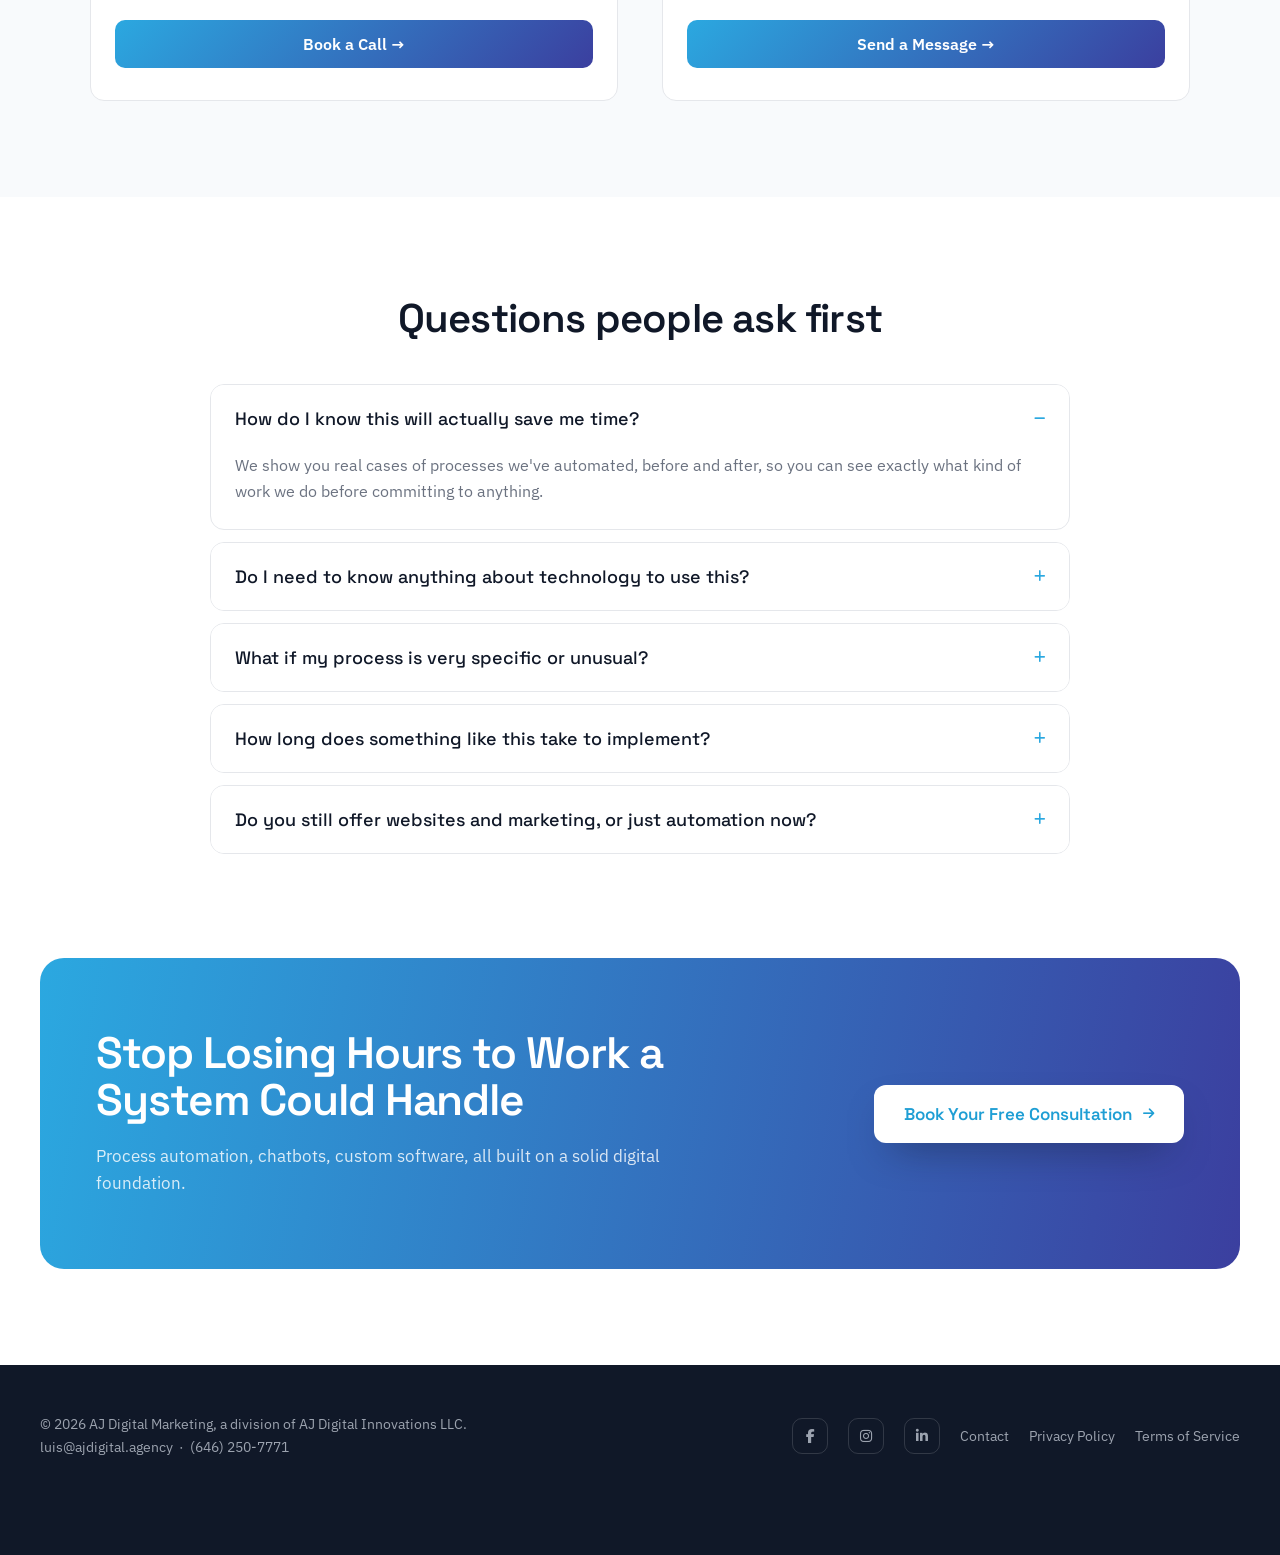
==== commit b43cef0e: "Add contact page with GHL calendar and form, route all booking buttons to it, footer fixes Co-Author" ====
--- a/project/index.html
+++ b/project/index.html
@@ -136,7 +136,7 @@
         <a href="#about" class="nav-link" style="color: #6b7280;">About</a>
         <a href="#faq" class="nav-link" style="color: #6b7280;">FAQ</a>
       </nav>
-      <a href="#book" class="btn-nav-cta" style="flex-shrink: 0; display: inline-flex; align-items: center; gap: 9px; padding: 11px 20px; border-radius: 10px; background: linear-gradient(90deg, #2BA8E0 0%, #3B3F9F 100%); color: #fff; font-family: 'Space Grotesk', sans-serif; font-weight: 600; font-size: 14.5px; box-shadow: 0 6px 18px -8px rgba(43,168,224,0.85); transition: transform .18s ease, box-shadow .18s ease;">
+      <a href="contact.html#book" class="btn-nav-cta" style="flex-shrink: 0; display: inline-flex; align-items: center; gap: 9px; padding: 11px 20px; border-radius: 10px; background: linear-gradient(90deg, #2BA8E0 0%, #3B3F9F 100%); color: #fff; font-family: 'Space Grotesk', sans-serif; font-weight: 600; font-size: 14.5px; box-shadow: 0 6px 18px -8px rgba(43,168,224,0.85); transition: transform .18s ease, box-shadow .18s ease;">
         Book Free Call<i class="fa-solid fa-arrow-right" style="font-size: 12px;"></i>
       </a>
       <button id="mobile-menu-toggle" aria-label="Open menu" aria-expanded="false" style="display: none; background: none; border: none; cursor: pointer; padding: 8px; margin-left: auto;">
@@ -164,7 +164,7 @@
       <a href="#foundation" style="color: #101828;">Foundation</a>
       <a href="#about" style="color: #101828;">About</a>
       <a href="#faq" style="color: #101828;">FAQ</a>
-      <a href="#book" style="margin-top: 12px; background: linear-gradient(135deg, #2BA8E0, #3B3F9F); color: #fff; padding: 14px 20px; border-radius: 10px; text-align: center;">Book Free Call</a>
+      <a href="contact.html#book" style="margin-top: 12px; background: linear-gradient(135deg, #2BA8E0, #3B3F9F); color: #fff; padding: 14px 20px; border-radius: 10px; text-align: center;">Book Free Call</a>
     </nav>
   </div>
 
@@ -192,7 +192,7 @@
           </div>
         </div>
         <div style="display: flex; align-items: center; gap: 16px; margin-top: 38px; flex-wrap: wrap;">
-          <a href="#book" class="btn-hero-primary" style="display: inline-flex; align-items: center; gap: 11px; padding: 16px 26px; border-radius: 12px; background: linear-gradient(90deg, #2BA8E0 0%, #3B3F9F 100%); color: #fff; font-family: 'Space Grotesk', sans-serif; font-weight: 600; font-size: 16px; box-shadow: 0 14px 30px -14px rgba(43,168,224,0.95); transition: transform .18s ease, box-shadow .18s ease;">
+          <a href="contact.html#book" class="btn-hero-primary" style="display: inline-flex; align-items: center; gap: 11px; padding: 16px 26px; border-radius: 12px; background: linear-gradient(90deg, #2BA8E0 0%, #3B3F9F 100%); color: #fff; font-family: 'Space Grotesk', sans-serif; font-weight: 600; font-size: 16px; box-shadow: 0 14px 30px -14px rgba(43,168,224,0.95); transition: transform .18s ease, box-shadow .18s ease;">
             Book Your Free Consultation<i class="fa-solid fa-arrow-right" style="font-size: 13px;"></i>
           </a>
           <a href="#results" class="btn-hero-secondary" style="display: inline-flex; align-items: center; gap: 10px; padding: 15px 22px; border-radius: 12px; border: 1px solid #e5e7eb; background: #fff; color: #1f2937; font-family: 'Space Grotesk', sans-serif; font-weight: 500; font-size: 15.5px; transition: border-color .18s ease, background .18s ease;">
@@ -462,45 +462,26 @@
       </div>
 
       <div class="grid-2col" style="display: grid; grid-template-columns: 1fr 1fr; gap: 44px; align-items: stretch;">
-        <div class="mobile-book-cta" style="display: none; border: 1px solid #e5e7eb; border-radius: 14px; background: #fff; padding: 32px 24px; text-align: center;">
+        <div style="border: 1px solid #e5e7eb; border-radius: 14px; background: #fff; padding: 32px 24px; text-align: center;">
           <div style="width: 46px; height: 46px; border-radius: 13px; background: linear-gradient(135deg, #2BA8E0 0%, #3B3F9F 100%); color: #fff; display: grid; place-items: center; font-size: 18px; margin: 0 auto 12px;">
             <i class="fa-solid fa-calendar-days"></i>
           </div>
           <h3 style="font-family: 'Space Grotesk', sans-serif; font-weight: 600; font-size: 20px; color: #101828; margin: 0 0 6px;">Book Your Free Call</h3>
           <p style="margin: 0 0 20px; font-size: 14.5px; color: #6b7280;">20 min · Pick a time that works for you</p>
-          <a
-            href="https://links.ajdigital.agency/widget/booking/iiUAK7duvRT7ahCFDg10"
-            target="_blank"
-            rel="noopener"
-            style="display: block; text-align: center; box-sizing: border-box; width: 100%; background: linear-gradient(135deg, #2BA8E0, #3B3F9F); color: #fff; border: none; padding: 14px 20px; border-radius: 10px; font-size: 15.5px; font-weight: 600; cursor: pointer;">
-            Book Now →
+          <a href="contact.html#book" style="display: block; text-align: center; box-sizing: border-box; width: 100%; background: linear-gradient(135deg, #2BA8E0, #3B3F9F); color: #fff; border: none; padding: 14px 20px; border-radius: 10px; font-size: 15.5px; font-weight: 600; cursor: pointer;">
+            Book a Call →
           </a>
         </div>
-        <div class="cal-form-box" style="border: 1px solid #e5e7eb; border-radius: 14px; background: #fff; height: 650px; overflow: hidden;">
-          <div id="cal-booking" style="height: 100%; overflow-y: auto; overflow-x: hidden;"><iframe src="https://links.ajdigital.agency/widget/booking/iiUAK7duvRT7ahCFDg10" allow="payment" style="width: 100%;border:none;overflow: hidden;" scrolling="no" id="iiUAK7duvRT7ahCFDg10_1792480526064"></iframe><br><script src="https://links.ajdigital.agency/js/form_embed.js" type="text/javascript"></script></div>
-        </div>
-        <form id="booking-form" class="cal-form-box" style="background: #fff; border: 1px solid #e5e7eb; border-radius: 20px; padding: 32px; box-shadow: 0 26px 60px -34px rgba(16,24,40,0.28); display: grid; gap: 18px; height: 650px; overflow-y: auto;">
-        <input type="hidden" name="access_key" value="66d73074-ac35-4635-87a5-22d0b4049ff3">
-        <input type="hidden" name="subject" value="New consultation request — AJ Digital Marketing website">
-        <input type="checkbox" name="botcheck" style="display:none" tabindex="-1" autocomplete="off">
-        <h3 style="font-family: 'Space Grotesk', sans-serif; font-weight: 600; font-size: 20px; line-height: 1.2; color: #101828; margin: 0 0 4px;">Prefer to Message Instead?</h3>
-        <label style="display: grid; gap: 8px; font-size: 13.5px; font-weight: 500; color: #4b5563;">Name
-          <input type="text" name="name" required placeholder="Your name" class="form-input" style="font-family: 'IBM Plex Sans', sans-serif; font-size: 15.5px; padding: 13px 15px; border: 1px solid #e5e7eb; border-radius: 11px; background: #f8fafc; color: #1f2937; outline: none; transition: border-color .16s ease, background .16s ease;" />
-        </label>
-        <label style="display: grid; gap: 8px; font-size: 13.5px; font-weight: 500; color: #4b5563;">Email or phone
-          <input type="text" name="email_or_phone" required placeholder="How should we reach you?" class="form-input" style="font-family: 'IBM Plex Sans', sans-serif; font-size: 15.5px; padding: 13px 15px; border: 1px solid #e5e7eb; border-radius: 11px; background: #f8fafc; color: #1f2937; outline: none; transition: border-color .16s ease, background .16s ease;" />
-        </label>
-        <label style="display: grid; gap: 8px; font-size: 13.5px; font-weight: 500; color: #4b5563;">Business type
-          <input type="text" name="business_type" placeholder="e.g. distribution, salon, contractor" class="form-input" style="font-family: 'IBM Plex Sans', sans-serif; font-size: 15.5px; padding: 13px 15px; border: 1px solid #e5e7eb; border-radius: 11px; background: #f8fafc; color: #1f2937; outline: none; transition: border-color .16s ease, background .16s ease;" />
-        </label>
-        <label style="display: grid; gap: 8px; font-size: 13.5px; font-weight: 500; color: #4b5563;">What would you like to automate or solve?
-          <textarea name="message" rows="3" placeholder="A sentence or two is plenty" class="form-input" style="font-family: 'IBM Plex Sans', sans-serif; font-size: 15.5px; padding: 13px 15px; border: 1px solid #e5e7eb; border-radius: 11px; background: #f8fafc; color: #1f2937; outline: none; resize: vertical; transition: border-color .16s ease, background .16s ease;"></textarea>
-        </label>
-        <button type="submit" class="btn-hero-primary" style="margin-top: 4px; display: inline-flex; align-items: center; justify-content: center; gap: 10px; padding: 16px 24px; border: none; border-radius: 12px; background: linear-gradient(90deg, #2BA8E0 0%, #3B3F9F 100%); color: #fff; font-family: 'Space Grotesk', sans-serif; font-weight: 600; font-size: 16px; cursor: pointer; box-shadow: 0 14px 30px -14px rgba(43,168,224,0.95); transition: transform .18s ease, box-shadow .18s ease;">
-          Send My Message<i class="fa-solid fa-arrow-right" style="font-size: 13px;"></i>
-        </button>
-        <p id="booking-form-note" style="margin: 0; font-size: 12.5px; color: #9ca3af; text-align: center;">We usually reply within an hour.</p>
-        </form>
+        <div style="border: 1px solid #e5e7eb; border-radius: 14px; background: #fff; padding: 32px 24px; text-align: center;">
+          <div style="width: 46px; height: 46px; border-radius: 13px; background: linear-gradient(135deg, #2BA8E0 0%, #3B3F9F 100%); color: #fff; display: grid; place-items: center; font-size: 18px; margin: 0 auto 12px;">
+            <i class="fa-regular fa-envelope"></i>
+          </div>
+          <h3 style="font-family: 'Space Grotesk', sans-serif; font-weight: 600; font-size: 20px; color: #101828; margin: 0 0 6px;">Prefer to Message Instead?</h3>
+          <p style="margin: 0 0 20px; font-size: 14.5px; color: #6b7280;">Tell us what you need and we'll get back to you.</p>
+          <a href="contact.html#contact" style="display: block; text-align: center; box-sizing: border-box; width: 100%; background: linear-gradient(135deg, #2BA8E0, #3B3F9F); color: #fff; border: none; padding: 14px 20px; border-radius: 10px; font-size: 15.5px; font-weight: 600; cursor: pointer;">
+            Send a Message →
+          </a>
+        </div>
       </div>
     </div>
   </section>
@@ -549,7 +530,7 @@
         <h2 style="font-family: 'Space Grotesk', sans-serif; font-weight: 600; font-size: 44px; line-height: 1.08; letter-spacing: -0.025em; margin: 0; color: #fff; text-wrap: pretty;">Stop Losing Hours to Work a System Could Handle</h2>
         <p style="margin: 18px 0 0; font-size: 17px; line-height: 1.6; color: rgba(255,255,255,0.82); max-width: 620px;">Process automation, chatbots, custom software, all built on a solid digital foundation.</p>
       </div>
-      <a href="#book" class="btn-cta-white" style="justify-self: end; display: inline-flex; align-items: center; gap: 11px; padding: 18px 30px; border-radius: 12px; background: #fff; color: #1E9ED4; font-family: 'Space Grotesk', sans-serif; font-weight: 600; font-size: 17px; box-shadow: 0 18px 40px -18px rgba(16,24,40,0.6); transition: transform .18s ease;">
+      <a href="contact.html#book" class="btn-cta-white" style="justify-self: end; display: inline-flex; align-items: center; gap: 11px; padding: 18px 30px; border-radius: 12px; background: #fff; color: #1E9ED4; font-family: 'Space Grotesk', sans-serif; font-weight: 600; font-size: 17px; box-shadow: 0 18px 40px -18px rgba(16,24,40,0.6); transition: transform .18s ease;">
         Book Your Free Consultation<i class="fa-solid fa-arrow-right" style="font-size: 13px;"></i>
       </a>
     </div>
@@ -561,10 +542,11 @@
         © 2026 AJ Digital Marketing, a division of AJ Digital Innovations LLC.<br />
         <a href="mailto:luis@ajdigital.agency" class="footer-link" style="color: #9ca3af;">luis@ajdigital.agency</a> &nbsp;·&nbsp; <a href="tel:+16462507771" class="footer-link" style="color: #9ca3af;">(646) 250-7771</a>
       </div>
-      <div style="display: flex; align-items: center; gap: 20px;">
+      <div style="display: flex; align-items: center; gap: 20px; flex-wrap: wrap;">
         <a href="https://www.facebook.com/ajdigitalm" aria-label="Facebook" class="social-icon" style="width: 36px; height: 36px; border-radius: 10px; border: 1px solid rgba(255,255,255,0.14); display: grid; place-items: center; color: #9ca3af; font-size: 14px;"><i class="fa-brands fa-facebook-f"></i></a>
         <a href="https://www.instagram.com/ajdigitalm/" aria-label="Instagram" class="social-icon" style="width: 36px; height: 36px; border-radius: 10px; border: 1px solid rgba(255,255,255,0.14); display: grid; place-items: center; color: #9ca3af; font-size: 14px;"><i class="fa-brands fa-instagram"></i></a>
         <a href="https://www.linkedin.com/in/luisfjavier/" aria-label="LinkedIn" class="social-icon" style="width: 36px; height: 36px; border-radius: 10px; border: 1px solid rgba(255,255,255,0.14); display: grid; place-items: center; color: #9ca3af; font-size: 14px;"><i class="fa-brands fa-linkedin-in"></i></a>
+        <a href="contact.html" class="footer-link" style="color: #9ca3af; font-size: 13.5px;">Contact</a>
         <a href="privacy-policy.html" class="footer-link" style="color: #9ca3af; font-size: 13.5px;">Privacy Policy</a>
         <a href="terms-of-service.html" class="footer-link" style="color: #9ca3af; font-size: 13.5px;">Terms of Service</a>
       </div>
@@ -586,33 +568,6 @@
     });
   });
 
-  // Booking form -> Web3Forms
-  var form = document.getElementById('booking-form');
-  var note = document.getElementById('booking-form-note');
-  form.addEventListener('submit', function (e) {
-    e.preventDefault();
-    var submitBtn = form.querySelector('button[type="submit"]');
-    submitBtn.disabled = true;
-    note.textContent = 'Sending…';
-    fetch('https://api.web3forms.com/submit', {
-      method: 'POST',
-      headers: { 'Accept': 'application/json' },
-      body: new FormData(form)
-    })
-      .then(function (res) { return res.json(); })
-      .then(function (result) {
-        if (result.success) {
-          form.reset();
-          note.textContent = "Thanks — we'll reach out shortly to confirm your call.";
-        } else {
-          note.textContent = 'Something went wrong — please email luis@ajdigital.agency directly.';
-        }
-      })
-      .catch(function () {
-        note.textContent = 'Something went wrong — please email luis@ajdigital.agency directly.';
-      })
-      .finally(function () { submitBtn.disabled = false; });
-  });
 </script>
 
 <button id="scroll-top-btn" aria-label="Scroll to top" style="display: none; position: fixed; left: 20px; bottom: 20px; z-index: 90; width: 48px; height: 48px; border-radius: 50%; border: none; background: linear-gradient(135deg, #2BA8E0, #3B3F9F); color: #fff; cursor: pointer; box-shadow: 0 8px 20px -6px rgba(16,24,40,0.35); align-items: center; justify-content: center; font-size: 18px;">
--- a/project/styles.css
+++ b/project/styles.css
@@ -196,3 +196,8 @@
     left: 12px;
   }
 }
+
+/* Keep the last footer row clear of the scroll-to-top button */
+footer {
+  padding-bottom: 96px !important;
+}
